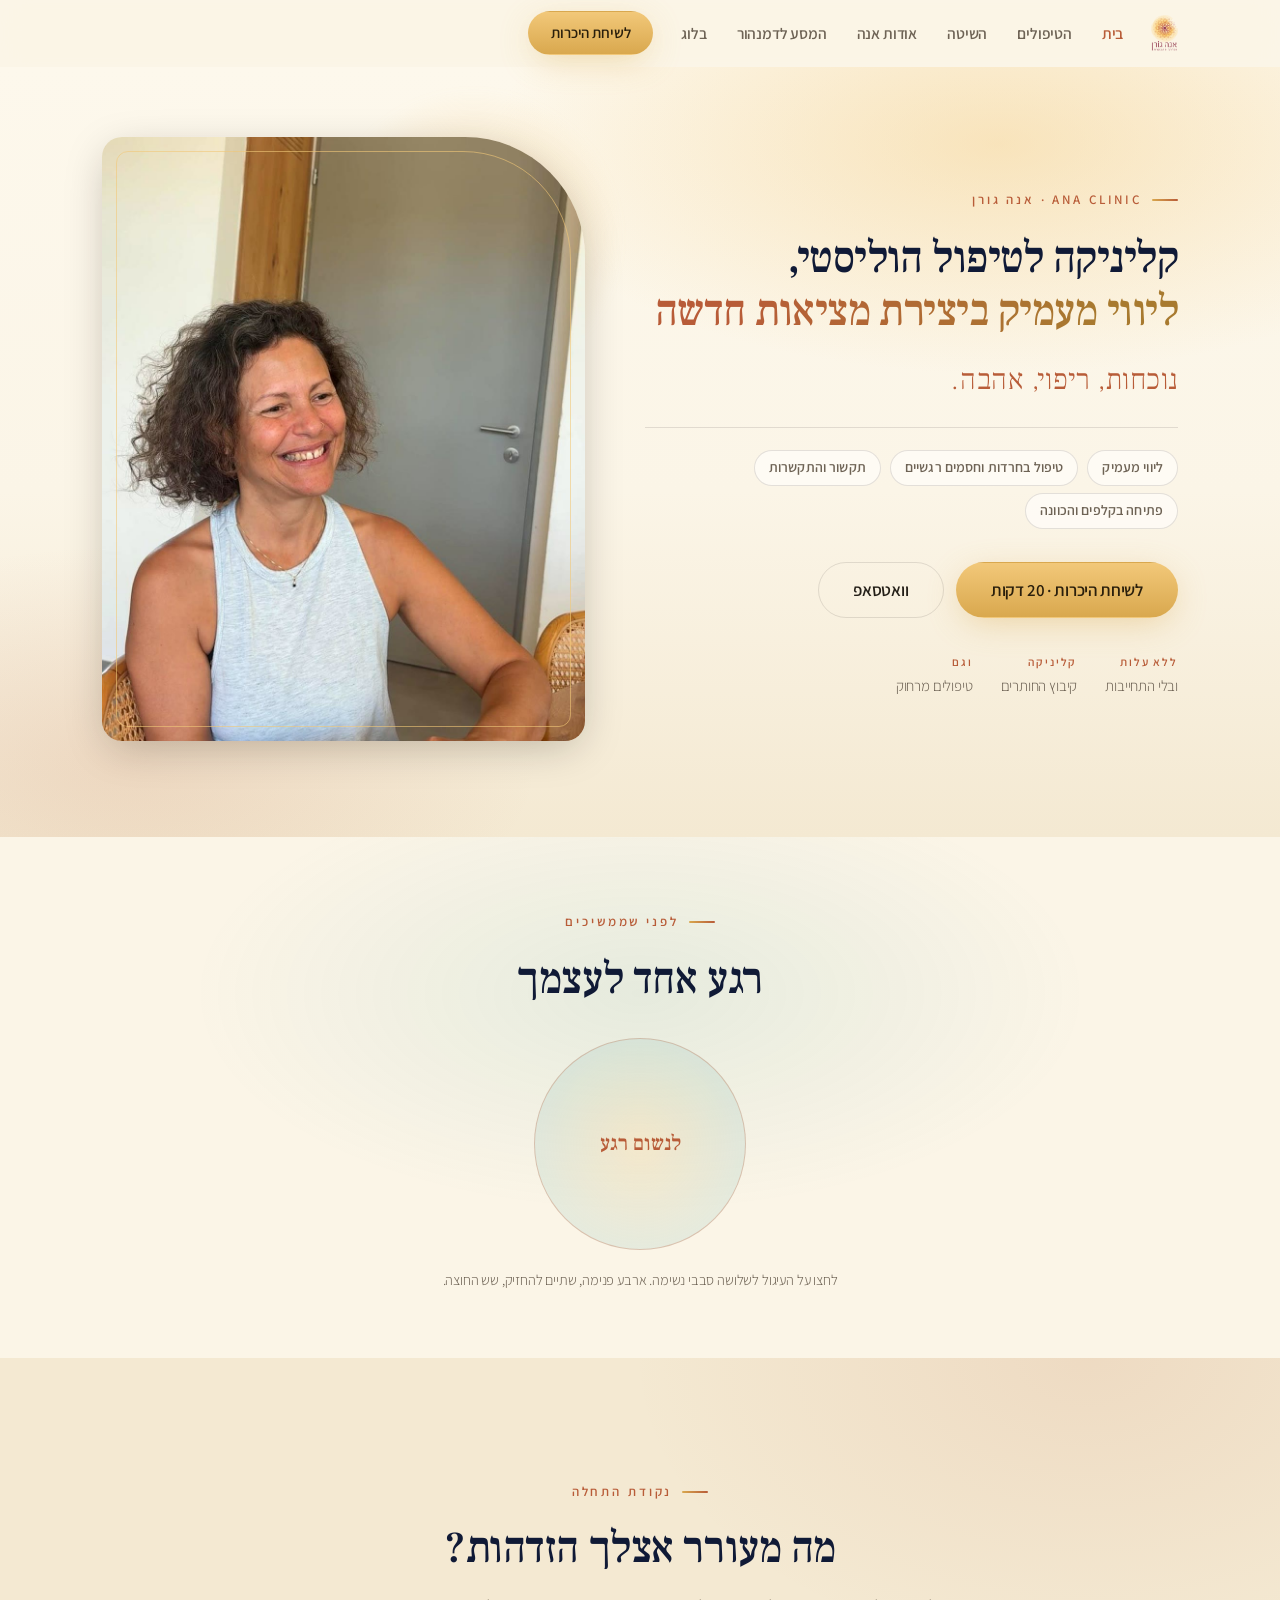
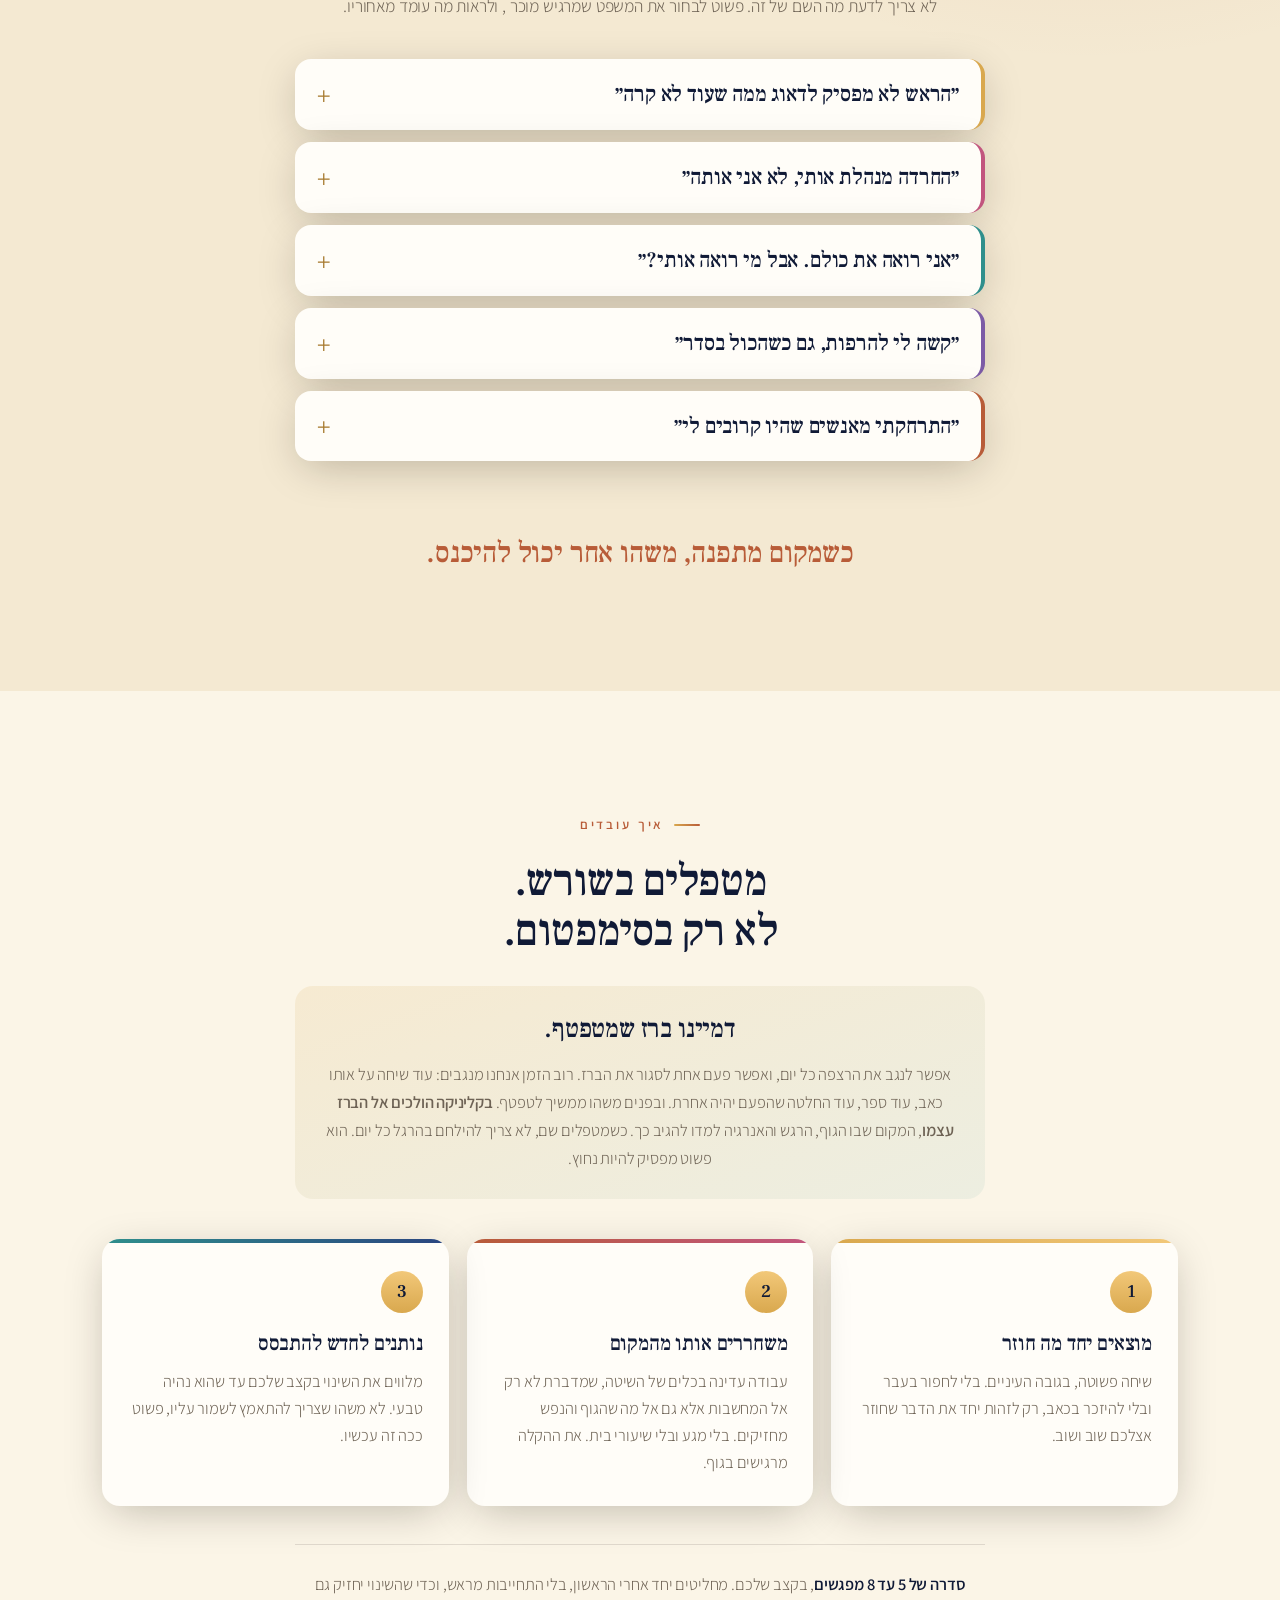
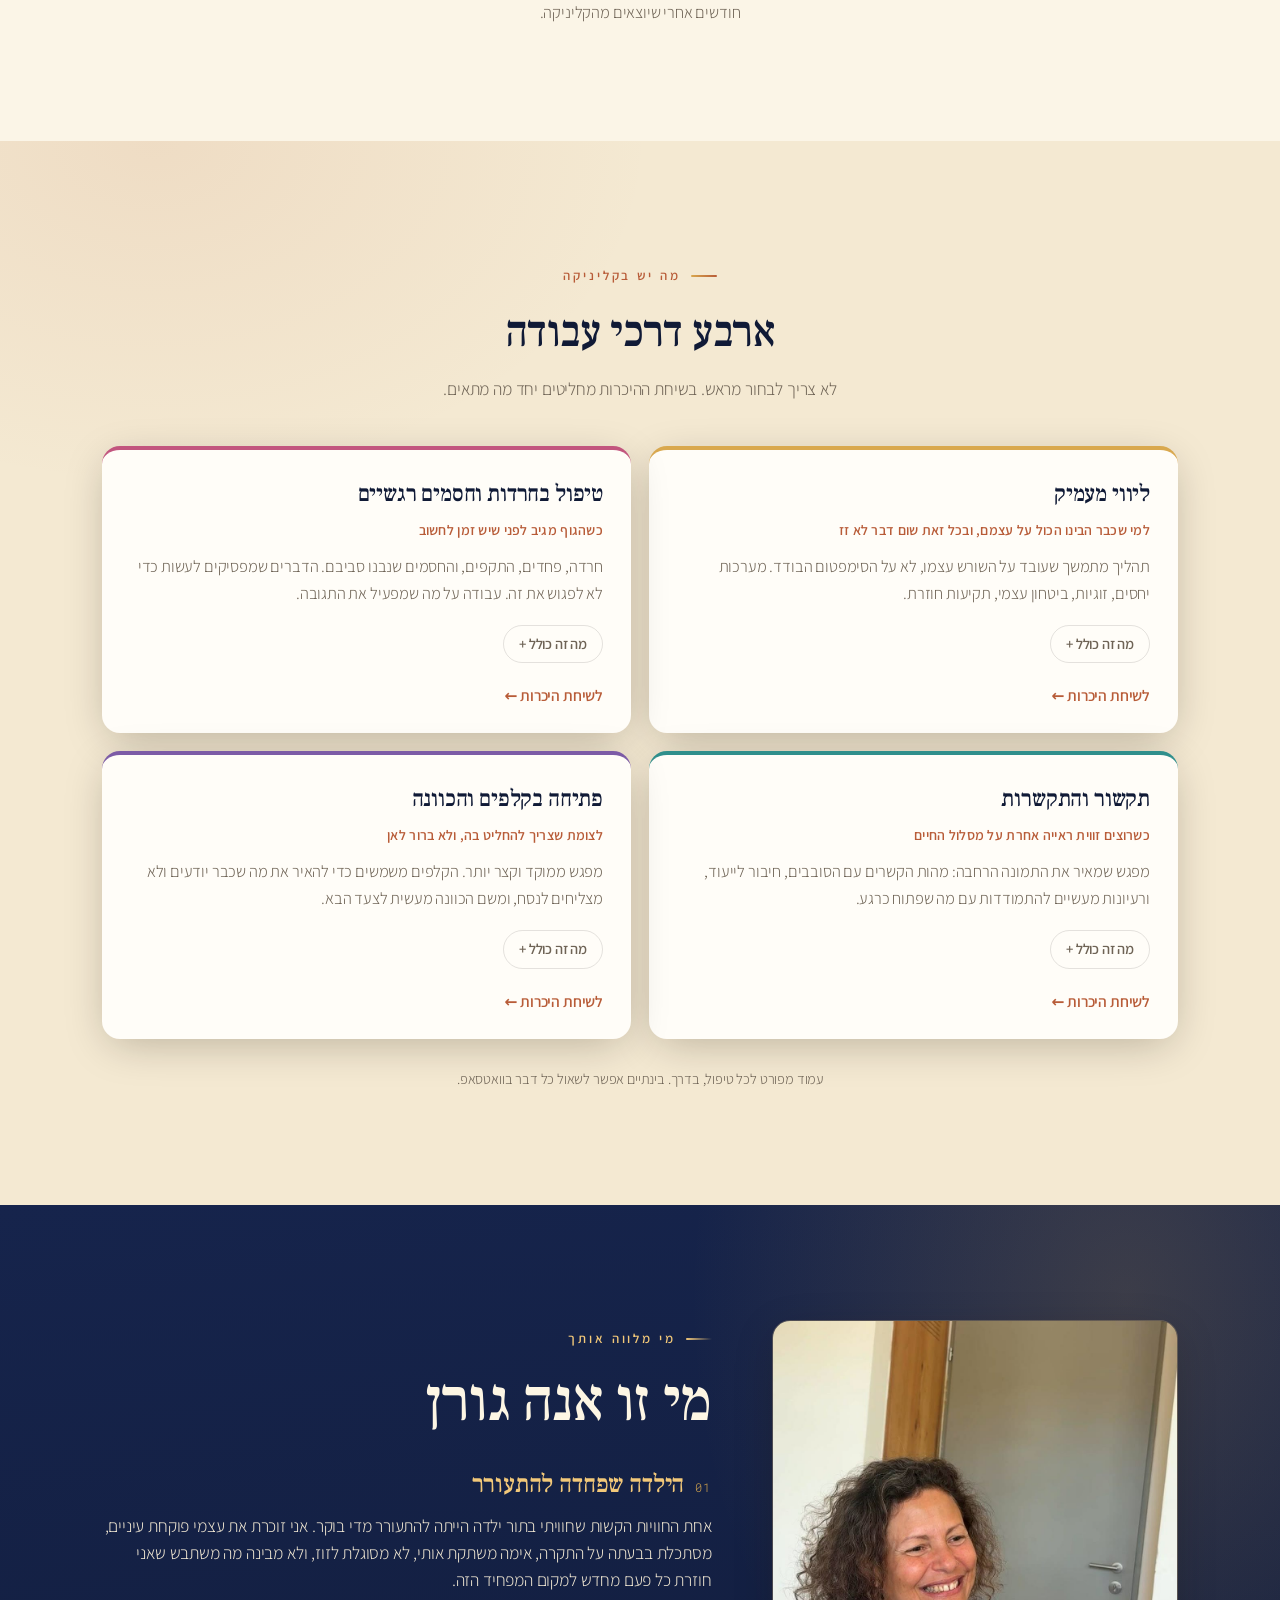
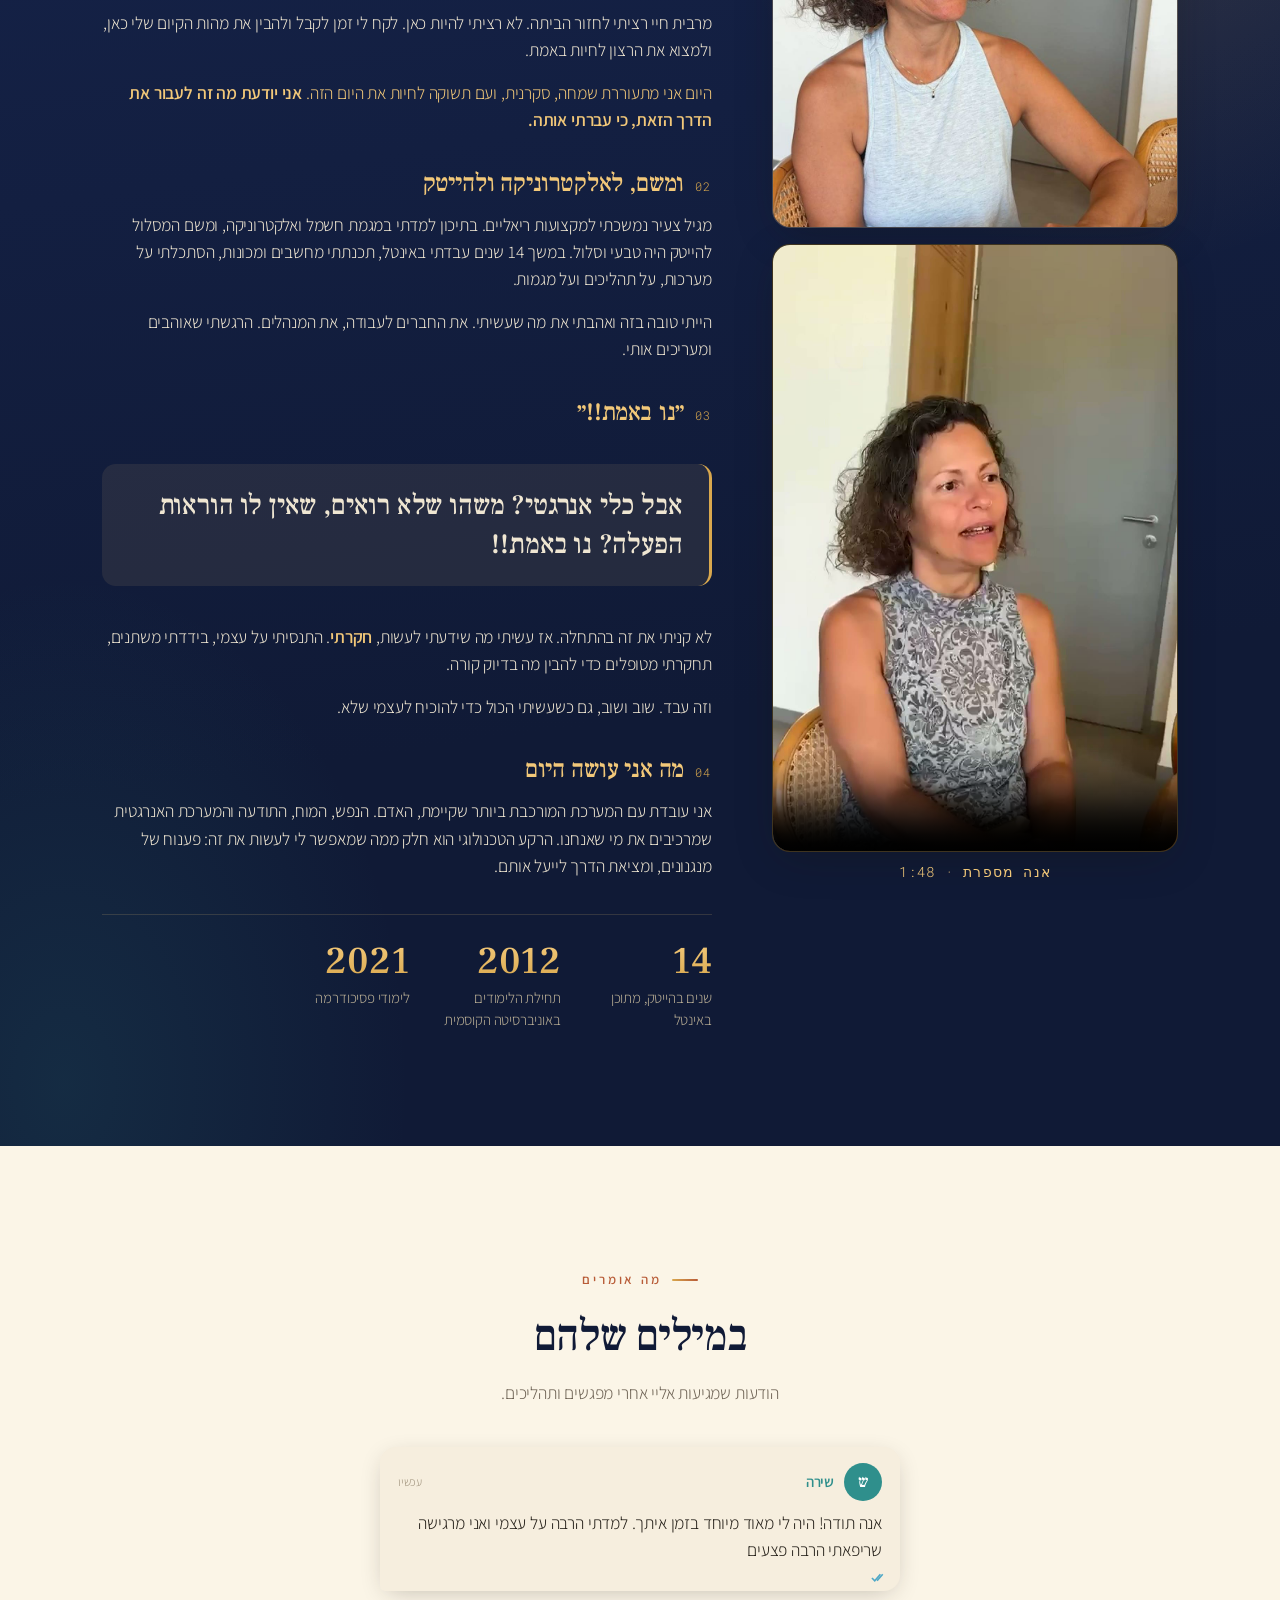
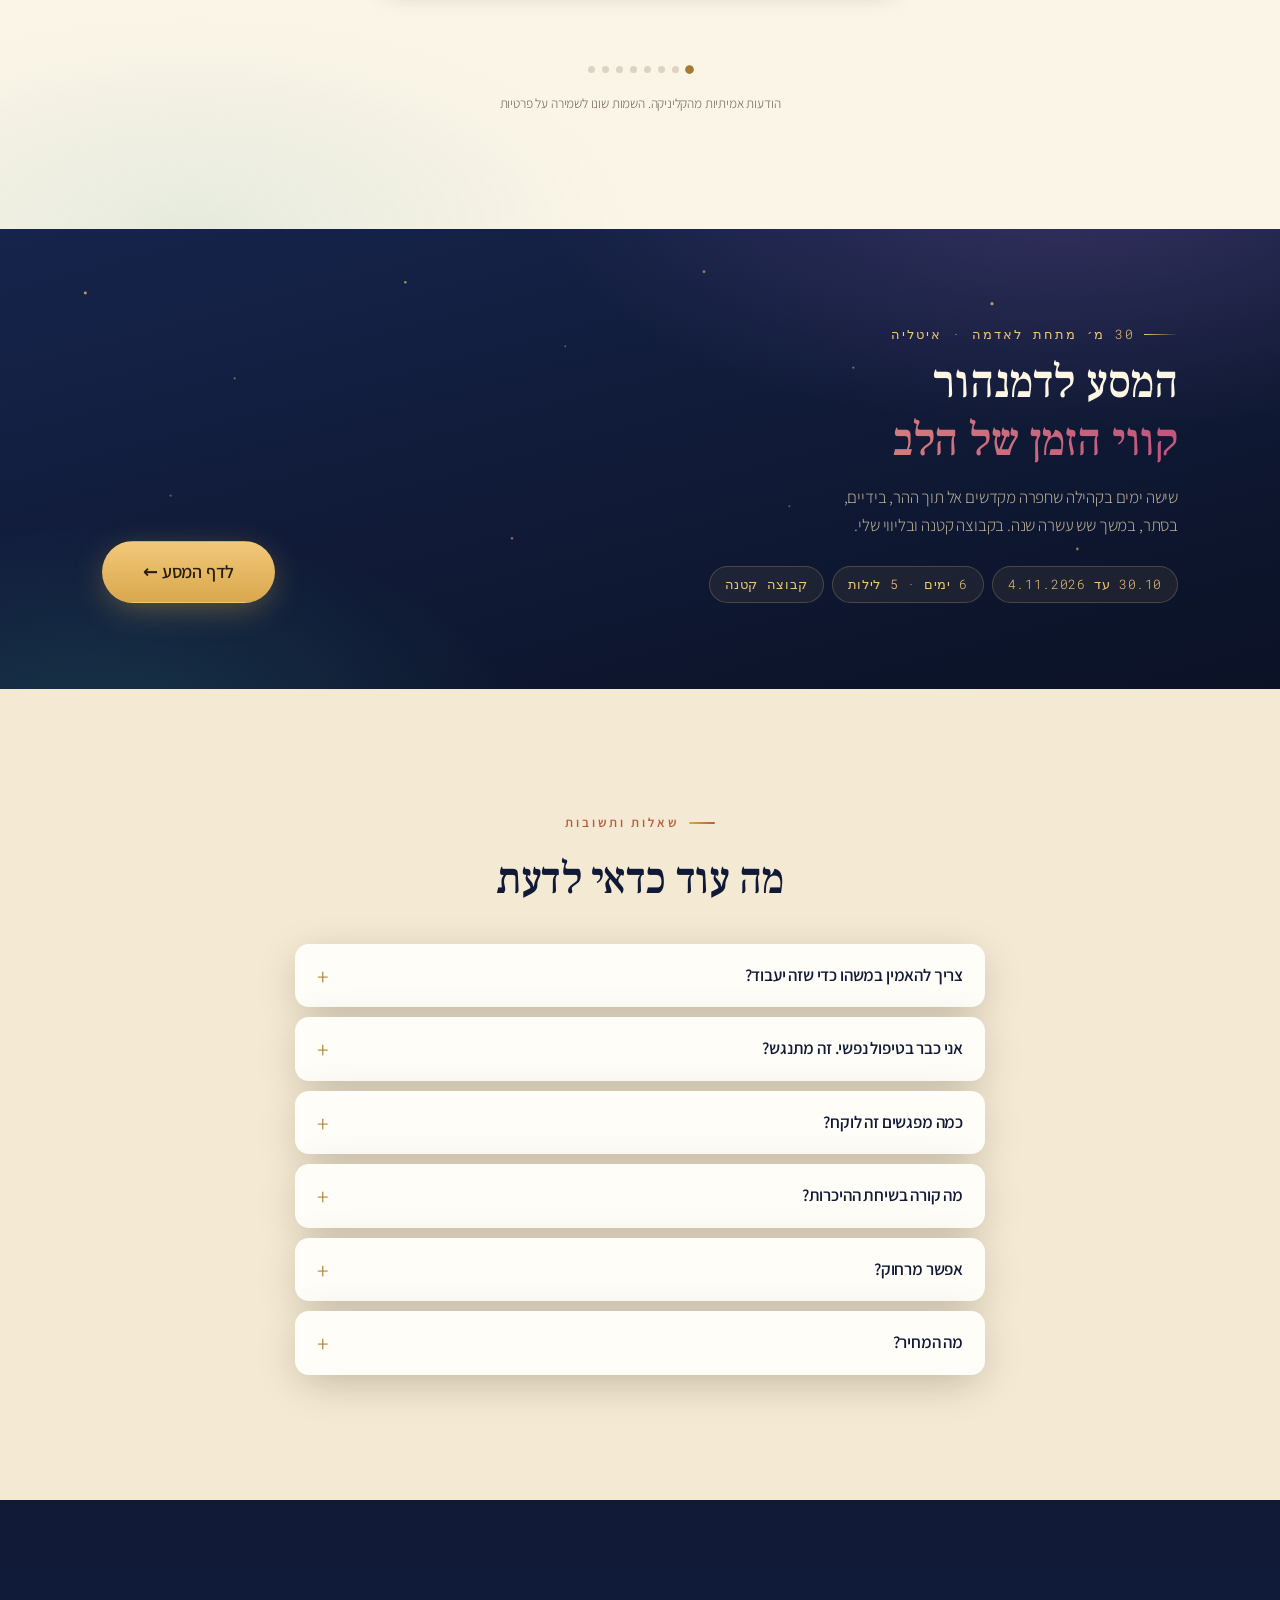
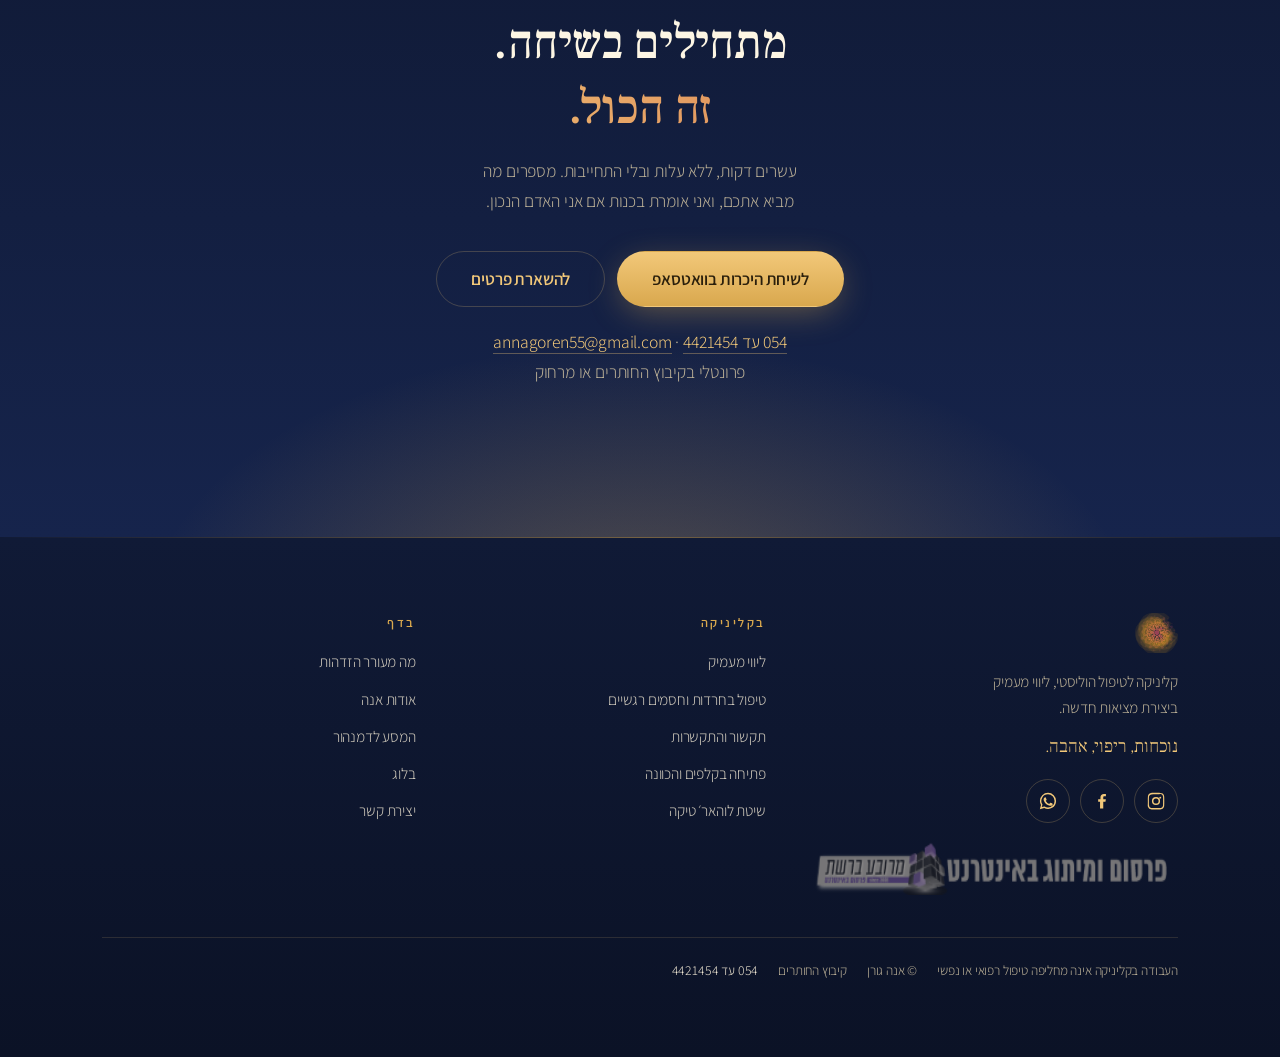
==== index.html @ 39551f19 "Ana Clinic preview" ====
<!DOCTYPE html>
<html lang="he" dir="rtl">
<head>
<meta charset="UTF-8">
<meta name="robots" content="noindex, nofollow">
<meta name="viewport" content="width=device-width, initial-scale=1, viewport-fit=cover">
<title>Ana Clinic · אנה גורן, קליניקה לטיפול הוליסטי וליווי מעמיק</title>
<meta name="description" content="קליניקה לטיפול הוליסטי, ליווי מעמיק ביצירת מציאות חדשה. ליווי מעמיק, טיפול בחרדות וחסמים רגשיים, תקשור והתקשרות, פתיחה בקלפים והכוונה. קיבוץ החותרים ומרחוק.">
<meta property="og:title" content="Ana Clinic · אנה גורן">
<meta property="og:description" content="נוכחות, ריפוי, אהבה.">
<meta property="og:type" content="website">
<link rel="preconnect" href="https://fonts.googleapis.com">
<link rel="preconnect" href="https://fonts.gstatic.com" crossorigin>
<link href="https://fonts.googleapis.com/css2?family=Assistant:wght@300;600&family=Frank+Ruhl+Libre:wght@300;500&family=Roboto+Mono:wght@300&display=swap" rel="stylesheet">
<link rel="stylesheet" href="assets/base.css">
<style>
/* ==========================================================================
   דף הבית v4
   שינוי מנחה: קודם התסמין, אחר כך המונח. שום מונח מקצועי לא מופיע
   לפני שהקוראים הזדהו עם משהו שהם מרגישים.
   ========================================================================== */

/* ---------------------------------------------------------------- הירו -- */
.hero{
  position:relative; overflow:hidden;
  background:
    radial-gradient(58% 44% at 78% 10%, rgba(242,200,121,.42), transparent 68%),
    radial-gradient(46% 40% at 10% 90%, rgba(184,92,56,.14), transparent 70%),
    linear-gradient(180deg, #FDF8EC 0%, var(--cream) 55%, var(--cream-2) 100%);
  padding-block:clamp(36px,5.5vw,72px) clamp(50px,7.5vw,96px);
}
.hero__arcs{
  position:absolute; inset-block-start:-6%; inset-inline-start:50%;
  transform:translateX(-50%);
  width:min(1250px,158vw); aspect-ratio:2/1; pointer-events:none; opacity:.42;
}
.hero__grid{ position:relative; z-index:2; display:grid; gap:36px; align-items:center }
@media (min-width:900px){ .hero__grid{ grid-template-columns:1.05fr .95fr; gap:60px } }

/* H1 = המשפט המיתוגי. תת־כותרת = נוכחות, ריפוי, אהבה. ואז השירותים */
.hero h1{
  font-family:var(--serif); font-weight:500;
  font-size:clamp(27px,5.4vw,44px); line-height:1.22; letter-spacing:-.012em;
  color:var(--night); margin-block:.5em .5em;
  text-wrap:balance;
}
.hero h1 b{
  font-weight:500;
  background:linear-gradient(95deg, var(--terra) 15%, var(--gold-deep) 85%);
  -webkit-background-clip:text; background-clip:text; color:transparent;
}
.hero__mantra{
  font-family:var(--serif); font-weight:300;
  font-size:clamp(20px,3.8vw,29px); line-height:1.35; color:var(--terra);
  letter-spacing:.02em;
}
.hero__svc{
  margin-top:1.5em; padding-top:1.3em; border-top:1px solid var(--hair-c);
  display:flex; flex-wrap:wrap; gap:7px 9px;
}
.hero__svc span{
  font-size:14px; font-weight:600; letter-spacing:.01em;
  color:var(--ink-2); background:rgba(255,253,248,.75);
  border:1px solid var(--hair-c); border-radius:980px; padding:6px 14px;
}
.hero__cta{ margin-top:1.9em }
.hero__meta{
  margin-top:2em; display:flex; flex-wrap:wrap; gap:9px 28px;
}
.hero__meta div{ font-size:15px; color:var(--ink-2) }
.hero__meta b{
  display:block; font-size:11.5px; font-weight:600; letter-spacing:.16em;
  text-transform:uppercase; color:var(--terra); margin-bottom:3px;
}

.hero__fig{ position:relative }
.hero__halo{
  position:absolute; inset:-8% -8% auto auto; width:62%; aspect-ratio:1;
  border-radius:50%; pointer-events:none;
  background:radial-gradient(circle, rgba(242,200,121,.5), transparent 70%);
  filter:blur(6px);
}
.hero__fig img{
  position:relative; z-index:2;
  width:100%; aspect-ratio:4/5; object-fit:cover; object-position:44% 30%;
  border-radius:20px 120px 20px 20px;
  box-shadow:var(--shadow);
}
.hero__fig::after{
  content:''; position:absolute; z-index:3; inset:14px;
  border:1px solid rgba(242,200,121,.6);
  border-radius:12px 108px 12px 12px; pointer-events:none;
}
@media (max-width:900px){
  /* פורטרט בפרופורציה נמוכה יותר, כדי שהכותרת ו-CTA יישארו בקיפול */
  .hero__fig img{ aspect-ratio:5/4; object-position:46% 24%; max-height:min(40svh,430px);
                  border-radius:16px 72px 16px 16px }
  .hero__fig::after{ border-radius:10px 64px 10px 10px; inset:10px }
  .hero__grid{ gap:26px }
  .hero__svc span{ font-size:14px; padding:7px 14px }
  .hero__meta div{ font-size:15.5px }
  .hero__meta b{ font-size:12px }
}

/* ---------------------------------------------------- נשימה · v3 port -- */
.breathe{
  background:
    radial-gradient(50% 60% at 50% 30%, rgba(47,143,140,.1), transparent 70%),
    var(--cream);
  text-align:center;
}
.breathe__btn{
  position:relative; width:min(212px,58vw); aspect-ratio:1; margin:1.9em auto 0;
  border-radius:50%; display:grid; place-items:center;
  background:radial-gradient(circle, rgba(242,200,121,.24), rgba(47,143,140,.1) 70%);
  border:1px solid rgba(184,92,56,.28);
  transition:transform 4s cubic-bezier(.4,0,.5,1), box-shadow 4s ease;
}
.breathe__btn[data-phase="in"]{ transform:scale(1.16); box-shadow:0 0 60px -6px rgba(242,200,121,.6) }
.breathe__btn[data-phase="hold"]{ transform:scale(1.16) }
.breathe__btn[data-phase="out"]{ transform:scale(1); box-shadow:0 0 20px -8px rgba(242,200,121,.3) }
.breathe__btn span{
  font-family:var(--serif); font-weight:500; font-size:21px; color:var(--terra);
  pointer-events:none;
}
.breathe__hint{ margin-top:1.3em; font-size:14.5px; color:var(--ink-2) }

/* ------------------------------------------------------- הזדהות ------- */
.ident{
  background:
    radial-gradient(55% 50% at 85% 0%, rgba(184,92,56,.1), transparent 65%),
    var(--cream-2);
}
.ident__list{ display:grid; gap:12px; margin-top:2.3em; max-width:var(--read); margin-inline:auto }
.ident__row{
  background:var(--white); border-radius:16px; box-shadow:var(--shadow);
  border-inline-start:4px solid transparent; overflow:hidden;
}
.ident__row:nth-child(1){ border-inline-start-color:var(--gold) }
.ident__row:nth-child(2){ border-inline-start-color:var(--v-rose) }
.ident__row:nth-child(3){ border-inline-start-color:var(--v-teal) }
.ident__row:nth-child(4){ border-inline-start-color:var(--v-violet) }
.ident__row:nth-child(5){ border-inline-start-color:var(--terra) }
.ident__row summary{
  list-style:none; cursor:pointer; padding:20px 22px; min-height:52px;
  display:flex; align-items:center; gap:14px;
  font-family:var(--serif); font-weight:500;
  font-size:clamp(17.5px,3.4vw,22px); line-height:1.4; color:var(--night);
}
.ident__row summary::-webkit-details-marker{ display:none }
.ident__row summary::after{
  content:'+'; margin-inline-start:auto; flex-shrink:0;
  color:var(--gold-deep); font-size:25px; font-weight:300; line-height:1;
  transition:transform var(--d-base) var(--e-out);
}
.ident__row[open] summary::after{ transform:rotate(45deg) }
.ident__body{ padding:0 22px 22px }
.ident__body p{ font-size:16.5px; line-height:1.7; color:var(--ink-2) }
.ident__body p + p{ margin-top:.8em }
.ident__t{
  display:inline-flex; align-items:center; gap:8px;
  font-size:12.5px; font-weight:600; letter-spacing:.1em;
  color:var(--gold-deep); margin-top:1.2em;
}
.ident__t::before{ content:''; width:18px; height:2px; border-radius:2px; background:var(--gold) }
.ident__body .ident__t:first-child{ margin-top:.2em }
.ident__name{
  display:inline-block; margin-top:1.1em;
  font-size:13.5px; font-weight:600; letter-spacing:.14em;
  color:var(--terra); background:rgba(184,92,56,.09);
  border-radius:980px; padding:6px 14px;
}
.ident__after{
  text-align:center; margin-top:2.4em;
  font-family:var(--serif); font-weight:500;
  font-size:clamp(20px,3.9vw,29px); color:var(--terra);
}

/* --------------------------------------------------------------- שיטה -- */
.how{ background:var(--cream) }
.how__bridge{
  max-width:var(--read); margin-inline:auto; text-align:center;
  padding:26px 26px; border-radius:18px; margin-top:1.6em;
  background:linear-gradient(160deg, rgba(217,168,78,.14), rgba(47,143,140,.07));
}
.how__bridge b{
  display:block; font-family:var(--serif); font-weight:500;
  font-size:clamp(19px,3.6vw,26px); line-height:1.35; color:var(--night); margin-bottom:.5em;
}
.how__bridge span{ font-size:16.5px; line-height:1.65; color:var(--ink-2) }

.steps{ display:grid; gap:18px; margin-top:2.3em }
@media (min-width:780px){ .steps{ grid-template-columns:repeat(3,1fr) } }
.step{
  position:relative; background:var(--white);
  border-radius:18px; padding:32px 26px 30px;
  box-shadow:var(--shadow); overflow:hidden;
}
.step::before{ content:''; position:absolute; inset-inline:0; inset-block-start:0; height:4px }
.step:nth-child(1)::before{ background:linear-gradient(90deg, var(--gold), var(--gold-hi)) }
.step:nth-child(2)::before{ background:linear-gradient(90deg, var(--terra), var(--v-rose)) }
.step:nth-child(3)::before{ background:linear-gradient(90deg, var(--v-teal), var(--indigo)) }
.step__n{
  display:inline-grid; place-items:center;
  width:42px; height:42px; border-radius:50%;
  font-family:var(--serif); font-weight:500; font-size:18px;
  color:var(--night); background:linear-gradient(180deg, var(--gold-hi), var(--gold));
  margin-bottom:1em;
}
.step h3{ font-family:var(--serif); font-weight:500; font-size:21px; line-height:1.25; margin-bottom:.5em; color:var(--night) }
.step p{ font-size:16.5px; line-height:1.65; color:var(--ink-2) }
.how__hold{
  max-width:var(--read); margin:2.3em auto 0; text-align:center;
  font-size:16.5px; line-height:1.7; color:var(--ink-2);
  padding-top:1.5em; border-top:1px solid var(--hair-c);
}
.how__hold b{ color:var(--night); font-weight:600 }

/* ------------------------------------------------------------- שירותים - */
.svcwrap{
  background:
    radial-gradient(60% 50% at 12% 0%, rgba(184,92,56,.09), transparent 65%),
    var(--cream-2);
}
.svc{ display:grid; gap:18px; margin-top:2.5em }
@media (min-width:640px){ .svc{ grid-template-columns:repeat(2,1fr) } }
.svc__card{
  position:relative; display:flex; flex-direction:column;
  padding:30px 28px 26px; border-radius:18px;
  background:var(--white); box-shadow:var(--shadow);
  border-top:4px solid transparent;
  transition:transform var(--d-base) var(--e-out), box-shadow var(--d-base) var(--e-out);
}
.svc__card:nth-child(1){ border-top-color:var(--gold) }
.svc__card:nth-child(2){ border-top-color:var(--v-rose) }
.svc__card:nth-child(3){ border-top-color:var(--v-teal) }
.svc__card:nth-child(4){ border-top-color:var(--v-violet) }
.svc__card:hover{ transform:translateY(-5px); box-shadow:0 20px 54px -12px rgba(26,18,8,.3) }
.svc__card h3{ font-family:var(--serif); font-weight:500; font-size:23px; line-height:1.22; margin-bottom:.45em; color:var(--night) }
.svc__card .for{ font-size:14px; font-weight:600; letter-spacing:.02em; color:var(--terra); margin-bottom:.8em }
.svc__card p{ font-size:16.5px; line-height:1.65; color:var(--ink-2); flex:1 }
.svc__card .more{ margin-top:1.3em; font-size:15.5px; color:var(--terra); font-weight:600 }
.svc__deep{ margin-top:1em }
.svc__deep summary{
  list-style:none; cursor:pointer; display:inline-flex; align-items:center;
  font-size:14.5px; font-weight:600; color:var(--ink-2);
  border:1px solid var(--hair-c); border-radius:980px; padding:7px 15px;
  min-height:38px; transition:color var(--d-base) var(--e-out), border-color var(--d-base) var(--e-out);
}
.svc__deep summary::-webkit-details-marker{ display:none }
.svc__deep summary:hover{ color:var(--night); border-color:rgba(184,92,56,.4) }
.svc__deep[open] summary{ color:var(--terra); border-color:rgba(184,92,56,.4) }
.svc__deep ul{ list-style:none; margin-top:12px; display:flex; flex-direction:column; gap:9px }
.svc__deep li{
  position:relative; padding-inline-start:20px;
  font-size:15px; line-height:1.6; color:var(--ink-2);
}
.svc__deep li::before{
  content:''; position:absolute; inset-inline-start:0; inset-block-start:10px;
  width:6px; height:6px; border-radius:50%; background:var(--gold);
}

/* --------------------------------------------------------------- אנה --- */
.story{
  position:relative; overflow:hidden; color:var(--pale);
  background:
    radial-gradient(55% 60% at 88% 6%, rgba(217,168,78,.2), transparent 62%),
    radial-gradient(45% 55% at 5% 96%, rgba(47,143,140,.15), transparent 60%),
    linear-gradient(172deg, var(--night-2), var(--night) 70%);
}
.story__grid{ position:relative; z-index:2; display:grid; gap:36px }
@media (min-width:900px){ .story__grid{ grid-template-columns:.8fr 1.2fr; gap:60px } }
.story h2{ color:#FDF6E4 }
.story p{ color:var(--pale) }
.story__side img{
  width:100%; aspect-ratio:4/5; object-fit:cover; object-position:44% 30%;
  border-radius:18px; box-shadow:var(--shadow);
  border:1px solid rgba(242,200,121,.24);
}
/* במובייל: הפורטרט כבר בהירו. אין טעם להציג אותו שוב מעל וידאו
   עם אותה תמונת poster — זה 900px של אותה תמונה, מסך שלם */
@media (max-width:900px){
  .story__side{ order:2; margin-top:.4em }
  .story__side img{ display:none }
  .story__text{ order:1 }
  .vid{ margin-top:0 }
  .vid video{ max-height:min(56svh,540px); width:auto; margin-inline:auto }
}
.vid{ position:relative; margin-top:16px }
.vid video{
  width:100%; height:auto; display:block;
  border-radius:18px; background:#000;
  box-shadow:var(--shadow);
  border:1px solid rgba(242,200,121,.26);
}
.vid__cap{
  margin-top:10px; font-family:var(--mono); font-size:13.5px;
  letter-spacing:.09em; color:var(--gold-hi); text-align:center;
}

/* פרקי הסיפור — כותרת קטנה לכל פרק, כדי שאפשר יהיה לסרוק */
.chap{ margin-top:1.9em }
.chap__h{
  display:flex; align-items:baseline; gap:11px; margin-bottom:.7em;
}
.chap__h i{
  flex-shrink:0; font-style:normal; font-family:var(--mono);
  font-size:12px; letter-spacing:.1em; color:var(--gold);
}
.chap__h b{
  font-family:var(--serif); font-weight:500; font-size:clamp(19px,3.5vw,25px);
  line-height:1.28; color:var(--gold-hi);
}
.story__pull{
  margin-block:1.3em; padding:22px 26px; border-radius:14px;
  background:rgba(242,200,121,.09);
  border-inline-start:3px solid var(--gold);
  font-family:var(--serif); font-weight:500;
  font-size:clamp(20px,3.6vw,28px); line-height:1.4; color:var(--gold-hi);
}
.story__gap{
  margin-top:1em; padding:16px 20px; border-radius:12px;
  border:1px dashed rgba(242,200,121,.34);
  font-size:15.5px; line-height:1.6; color:var(--pale-2);
}
.story__gap b{ color:var(--gold-hi); font-weight:600 }
.story__stat{
  display:flex; gap:32px; flex-wrap:wrap;
  margin-top:2em; padding-top:1.6em; border-top:1px solid rgba(242,200,121,.16);
}
.story__stat b{
  display:block; font-family:var(--serif); font-weight:500; font-size:38px;
  line-height:1; margin-bottom:6px;
  background:linear-gradient(180deg, var(--gold-hi), var(--gold));
  -webkit-background-clip:text; background-clip:text; color:transparent;
}
.story__stat span{ font-size:15px; color:var(--pale-2); line-height:1.45; display:block; max-width:17ch }

/* --------------------------------------------------- עדויות · וואטסאפ - */
.says{
  background:
    radial-gradient(55% 50% at 15% 100%, rgba(47,143,140,.1), transparent 62%),
    var(--cream);
}
.chat{
  max-width:520px; margin:2.3em auto 0;
  background:linear-gradient(180deg, #EDE3D4, #E7DCC9);
  border-radius:20px; padding:18px 16px 22px;
  box-shadow:var(--shadow);
  border:1px solid rgba(36,31,24,.07);
}
.chat__top{
  display:flex; align-items:center; gap:11px;
  padding-bottom:14px; margin-bottom:16px;
  border-bottom:1px solid rgba(36,31,24,.09);
}
.chat__top img{ width:40px; height:40px; border-radius:50%; object-fit:cover; object-position:46% 26% }
.chat__top div b{ display:block; font-size:15.5px; font-weight:600; color:var(--ink) }
.chat__top div span{ font-size:12.5px; color:var(--ink-2) }
.msg{
  position:relative; max-width:86%;
  background:#F6EEDE; border-radius:14px 14px 14px 4px;
  padding:11px 14px 20px; margin-bottom:11px;
  box-shadow:0 1px 2px rgba(36,31,24,.11);
}
.msg p{ font-size:17px; line-height:1.55; color:var(--ink) }
.msg__from{
  display:block; font-size:14px; font-weight:600;
  color:var(--v-teal); margin-bottom:4px;
}
.msg__t{
  position:absolute; inset-block-end:6px; inset-inline-start:12px;
  font-size:11px; color:var(--ink-3); display:flex; align-items:center; gap:4px;
}
.msg__t svg{ width:14px; height:9px; fill:none; stroke:#4FA8C7; stroke-width:1.7 }
.chat__note{
  margin-top:16px; padding-top:13px; border-top:1px solid rgba(36,31,24,.09);
  font-size:14px; color:var(--ink-2); line-height:1.55; text-align:center;
}
.chat__slot{
  border:1.5px dashed rgba(184,92,56,.4); border-radius:14px;
  padding:16px 14px; text-align:center;
  font-size:14.5px; color:var(--ink-2); line-height:1.5;
  background:rgba(255,253,248,.5);
}
.chat__slot b{ display:block; color:var(--terra); font-weight:600; font-size:14px; margin-bottom:3px }

/* --------------------------------------------------------- מסע · רצועה - */
.band{
  position:relative; overflow:hidden; color:var(--pale);
  background:
    radial-gradient(70% 90% at 84% -10%, rgba(124,91,166,.32), transparent 60%),
    radial-gradient(50% 70% at 8% 110%, rgba(47,143,140,.24), transparent 65%),
    linear-gradient(165deg, var(--night-2) 0%, var(--night) 55%, #0B1226 100%);
}
.band__stars{ position:absolute; inset:0; pointer-events:none; opacity:.8 }
.band__in{ position:relative; z-index:2; padding-block:clamp(48px,7.5vw,86px) }
.band__grid{ display:grid; gap:28px; align-items:end }
@media (min-width:860px){ .band__grid{ grid-template-columns:1fr auto; gap:46px } }
.band h2{
  font-family:var(--serif); font-weight:500;
  font-size:clamp(29px,5.4vw,46px); line-height:1.1; color:#FDF6E4;
}
.band h2 em{
  font-style:normal; display:block; margin-top:.16em;
  background:linear-gradient(90deg, var(--gold-hi), var(--v-rose));
  -webkit-background-clip:text; background-clip:text; color:transparent;
}
.band p{ margin-top:1em; max-width:46ch; color:var(--pale-2); font-size:17px; line-height:1.65 }
.band__chips{ display:flex; flex-wrap:wrap; gap:8px; margin-top:1.5em }
.band__chips span{
  font-family:var(--mono); font-size:12.5px; letter-spacing:.05em;
  padding:8px 15px; border-radius:980px;
  border:1px solid var(--hair-d); color:var(--gold-hi);
  background:rgba(242,200,121,.07);
}
.band__depth{
  display:inline-flex; align-items:center; gap:9px;
  font-family:var(--mono); font-size:12.5px; letter-spacing:.16em;
  color:var(--gold-hi); margin-bottom:1.1em;
}
.band__depth::before{ content:''; width:34px; height:1px; background:linear-gradient(90deg, var(--gold-hi), transparent) }
.band .btn--gold{ min-height:56px; padding:16px 40px; font-size:18px }

/* --------------------------------------------------------------- שו"ת -- */
.q{
  background:var(--white); border-radius:14px; margin-bottom:10px;
  box-shadow:var(--shadow); overflow:hidden;
}
.q summary{
  list-style:none; cursor:pointer; padding:19px 22px; min-height:52px;
  display:flex; justify-content:space-between; align-items:center; gap:14px;
  font-size:17px; font-weight:600; line-height:1.5; color:var(--night);
}
.q summary::-webkit-details-marker{ display:none }
.q summary::after{
  content:'+'; color:var(--gold-deep); font-size:24px; font-weight:300; line-height:1;
  flex-shrink:0; transition:transform var(--d-base) var(--e-out);
}
.q[open] summary::after{ transform:rotate(45deg) }
.q p{ padding:0 22px 20px; font-size:16px; line-height:1.7; color:var(--ink-2) }

/* ---------------------------------------------------------------- CTA -- */
.close{
  position:relative; overflow:hidden; text-align:center; color:var(--pale);
  background:
    radial-gradient(60% 70% at 50% 115%, rgba(217,168,78,.32), transparent 65%),
    linear-gradient(180deg, var(--night) 0%, var(--night-2) 100%);
}
.close__in{ position:relative; z-index:2 }
.close h2{
  font-family:var(--serif); font-weight:500;
  font-size:clamp(28px,6vw,48px); line-height:1.18; color:#FDF6E4;
}
.close h2 span{
  display:block; margin-top:.16em;
  background:linear-gradient(90deg, var(--gold-hi), var(--terra-hi));
  -webkit-background-clip:text; background-clip:text; color:transparent;
}
.close p{ margin:1.15em auto 2em; max-width:40ch; color:var(--pale-2); font-size:17.5px; line-height:1.7 }
.close__contact{ margin-top:2.6em; font-size:15.5px; color:var(--pale-2) }
.close__contact a{ color:var(--gold-hi); border-bottom:1px solid rgba(242,200,121,.34) }

/* ── עדויות · פופקורן ── */
.pop{ position:relative; max-width:520px; margin:2.3em auto 0; min-height:200px }
.pop__card{
  position:absolute; inset-inline:0; top:0;
  background:#F6EEDE; border-radius:16px 16px 16px 5px;
  padding:16px 18px 28px;
  box-shadow:0 6px 26px -8px rgba(36,31,24,.3);
  opacity:0; transform:translateY(26px) scale(.85);
  pointer-events:none;
}
.pop__card.in{
  opacity:1; transform:translateY(0) scale(1);
  transition:opacity 480ms var(--e-reveal), transform 560ms cubic-bezier(.2,1.1,.35,1);
  pointer-events:auto;
}
.pop__card.out{
  opacity:0; transform:translateY(34px) scale(.92);
  transition:opacity 380ms var(--e-out), transform 380ms var(--e-out);
}
.pop__head{ display:flex; align-items:center; gap:10px; margin-bottom:8px }
.pop__ava{
  width:38px; height:38px; border-radius:50%; flex-shrink:0;
  display:grid; place-items:center;
  font-family:var(--serif); font-weight:500; font-size:17px; color:#fff;
}
.pop__head b{ font-size:15px; font-weight:600; color:var(--v-teal) }
.pop__head time{ margin-inline-start:auto; font-size:12px; color:var(--ink-3) }
.pop__card p{ font-size:17.5px; line-height:1.55; color:var(--ink) }
.pop__t{
  position:absolute; inset-block-end:9px; inset-inline-start:14px;
  display:flex; align-items:center;
}
.pop__t svg{ width:15px; height:9px; fill:none; stroke:#4FA8C7; stroke-width:1.7 }
.pop__dots{
  position:absolute; inset-block-end:-26px; inset-inline:0;
  display:flex; justify-content:center; gap:7px;
}
.pop__dots i{
  width:7px; height:7px; border-radius:50%;
  background:var(--ink-3); opacity:.35;
  transition:opacity var(--d-base) var(--e-out), transform var(--d-base) var(--e-out);
}
.pop__dots i.on{ opacity:1; background:var(--gold-deep); transform:scale(1.25) }
.pop__note{ margin-top:3.4em; text-align:center; font-size:13.5px; color:var(--ink-2) }
@media (prefers-reduced-motion: reduce){
  .pop{ min-height:0 }
  .pop__card{ position:static; opacity:1; transform:none; margin-bottom:12px; pointer-events:auto }
  .pop__dots{ display:none }
}
</style>
</head>
<body>

<!-- ═══════════════════════════ ניווט ═══════════════════════════ -->
<header class="nav">
 <div class="wrap nav__in">
 <a class="nav__logo" href="index.html" aria-label="Ana Clinic — לדף הבית">
 <img src="images/logo.png" alt="Ana Clinic · אנה גורן" width="120" height="36">
 </a>
 <nav aria-label="ניווט ראשי">
 <ul class="nav__list">
 <li><a href="index.html" aria-current="page">בית</a></li>
 <li><a href="#services">הטיפולים</a></li>
 <li><a href="#method">השיטה</a></li>
 <li><a href="#anna">אודות אנה</a></li>
 <li><a href="damanhur.html">המסע לדמנהור</a></li>
 <li><a href="blog.html">בלוג</a></li>
 </ul>
 </nav>
 <div class="nav__cta"><a class="btn btn--gold" href="contact.html">לשיחת היכרות</a></div>
 <button class="nav__burger" type="button" aria-expanded="false" aria-label="פתיחת תפריט"><span></span></button>
 </div>
</header>

<div class="sheet" data-open="false" role="dialog" aria-label="תפריט">
 <div class="sheet__top">
 <img src="images/logo-light.png" alt="Ana Clinic" width="120" height="36">
 <button class="sheet__x" type="button" aria-label="סגירת תפריט">×</button>
 </div>
 <ul class="sheet__list">
 <li><a href="index.html">בית</a></li>
 <li><a href="#identify">מה מעורר הזדהות</a></li>
 <li><a href="#method">השיטה</a></li>
 <li><a href="#services">הטיפולים</a></li>
 <li class="is-sub"><a href="#services">ליווי מעמיק</a></li>
 <li class="is-sub"><a href="#services">חרדות וחסמים רגשיים</a></li>
 <li class="is-sub"><a href="#services">תקשור והתקשרות</a></li>
 <li class="is-sub"><a href="#services">פתיחה בקלפים והכוונה</a></li>
 <li><a href="#anna">אודות אנה</a></li>
 <li><a href="damanhur.html">המסע לדמנהור</a></li>
 <li><a href="blog.html">בלוג</a></li>
 <li><a href="contact.html">יצירת קשר</a></li>
 </ul>
 <div class="sheet__foot">
 <a class="btn btn--gold" href="contact.html" style="width:100%">לשיחת היכרות</a>
 </div>
</div>

<main>

<!-- ═══════════════════════════ הירו ═══════════════════════════ -->
<section class="hero">
 <svg class="hero__arcs" viewBox="0 0 1000 500" aria-hidden="true" fill="none">
 <g stroke="#D9A84E" stroke-width="1" opacity=".5">
 <path d="M60 500a440 440 0 01880 0"/><path d="M150 500a350 350 0 01700 0"/>
 <path d="M240 500a260 260 0 01520 0"/><path d="M330 500a170 170 0 01340 0"/>
 </g>
 <g fill="#D9A84E" opacity=".75">
 <circle cx="500" cy="62" r="3"/><circle cx="500" cy="152" r="2.4"/>
 <circle cx="500" cy="242" r="2"/><circle cx="500" cy="332" r="1.6"/>
 </g>
 </svg>

 <div class="wrap hero__grid">
 <div class="rev">
 <span class="eyebrow">Ana Clinic · אנה גורן</span>

 <h1>קליניקה לטיפול הוליסטי,<br><b>ליווי מעמיק ביצירת מציאות חדשה</b></h1>

 <p class="hero__mantra">נוכחות, ריפוי, אהבה.</p>

 <div class="hero__svc">
 <span>ליווי מעמיק</span>
 <span>טיפול בחרדות וחסמים רגשיים</span>
 <span>תקשור והתקשרות</span>
 <span>פתיחה בקלפים והכוונה</span>
 </div>

 <div class="btn-row hero__cta">
 <a class="btn btn--gold" href="contact.html">לשיחת היכרות · 20 דקות</a>
 <a class="btn btn--line" href="https://wa.me/972544421454">וואטסאפ</a>
 </div>

 <div class="hero__meta">
 <div><b>ללא עלות</b>ובלי התחייבות</div>
 <div><b>קליניקה</b>קיבוץ החותרים</div>
 <div><b>וגם</b>טיפולים מרחוק</div>
 </div>
 </div>

 <figure class="hero__fig rev" data-d="1">
 <div class="hero__halo" aria-hidden="true"></div>
 <img src="images/anna-hero.jpg" alt="אנה גורן" width="1000" height="1250" fetchpriority="high" decoding="async">
 </figure>
 </div>
</section>

<!-- ═══════════════════ רגע לנשום ═══════════════════ -->
<section class="sect sect--tight breathe">
 <div class="wrap read rev">
 <span class="eyebrow">לפני שממשיכים</span>
 <h2 class="h-sect" style="margin-top:.5em; color:var(--night)">רגע אחד לעצמך</h2>
 <button class="breathe__btn" type="button" data-phase="idle" aria-live="polite">
 <span>לנשום רגע</span>
 </button>
 <p class="breathe__hint">לחצו על העיגול לשלושה סבבי נשימה. ארבע פנימה, שתיים להחזיק, שש החוצה.</p>
 </div>
</section>

<!-- ═══════════════════ מה מעורר הזדהות ═══════════════════ -->
<!--
  זה הסקשן שהוחלף. הכלל: הכפתור מדבר בגוף ראשון, במילים שהקוראת
  אומרת לעצמה. השם המקצועי מופיע רק *אחרי* שהיא פתחה.
-->
<section class="sect ident" id="identify">
 <div class="wrap">
 <div class="read center rev">
 <span class="eyebrow">נקודת התחלה</span>
 <h2 class="h-sect" style="margin-top:.5em; color:var(--night)">מה מעורר אצלך הזדהות?</h2>
 <p style="margin-top:1em; color:var(--ink-2)">
 לא צריך לדעת מה השם של זה. פשוט לבחור את המשפט שמרגיש מוכר , 
 ולראות מה עומד מאחוריו.
 </p>
 </div>

 <div class="ident__list rev" data-d="1" data-accordion>
 <details class="ident__row">
        <summary>״הראש לא מפסיק לדאוג ממה שעוד לא קרה״</summary>
        <div class="ident__body">
          <span class="ident__t">ככה זה נראה ביומיום</span>
          <p>מחכים לתשובה מהרופא ובונים תרחישים. הילד לא עונה לטלפון והלב כבר במקום אחר. גם כשהכול טוב, יש קול קטן ששואל: ומה אם.</p>
          <span class="ident__t">מה באמת קורה שם</span>
          <p>זה לא פגם בכם. הנפש למדה פעם שלהיות מוכנים לרע זה להיות מוגנים, ומאז היא שומרת עליכם כל הזמן. רק שהיום השמירה הזאת עולה יותר ממה שהיא נותנת.</p>
          <span class="ident__t">ומה אפשר לעשות</span>
          <p>כשמלמדים את המערכת, בעדינות, שהיא כבר לא חייבת לשמור, הראש מתפנה. פתאום יש מקום לרגע הזה, עכשיו.</p>
          <span class="ident__name">פחד מאי ודאות</span>
        </div>
      </details>

      <details class="ident__row">
        <summary>״החרדה מנהלת אותי, לא אני אותה״</summary>
        <div class="ident__body">
          <span class="ident__t">ככה זה נראה ביומיום</span>
          <p>לב דוהר בלי סיבה ברורה. נסיעה שמוותרים עליה. אירוע שמסרבים לו מראש, ליתר ביטחון. הראש אומר שהכול בסדר, והגוף לא מקשיב לו.</p>
          <span class="ident__t">מה באמת קורה שם</span>
          <p>חרדה היא לא חולשה. היא אזעקה שנתקעה במצב פתוח: הגוף זוכר משהו שהנפש עוד לא סיימה לעבד, ומפעיל את האזעקה גם כשאין שריפה.</p>
          <span class="ident__t">ומה אפשר לעשות</span>
          <p>עובדים בעדינות עם הגוף ועם מה שהוא מחזיק, והאזעקה לומדת לנוח. לא נלחמים בה. משחררים אותה.</p>
          <span class="ident__name">חרדות וחסמים רגשיים</span>
        </div>
      </details>

      <details class="ident__row">
        <summary>״אני רואה את כולם. אבל מי רואה אותי?״</summary>
        <div class="ident__body">
          <span class="ident__t">ככה זה נראה ביומיום</span>
          <p>תמיד יודעים מה כולם צריכים. אומרים ״לא משנה, שיהיה איך שנוח לכם״. ובערב, כשהכול שקט, עולה עצב קטן שאין לו שם.</p>
          <span class="ident__t">מה באמת קורה שם</span>
          <p>למדתם פעם שעל אהבה שומרים כשלא מפריעים. זה עבד אז. אבל הרצון שלכם לא נעלם, הוא רק למד לחכות בצד. והוא מחכה כבר הרבה זמן.</p>
          <span class="ident__t">ומה אפשר לעשות</span>
          <p>כשהרצון שלכם מקבל בחזרה מקום, מגלים שאפשר גם לאהוב וגם להיראות. זה לא או או.</p>
          <span class="ident__name">להתחשב בכולם</span>
        </div>
      </details>

      <details class="ident__row">
        <summary>״קשה לי להרפות, גם כשהכול בסדר״</summary>
        <div class="ident__body">
          <span class="ident__t">ככה זה נראה ביומיום</span>
          <p>רשימות בראש גם בחופשה. בודקים שוב שהדלת נעולה, שכולם בסדר, שכלום לא נופל. כי אם לא אתם, אז מי?</p>
          <span class="ident__t">מה באמת קורה שם</span>
          <p>מתישהו למדתם שהעולם יציב רק כשאתם מחזיקים אותו. אחריות שהגיעה מוקדם מדי ונשארה. הגוף כבר בקושי זוכר איך מרגישה הרפיה.</p>
          <span class="ident__t">ומה אפשר לעשות</span>
          <p>לאט ובבטחה מלמדים את הגוף שאפשר להניח, והעולם נשאר עומד. בדיוק שם מתחיל השקט האמיתי.</p>
          <span class="ident__name">להחזיק הכול</span>
        </div>
      </details>

      <details class="ident__row">
        <summary>״התרחקתי מאנשים שהיו קרובים לי״</summary>
        <div class="ident__body">
          <span class="ident__t">ככה זה נראה ביומיום</span>
          <p>עוד אכזבה קטנה, ומשהו נסגר עוד קצת. עונים פחות, יוזמים פחות. יום אחד מסתכלים, וקשר שהיה בית נהיה נימוס.</p>
          <span class="ident__t">מה באמת קורה שם</span>
          <p>הלב לא נסגר סתם. הוא בנה חומה כי כאב לו, וככה הוא ידע לשמור עליכם. רק שהחומה שעצרה את הכאב עוצרת עכשיו גם את הקרבה.</p>
          <span class="ident__t">ומה אפשר לעשות</span>
          <p>כשמרפאים את מה שמאחורי החומה, היא כבר לא נחוצה. הלב נפתח בקצב שלו, ואנשים מרגישים את זה.</p>
          <span class="ident__name">להתרחק כשכואב</span>
        </div>
      </details>
    </div>

    <p class="ident__after rev" data-d="2">כשמקום מתפנה, משהו אחר יכול להיכנס.</p>
 </div>
</section>

<!-- ═══════════════════ השיטה ═══════════════════ -->
<section class="sect how" id="method">
 <div class="wrap">
 <div class="read center rev">
 <span class="eyebrow">איך עובדים</span>
 <h2 class="h-sect" style="margin-top:.5em; color:var(--night)">מטפלים בשורש.<br>לא רק בסימפטום.</h2>
 </div>

 <div class="how__bridge rev" data-d="1">
      <b>דמיינו ברז שמטפטף.</b>
      <span>
        אפשר לנגב את הרצפה כל יום, ואפשר פעם אחת לסגור את הברז.
        רוב הזמן אנחנו מנגבים: עוד שיחה על אותו כאב, עוד ספר, עוד החלטה שהפעם יהיה אחרת.
        ובפנים משהו ממשיך לטפטף.
        <strong style="font-weight:600">בקליניקה הולכים אל הברז עצמו</strong>,
        המקום שבו הגוף, הרגש והאנרגיה למדו להגיב כך. כשמטפלים שם,
        לא צריך להילחם בהרגל כל יום. הוא פשוט מפסיק להיות נחוץ.
      </span>
    </div>

 <div class="steps rev" data-d="2">
      <div class="step">
        <span class="step__n">1</span>
        <h3>מוצאים יחד מה חוזר</h3>
        <p>
          שיחה פשוטה, בגובה העיניים. בלי לחפור בעבר ובלי להיזכר בכאב,
          רק לזהות יחד את הדבר שחוזר אצלכם שוב ושוב.
        </p>
      </div>
      <div class="step">
        <span class="step__n">2</span>
        <h3>משחררים אותו מהמקום</h3>
        <p>
          עבודה עדינה בכלים של השיטה, שמדברת לא רק אל המחשבות אלא גם אל מה
          שהגוף והנפש מחזיקים. בלי מגע ובלי שיעורי בית. את ההקלה מרגישים בגוף.
        </p>
      </div>
      <div class="step">
        <span class="step__n">3</span>
        <h3>נותנים לחדש להתבסס</h3>
        <p>
          מלווים את השינוי בקצב שלכם עד שהוא נהיה טבעי. לא משהו שצריך
          להתאמץ לשמור עליו, פשוט ככה זה עכשיו.
        </p>
      </div>
    </div>

    <p class="how__hold rev" data-d="3">
      <b>סדרה של 5 עד 8 מפגשים</b>, בקצב שלכם. מחליטים יחד אחרי הראשון,
      בלי התחייבות מראש, וכדי שהשינוי יחזיק גם חודשים אחרי שיוצאים מהקליניקה.
    </p>
 </div>
</section>

<!-- ═══════════════════ הטיפולים ═══════════════════ -->
<section class="sect svcwrap" id="services">
  <div class="wrap">
    <div class="read center rev">
      <span class="eyebrow">מה יש בקליניקה</span>
      <h2 class="h-sect" style="margin-top:.5em; color:var(--night)">ארבע דרכי עבודה</h2>
      <p style="margin-top:1em; color:var(--ink-2)">
        לא צריך לבחור מראש. בשיחת ההיכרות מחליטים יחד מה מתאים.
      </p>
    </div>

    <div class="svc rev" data-d="1">
      <div class="svc__card">
        <h3>ליווי מעמיק</h3>
        <p class="for">למי שכבר הבינו הכול על עצמם, ובכל זאת שום דבר לא זז</p>
        <p>
          תהליך מתמשך שעובד על השורש עצמו, לא על הסימפטום הבודד.
          מערכות יחסים, זוגיות, ביטחון עצמי, תקיעות חוזרת.
        </p>
        <details class="svc__deep"><summary>מה זה כולל +</summary><ul>
          <li>מפגש ראשון: מיפוי. מה חוזר, איפה זה פוגש אתכם ומה כבר ניסיתם</li>
          <li>עבודה משולבת: שיחה, תודעה וכלים אנרגטיים, על מה שמפעיל ולא רק על מה שמורגש</li>
          <li>סדרה של 5 עד 8 מפגשים, פרונטלי או מרחוק. בלי שיעורי בית</li>
        </ul></details>
        <a class="more" href="contact.html">לשיחת היכרות ←</a>
      </div>

      <div class="svc__card">
        <h3>טיפול בחרדות וחסמים רגשיים</h3>
        <p class="for">כשהגוף מגיב לפני שיש זמן לחשוב</p>
        <p>
          חרדה, פחדים, התקפים, והחסמים שנבנו סביבם. הדברים שמפסיקים לעשות
          כדי לא לפגוש את זה. עבודה על מה שמפעיל את התגובה.
        </p>
        <details class="svc__deep"><summary>מה זה כולל +</summary><ul>
          <li>עבודה על מה שמפעיל את התגובה, לא רק על ההרגעה שאחריה</li>
          <li>כלים לרגעי הצפה, שנשארים אתכם גם אחרי הסדרה</li>
          <li>בקצב שלכם. אף אחד לא נדחף למקום שהוא לא מוכן לו</li>
        </ul></details>
        <a class="more" href="contact.html">לשיחת היכרות ←</a>
      </div>

      <div class="svc__card">
        <h3>תקשור והתקשרות</h3>
        <p class="for">כשרוצים זווית ראייה אחרת על מסלול החיים</p>
        <p>
          מפגש שמאיר את התמונה הרחבה: מהות הקשרים עם הסובבים,
          חיבור לייעוד, ורעיונות מעשיים להתמודדות עם מה שפתוח כרגע.
        </p>
        <details class="svc__deep"><summary>מה זה כולל +</summary><ul>
          <li>מתאים בצומתי בחירה ובמצבי תקיעות, כשקשה לראות בבהירות</li>
          <li>סשן ממוקד, אפשר גם מרחוק</li>
          <li>לא מתאים כתחליף לקבלת החלטות. אם זה המצב, אגיד בכנות ואציע תהליך במקום</li>
        </ul></details>
        <a class="more" href="contact.html">לשיחת היכרות ←</a>
      </div>

      <div class="svc__card">
        <h3>פתיחה בקלפים והכוונה</h3>
        <p class="for">לצומת שצריך להחליט בה, ולא ברור לאן</p>
        <p>
          מפגש ממוקד וקצר יותר. הקלפים משמשים כדי להאיר את מה שכבר יודעים
          ולא מצליחים לנסח, ומשם הכוונה מעשית לצעד הבא.
        </p>
        <details class="svc__deep"><summary>מה זה כולל +</summary><ul>
          <li>מפגש ממוקד וקצר יותר, סביב שאלה או צומת אחת</li>
          <li>הקלפים מאירים את מה שכבר יודעים ולא מצליחים לנסח</li>
          <li>יוצאים עם כיוון מעשי לצעד הבא</li>
        </ul></details>
        <a class="more" href="contact.html">לשיחת היכרות ←</a>
      </div>
    </div>

    <p class="center cap rev" data-d="2" style="margin-top:2em">
      עמוד מפורט לכל טיפול, בדרך. בינתיים אפשר לשאול כל דבר בוואטסאפ.
    </p>
  </div>
</section>

<!-- ═══════════════════ אנה ═══════════════════ -->
<section class="sect story" id="anna">
  <div class="wrap story__grid">
    <div class="story__side rev">
      <img src="images/anna-hero.jpg" alt="אנה גורן" width="1000" height="1250" loading="lazy" decoding="async">
      <figure class="vid">
        <video controls playsinline preload="none"
          poster="video/anna-reel-poster.jpg" width="864" height="1296">
          <source src="video/anna-reel.mp4" type="video/mp4">
          הדפדפן שלך אינו תומך בהצגת וידאו.
        </video>
        <figcaption class="vid__cap">אנה מספרת · 1:48</figcaption>
      </figure>
    </div>

    <div class="story__text rev" data-d="1">
      <span class="eyebrow eyebrow--gold">מי מלווה אותך</span>
      <h2 class="h-big" style="margin-top:.35em">מי זו אנה גורן</h2>

      <div class="chap">
        <div class="chap__h"><i>01</i><b>הילדה שפחדה להתעורר</b></div>
        <p>
          אחת החוויות הקשות שחוויתי בתור ילדה הייתה להתעורר מדי בוקר.
          אני זוכרת את עצמי פוקחת עיניים, מסתכלת בבעתה על התקרה, אימה משתקת אותי,
          לא מסוגלת לזוז, ולא מבינה מה משתבש שאני חוזרת כל פעם מחדש למקום המפחיד הזה.
        </p>
        <p style="margin-top:.9em">
          מרבית חיי רציתי לחזור הביתה. לא רציתי להיות כאן. לקח לי זמן לקבל ולהבין
          את מהות הקיום שלי כאן, ולמצוא את הרצון לחיות באמת.
        </p>
        <p style="margin-top:.9em; color:var(--gold-hi)">
          היום אני מתעוררת שמחה, סקרנית, ועם תשוקה לחיות את היום הזה.
          <strong style="font-weight:600">אני יודעת מה זה לעבור את הדרך הזאת, כי עברתי אותה.</strong>
        </p>
      </div>

      <div class="chap">
        <div class="chap__h"><i>02</i><b>ומשם, לאלקטרוניקה ולהייטק</b></div>
        <p>
          מגיל צעיר נמשכתי למקצועות ריאליים. בתיכון למדתי במגמת חשמל ואלקטרוניקה,
          ומשם המסלול להייטק היה טבעי וסלול. במשך 14 שנים עבדתי באינטל,
          תכנתתי מחשבים ומכונות, הסתכלתי על מערכות, על תהליכים ועל מגמות.
        </p>
        <p style="margin-top:.9em">
          הייתי טובה בזה ואהבתי את מה שעשיתי. את החברים לעבודה, את המנהלים.
          הרגשתי שאוהבים ומעריכים אותי.
        </p>
        <div class="story__gap" data-todo>
          <b>⬜ להשלים · מה גרם לך לעזוב</b>
          הטקסט הקיים אומר ״לא עזבתי כי משהו היה חסר״. אם יש רגע, יום או הבנה
          שהצטברה, הוא נכנס כאן. זה החלק שהופך ״עזבתי הייטק״ לסיפור.
        </div>
      </div>

      <div class="chap">
        <div class="chap__h"><i>03</i><b>״נו באמת!!״</b></div>
        <p class="story__pull">
          אבל כלי אנרגטי? משהו שלא רואים, שאין לו הוראות הפעלה? נו באמת!!
        </p>
        <p>
          לא קניתי את זה בהתחלה. אז עשיתי מה שידעתי לעשות,
          <strong style="font-weight:600; color:var(--gold-hi)">חקרתי</strong>.
          התנסיתי על עצמי, בידדתי משתנים, תחקרתי מטופלים כדי להבין מה בדיוק קורה.
        </p>
        <p style="margin-top:.9em">
          וזה עבד. שוב ושוב, גם כשעשיתי הכול כדי להוכיח לעצמי שלא.
        </p>
      </div>

      <div class="chap">
        <div class="chap__h"><i>04</i><b>מה אני עושה היום</b></div>
        <p>
          אני עובדת עם המערכת המורכבת ביותר שקיימת, האדם. הנפש, המוח, התודעה
          והמערכת האנרגטית שמרכיבים את מי שאנחנו. הרקע הטכנולוגי הוא חלק ממה
          שמאפשר לי לעשות את זה: פענוח של מנגנונים, ומציאת הדרך לייעל אותם.
        </p>
      </div>

      <div class="story__stat">
        <div><b>14</b><span>שנים בהייטק, מתוכן באינטל</span></div>
        <div><b>2012</b><span>תחילת הלימודים באוניברסיטה הקוסמית</span></div>
        <div><b>2021</b><span>לימודי פסיכודרמה</span></div>
      </div>
    </div>
  </div>
</section>

<!-- ═══════════════════ עדויות · וואטסאפ ═══════════════════ -->
<!--
  ⚠️ שתי ההודעות הראשונות אמיתיות (לינוי, רננה).
  המשבצת השלישית היא PLACEHOLDER — להחליף בהודעה אמיתית בלבד.
  אין להמציא עדות. שינוי שם לפרטיות מותר ומצוין בשורה למטה.
-->
<section class="sect says">
 <div class="wrap">
 <div class="read center rev">
 <span class="eyebrow">מה אומרים</span>
 <h2 class="h-sect" style="margin-top:.5em; color:var(--night)">במילים שלהם</h2>
 <p style="margin-top:1em; color:var(--ink-2)">
 הודעות שמגיעות אליי אחרי מפגשים ותהליכים.
 </p>
 </div>

 <div class="pop rev" data-d="1" id="pop" aria-live="polite">
 <!-- הכרטיסים מוזרקים מ-JS · המערך TESTIMONIALS למטה. תגובה חדשה = שורה אחת -->
 <div class="pop__dots" id="popDots" aria-hidden="true"></div>
 </div>

 <p class="pop__note">הודעות אמיתיות מהקליניקה. השמות שונו לשמירה על פרטיות</p>
 </div>
</section>

<!-- ═══════════════ רצועת המסע ═══════════════ -->
<section class="band" aria-label="המסע לדמנהור">
 <svg class="band__stars" viewBox="0 0 1200 400" preserveAspectRatio="xMidYMid slice" aria-hidden="true">
 <g fill="#F2C879">
 <circle cx="80" cy="60" r="1.4" opacity=".9"/><circle cx="220" cy="140" r="1" opacity=".6"/>
 <circle cx="380" cy="50" r="1.2" opacity=".8"/><circle cx="530" cy="110" r=".9" opacity=".5"/>
 <circle cx="660" cy="40" r="1.3" opacity=".7"/><circle cx="800" cy="130" r="1" opacity=".6"/>
 <circle cx="930" cy="70" r="1.5" opacity=".9"/><circle cx="1080" cy="150" r="1" opacity=".5"/>
 <circle cx="160" cy="250" r="1" opacity=".5"/><circle cx="480" cy="290" r="1.2" opacity=".6"/>
 <circle cx="740" cy="260" r=".9" opacity=".5"/><circle cx="1010" cy="300" r="1.3" opacity=".7"/>
 </g>
 </svg>
 <div class="wrap band__in">
 <div class="band__grid">
 <div class="rev">
 <span class="band__depth mono">30 מ׳ מתחת לאדמה · איטליה</span>
 <h2>המסע לדמנהור<em>קווי הזמן של הלב</em></h2>
 <p>
 שישה ימים בקהילה שחפרה מקדשים אל תוך ההר, בידיים, בסתר,
 במשך שש עשרה שנה. בקבוצה קטנה ובליווי שלי.
 </p>
 <div class="band__chips">
 <span>30.10 עד 4.11.2026</span>
 <span>6 ימים · 5 לילות</span>
 <span>קבוצה קטנה</span>
 </div>
 </div>
 <div class="btn-row rev" data-d="1">
 <a class="btn btn--gold" href="damanhur.html">לדף המסע ←</a>
 </div>
 </div>
 </div>
</section>

<!-- ═══════════════════ שו"ת ═══════════════════ -->
<section class="sect" style="background:var(--cream-2)">
 <div class="wrap">
 <div class="read center rev">
 <span class="eyebrow">שאלות ותשובות</span>
 <h2 class="h-sect" style="margin-top:.5em; color:var(--night)">מה עוד כדאי לדעת</h2>
 </div>

 <div class="read rev" data-d="1" style="margin-top:2.2em">
 <details class="q"><summary>צריך להאמין במשהו כדי שזה יעבוד?</summary>
 <p>לא. אני עצמי לא האמנתי, ובדקתי. באים, מנסים, ורואים מה קורה. אין דרישה להצהיר על שום דבר.</p>
 </details>
 <details class="q"><summary>אני כבר בטיפול נפשי. זה מתנגש?</summary>
 <p>לא מתנגש ולא מחליף. העבודה כאן היא בנוסף לטיפול נפשי או רפואי, לא במקומו. אם אתם בטיפול, כדאי לספר לי, ואפשר גם לעדכן את המטפל או המטפלת.</p>
 </details>
 <details class="q"><summary>כמה מפגשים זה לוקח?</summary>
 <p>בדרך כלל 5 עד 8. מחליטים יחד אחרי המפגש הראשון, בלי התחייבות מראש. יש דברים שנפתרים בפחות, ויש תהליכים שנמשכים יותר, נדבר על זה בכנות כשנראה מה יש.</p>
 </details>
 <details class="q"><summary>מה קורה בשיחת ההיכרות?</summary>
 <p>עשרים דקות בטלפון או בוואטסאפ, ללא עלות. מספרים לי מה מביא אתכם, אני שואלת כמה שאלות, ואומרת בכנות אם אני האדם הנכון. אם לא, אפנה אתכם למי שכן.</p>
 </details>
 <details class="q"><summary>אפשר מרחוק?</summary>
 <p>כן. חלק מהעבודה מתקיימת מרחוק ועובדת מעולה. הקליניקה בקיבוץ החותרים, למי שמעדיפה פרונטלי.</p>
 </details>
 <details class="q" data-todo><summary>כמה זה עולה?</summary>
 <p>⬜ <em>להשלים, מחיר מפגש ומחיר סדרה. עד אז השאלה מוסתרת מהאתר.</em></p>
 </details>
 <details class="q"><summary>מה המחיר?</summary>
 <p>המחיר תלוי בסוג המפגש ובאורך התהליך, ולכן נסגר בשיחת ההיכרות, אחרי שמבינות יחד מה מתאים. השיחה עצמה ללא עלות, ומי שממשיכים יודעים את המחיר המלא לפני שמתחייבים לכל דבר.</p>
 </details>
 </div>
 </div>
</section>

<!-- ═══════════════════ סגירה ═══════════════════ -->
<section class="sect close">
 <div class="wrap read close__in">
 <h2 class="rev">מתחילים בשיחה.<span>זה הכול.</span></h2>
 <p class="rev" data-d="1">
 עשרים דקות, ללא עלות ובלי התחייבות. מספרים מה מביא אתכם,
 ואני אומרת בכנות אם אני האדם הנכון.
 </p>
 <div class="btn-row btn-row--c rev" data-d="2">
 <a class="btn btn--gold" href="https://wa.me/972544421454">לשיחת היכרות בוואטסאפ</a>
 <a class="btn btn--line-d" href="contact.html">להשארת פרטים</a>
 </div>
 <p class="close__contact rev" data-d="3">
 <a href="tel:0544421454">054 עד 4421454</a> ·
 <a href="mailto:annagoren55@gmail.com">annagoren55@gmail.com</a><br>
 פרונטלי בקיבוץ החותרים או מרחוק
 </p>
 </div>
</section>

</main>

<!-- ═══════════════════════════ פוטר ═══════════════════════════ -->
<footer class="foot">
 <div class="wrap">
 <div class="foot__grid">
 <div>
 <div class="foot__logo"><img src="images/logo-light.png" alt="Ana Clinic · אנה גורן" width="130" height="40"></div>
 <p style="font-size:15.5px; color:var(--pale-2); line-height:1.65; max-width:30ch">
 קליניקה לטיפול הוליסטי, ליווי מעמיק ביצירת מציאות חדשה.
 </p>
 <p style="font-family:var(--serif); font-size:18px; color:var(--gold-hi); margin-top:.7em">
 נוכחות, ריפוי, אהבה.
 </p>
 <div class="social" style="margin-top:18px">
 <!-- TODO: handle אינסטגרם אמיתי -->
 <a href="#" aria-label="אינסטגרם" title="להשלים handle">
 <svg viewBox="0 0 24 24" aria-hidden="true"><path d="M12 2.2c3.2 0 3.6 0 4.9.07 1.2.05 1.8.25 2.2.42.6.23 1 .5 1.4.95.45.44.72.83.95 1.4.17.44.37 1.05.42 2.25.06 1.28.07 1.68.07 4.9s0 3.6-.07 4.9c-.05 1.2-.25 1.8-.42 2.2-.23.6-.5 1-.95 1.4-.44.45-.83.72-1.4.95-.44.17-1.05.37-2.25.42-1.28.06-1.68.07-4.9.07s-3.6 0-4.9-.07c-1.2-.05-1.8-.25-2.2-.42-.6-.23-1-.5-1.4-.95-.45-.44-.72-.83-.95-1.4-.17-.44-.37-1.05-.42-2.25C2.2 15.6 2.2 15.2 2.2 12s0-3.6.07-4.9c.05-1.2.25-1.8.42-2.2.23-.6.5-1 .95-1.4.44-.45.83-.72 1.4-.95.44-.17 1.05-.37 2.25-.42C8.4 2.2 8.8 2.2 12 2.2zm0 1.8c-3.15 0-3.5 0-4.72.07-.92.04-1.4.19-1.72.31-.44.17-.72.37-1.02.67-.3.3-.5.58-.67 1.02-.12.32-.27.8-.31 1.72C3.5 8.5 3.5 8.85 3.5 12s0 3.5.07 4.72c.4.92.19 1.4.31 1.72.17.44.37.72.67 1.02.3.3.58.5 1.02.67.32.12.8.27 1.72.31 1.22.06 1.57.07 4.72.07s3.5 0 4.72-.07c.92-.04 1.4-.19 1.72-.31.44-.17.72-.37 1.02-.67.3-.3.5-.58.67-1.02.12-.32.27-.8.31-1.72.06-1.22.07-1.57.07-4.72s0-3.5-.07-4.72c-.04-.92-.19-1.4-.31-1.72a2.7 2.7 0 00-.67-1.02 2.7 2.7 0 00-1.02-.67c-.32-.12-.8-.27-1.72-.31C15.5 4 15.15 4 12 4zm0 3.1a4.9 4.9 0 110 9.8 4.9 4.9 0 010-9.8zm0 1.8a3.1 3.1 0 100 6.2 3.1 3.1 0 000-6.2zm5.1-2.1a1.15 1.15 0 110 2.3 1.15 1.15 0 010-2.3z"/></svg>
 </a>
 <a href="https://www.facebook.com/PASHUT.EL.ATZMI/" aria-label="פייסבוק">
 <svg viewBox="0 0 24 24" aria-hidden="true"><path d="M13.5 21v-8h2.7l.4-3.1h-3.1V7.9c0-.9.25-1.5 1.55-1.5h1.65V3.6c-.3-.04-1.3-.13-2.45-.13-2.45 0-4.1 1.5-4.1 4.24v2.19H7.4V13h2.25v8z"/></svg>
 </a>
 <a href="https://wa.me/972544421454" aria-label="וואטסאפ">
 <svg viewBox="0 0 24 24" aria-hidden="true"><path d="M12 2.2A9.7 9.7 0 002.3 11.9c0 1.7.45 3.35 1.3 4.8L2.2 21.8l5.25-1.35a9.7 9.7 0 0014.25-8.55A9.7 9.7 0 0012 2.2zm0 1.8a7.9 7.9 0 110 15.8 7.9 7.9 0 01-4.1-1.15l-.3-.18-3.05.8.8-3-.18-.3A7.9 7.9 0 0112 4zm-3.6 3.7c-.18 0-.47.07-.72.34-.25.27-.95.93-.95 2.25 0 1.33.96 2.6 1.1 2.78.13.18 1.87 2.98 4.6 4.06 2.27.9 2.73.72 3.22.67.5-.04 1.6-.65 1.83-1.29.22-.63.22-1.17.16-1.28-.07-.11-.25-.18-.53-.32-.27-.13-1.6-.79-1.85-.88-.25-.09-.43-.13-.6.14-.19.27-.7.9-.86 1.08-.16.18-.32.2-.6.07-.27-.14-1.16-.43-2.2-1.36-.82-.73-1.37-1.63-1.53-1.9-.16-.28-.02-.43.12-.56.13-.14.27-.32.4-.48.14-.16.19-.27.28-.45.09-.18.04-.34-.02-.47-.07-.14-.6-1.47-.83-2-.2-.5-.4-.5-.56-.5z"/></svg>
 </a>
 </div>
 <img class="foot__sig" src="images/signature.png" alt="" width="120" height="54">
 </div>

 <div>
 <h3>בקליניקה</h3>
 <ul>
 <li><a href="#services">ליווי מעמיק</a></li>
 <li><a href="#services">טיפול בחרדות וחסמים רגשיים</a></li>
 <li><a href="#services">תקשור והתקשרות</a></li>
 <li><a href="#services">פתיחה בקלפים והכוונה</a></li>
 <li><a href="#method">שיטת לוהאר׳ טיקה</a></li>
 </ul>
 </div>

 <div>
 <h3>בדף</h3>
 <ul>
 <li><a href="#identify">מה מעורר הזדהות</a></li>
 <li><a href="#anna">אודות אנה</a></li>
 <li><a href="damanhur.html">המסע לדמנהור</a></li>
 <li><a href="blog.html">בלוג</a></li>
 <li><a href="contact.html">יצירת קשר</a></li>
 </ul>
 </div>
 </div>

 <div class="foot__legal">
 <span>העבודה בקליניקה אינה מחליפה טיפול רפואי או נפשי</span>
 <span>© אנה גורן</span>
 <span>קיבוץ החותרים</span>
 <a href="tel:0544421454">054 עד 4421454</a>
 </div>
 </div>
</footer>

<script src="assets/site.js" defer></script>
<script>
/* תרגיל נשימה — 4 פנימה, 2 החזקה, 6 החוצה. דקה אחת. */
(function () {
  'use strict';
  var btn = document.querySelector('.breathe__btn');
  if (!btn) return;
  var label = btn.querySelector('span');
  var hint = document.querySelector('.breathe__hint');
  var timer = null, cycle = 0;
  var reduced = matchMedia('(prefers-reduced-motion: reduce)').matches;

  var SEQ = [
    { phase: 'in',   text: 'שאיפה',  ms: 4000 },
    { phase: 'hold', text: 'רגע',    ms: 2000 },
    { phase: 'out',  text: 'נשיפה',  ms: 6000 }
  ];

  function stop() {
    clearTimeout(timer); timer = null; cycle = 0;
    btn.setAttribute('data-phase', 'idle');
    label.textContent = 'לנשום רגע';
    if (hint) hint.textContent = 'לחצו על העיגול לשלושה סבבי נשימה. ארבע פנימה, שתיים להחזיק, שש החוצה.';
  }

  function step(i) {
    var s = SEQ[i % SEQ.length];
    btn.setAttribute('data-phase', s.phase);
    label.textContent = s.text;
    timer = setTimeout(function () {
      if (i % SEQ.length === SEQ.length - 1) {
        cycle++;
        if (cycle >= 3) { stop(); return; }
      }
      step(i + 1);
    }, reduced ? Math.min(s.ms, 1200) : s.ms);
  }

  btn.addEventListener('click', function () {
    if (timer) { stop(); return; }
    if (hint) hint.textContent = 'לחיצה נוספת עוצרת.';
    step(0);
  });
}());
</script>
<script>
/* ── פופקורן עדויות ──
   תגובה חדשה = אובייקט במערך. name חובה, text חובה, color אופציונלי. */
(function () {
  'use strict';
  var TESTIMONIALS = [
    { name: 'שירה',  text: 'אנה תודה! היה לי מאוד מיוחד בזמן איתך. למדתי הרבה על עצמי ואני מרגישה שריפאתי הרבה פצעים', color: '#2F8F8C' },
    { name: 'דניאל', text: 'היום קמתי הרבה יותר טוב, עם התרגשות לא מוסברת. אני מרגיש הרבה יותר טוב! תודה רבה', color: '#2A4580' },
    { name: 'הילה',  text: 'אני מרגישה שהשיחה שלנו פתחה עוד רובד בי. הרגשתי שאת מעבירה אותי משהו דרך איך שאת רואה אותי, וזה היה ממש מרגש 🥹', color: '#C2557E' },
    { name: 'יונתן', text: 'תודה רבה על היום אנה, שהצלחת להכיל ולמקד אותי. אני לומד ממך המון!', color: '#B85C38' },
    { name: 'אורית', text: 'היום טיפלתי במישהי וכמעט התעלפתי מהאנרגיה שעברה לי בידיים 😄 הרגשתי מראש את הצונאמי מתקרב', color: '#7C5BA6' },
    { name: 'טל',    text: 'תודה על המיקוד שעשית לי 🙏 בדיוק מה שאני צריכה לעבור 💜', color: '#A87A2F' },
    { name: 'ליאת',  text: 'תודה על הכל, אני כל כך שמחה שבחרתי אותך. לומדת ממך המון', color: '#2F8F8C' },
    { name: 'מאיה',  text: 'כבר הקסמים נפתחים. מרגישה ואוהבת. תודה על הכל', color: '#B85C38' }
  ];

  var stage = document.getElementById('pop');
  var dotsEl = document.getElementById('popDots');
  if (!stage || !TESTIMONIALS.length) return;

  var reduced = matchMedia('(prefers-reduced-motion: reduce)').matches;

  function makeCard(t) {
    var c = document.createElement('article');
    c.className = 'pop__card';
    c.innerHTML =
      '<div class="pop__head">' +
        '<span class="pop__ava" style="background:' + (t.color || '#2F8F8C') + '">' + t.name.charAt(0) + '</span>' +
        '<b>' + t.name + '</b><time>עכשיו</time></div>' +
      '<p>' + t.text + '</p>' +
      '<span class="pop__t"><svg viewBox="0 0 16 9" aria-hidden="true"><path d="M1 5l3 3 6-7M6.5 8l6-7"/></svg></span>';
    return c;
  }

  /* reduced motion — הכול סטטי */
  if (reduced) {
    TESTIMONIALS.forEach(function (t) { stage.appendChild(makeCard(t)); });
    return;
  }

  /* נקודות */
  var dots = TESTIMONIALS.map(function () {
    var i = document.createElement('i'); dotsEl.appendChild(i); return i;
  });

  var idx = -1, cur = null, timer = null, paused = false;
  var HOLD = 7000;

  function show(n) {
    idx = n % TESTIMONIALS.length;
    dots.forEach(function (d, k) { d.classList.toggle('on', k === idx); });

    var next = makeCard(TESTIMONIALS[idx]);
    stage.insertBefore(next, dotsEl);
    requestAnimationFrame(function () {
      requestAnimationFrame(function () { next.classList.add('in'); });
    });

    if (cur) {
      var old = cur;
      old.classList.remove('in'); old.classList.add('out');
      setTimeout(function () { old.remove(); }, 460);
    }
    cur = next;
  }

  function tick() {
    timer = setTimeout(function () {
      if (!paused) show(idx + 1);
      tick();
    }, HOLD);
  }

  /* עצירה במגע/ריחוף — נותנים לקרוא בקצב שלך */
  stage.addEventListener('pointerenter', function () { paused = true; });
  stage.addEventListener('pointerleave', function () { paused = false; });
  stage.addEventListener('click', function () { paused = false; show(idx + 1); });

  /* מתחילים רק כשנכנסים לפריים */
  if ('IntersectionObserver' in window) {
    new IntersectionObserver(function (es, o) {
      if (es[0].isIntersecting) { show(0); tick(); o.disconnect(); }
    }, { threshold: 0.3 }).observe(stage);
  } else { show(0); tick(); }
}());
</script>
</body>
</html>
---- assets/base.css ----
/* ==========================================================================
   אנה גורן · v2 — "מהחושך אל האור"
   פלטה: שקיעה → לילה → זריחה. אינדיגו של המקדש הכחול, זהב של עלי־הזהב,
   טרקוטה של אדמת פיימונטה, וצבעי הויטראז' כנגיעות חיות.
   ========================================================================== */

:root{
  /* --- לילה (המקדש הכחול) --- */
  --night:    #101A36;
  --night-2:  #16244C;
  --dusk:     #1E3161;
  --indigo:   #2A4580;

  /* --- זהב (עלי הזהב באולמות) --- */
  --gold:     #D9A84E;
  --gold-hi:  #F2C879;
  --gold-deep:#A87A2F;
  --gold-glow:rgba(217,168,78,.45);

  /* --- אדמה חמה (פיימונטה) --- */
  --terra:    #B85C38;
  --terra-hi: #D97E52;
  --amber:    #C97B3D;
  --ember:    #3A2417;

  /* --- אור יום (הקליניקה) --- */
  --cream:    #FBF5E7;
  --cream-2:  #F4E9D2;
  --sand:     #EADFC4;
  --white:    #FFFDF8;

  /* --- ויטראז' — נגיעות בלבד --- */
  --v-teal:   #2F8F8C;
  --v-rose:   #C2557E;
  --v-violet: #7C5BA6;
  --v-red:    #B43C34;

  /* --- דיו --- */
  --ink:      #241F18;
  --ink-2:    #6E6355;
  --ink-3:    #A2957F;
  --pale:     #EFE6D2;   /* טקסט על לילה */
  --pale-2:   #B9AE95;

  /* --- קווים וצל --- */
  --hair-c:   rgba(36,31,24,.12);
  --hair-d:   rgba(242,200,121,.22);
  --shadow:   0 10px 44px -8px rgba(26,18,8,.28);
  --shadow-g: 0 8px 34px -6px var(--gold-glow);

  /* --- טיפוגרפיה --- */
  --serif: 'Frank Ruhl Libre', 'Noto Serif Hebrew', Georgia, serif;
  --sans:  'Assistant', system-ui, -apple-system, sans-serif;
  --mono:  'Roboto Mono', ui-monospace, monospace;

  /* --- פריסה --- */
  --gut:  22px;
  --max:  1120px;
  --read: 690px;
  --sect: clamp(58px, 9vw, 118px);

  /* --- תנועה --- */
  --e-out:    cubic-bezier(.52,.16,.24,1);
  --e-reveal: cubic-bezier(.04,.04,.12,.96);
  --d-press:  160ms;
  --d-base:   300ms;
  --d-panel:  440ms;
  --d-hero:   560ms;
}

*,*::before,*::after{ box-sizing:border-box; margin:0; padding:0 }

html{ -webkit-text-size-adjust:100%; scroll-behavior:smooth }
@media (prefers-reduced-motion: reduce){ html{ scroll-behavior:auto } }

body{
  font-family:var(--sans);
  font-weight:300;
  font-size:17.5px;
  line-height:1.55;
  letter-spacing:-.01em;
  color:var(--ink);
  background:var(--cream);
  -webkit-font-smoothing:antialiased;
  text-rendering:optimizeLegibility;
}

img,video{ display:block; max-width:100%; height:auto }
svg{ display:block; max-width:100% }
a{ color:inherit; text-decoration:none }
button{ font:inherit; color:inherit; background:none; border:0; cursor:pointer }

:focus-visible{ outline:2px solid var(--gold); outline-offset:3px; border-radius:2px }
::selection{ background:var(--gold); color:var(--night) }

/* --------------------------------------------------------- פריסה --------- */
.wrap{ width:100%; max-width:var(--max); margin-inline:auto; padding-inline:var(--gut) }
.read{ max-width:var(--read); margin-inline:auto }
.sect{ padding-block:var(--sect) }
.sect--tight{ padding-block:calc(var(--sect) * .58) }

/* --------------------------------------------------------- טיפוגרפיה ---- */
.eyebrow{
  display:inline-flex; align-items:center; gap:10px;
  font-family:var(--sans); font-size:13px; font-weight:600;
  letter-spacing:.22em; text-transform:uppercase;
  color:var(--terra);
}
.eyebrow::before{
  content:''; width:26px; height:2px; border-radius:2px;
  background:linear-gradient(90deg, var(--gold), var(--terra));
}
.eyebrow--gold{ color:var(--gold-hi) }
.eyebrow--gold::before{ background:linear-gradient(90deg, var(--gold-hi), transparent) }

.h-sect{
  font-family:var(--serif); font-weight:500;
  font-size:clamp(28px, 5.6vw, 44px); line-height:1.14; letter-spacing:-.01em;
}
.h-big{
  font-family:var(--serif); font-weight:500;
  font-size:clamp(36px, 8vw, 60px); line-height:1.08; letter-spacing:-.012em;
}
.h-screen{
  font-family:var(--serif); font-weight:300;
  font-size:clamp(32px, 8.8vw, 82px); line-height:1.06; letter-spacing:-.015em;
  text-wrap:balance;
}
.lead{ font-size:clamp(18px,2.5vw,22px); font-weight:300; line-height:1.4; letter-spacing:0 }
.cap{ font-size:14.5px; line-height:1.5; color:var(--ink-2) }
.mono{ font-family:var(--mono); font-weight:300; letter-spacing:.04em; font-variant-numeric:tabular-nums }

.stack > * + *{ margin-top:1.05em }

/* --------------------------------------------------------- כפתורים ------ */
.btn{
  display:inline-flex; align-items:center; justify-content:center; gap:9px;
  min-height:52px; padding:14px 34px;
  border-radius:980px;
  border:1px solid transparent;
  font-family:var(--sans); font-size:17px; font-weight:600; letter-spacing:-.01em;
  transition:transform var(--d-press) var(--e-out),
             box-shadow var(--d-base) var(--e-out),
             background var(--d-base) var(--e-out),
             border-color var(--d-base) var(--e-out),
             color var(--d-base) var(--e-out);
}
.btn:active{ transform:translateY(1px) }

/* הזהב — ה־CTA. זוהר, בולט, אחיד בכל האתר */
.btn--gold{
  background:linear-gradient(180deg, var(--gold-hi), var(--gold));
  color:#2A1F0C;
  box-shadow:var(--shadow-g);
}
.btn--gold:hover{ transform:translateY(-2px); box-shadow:0 14px 44px -6px var(--gold-glow) }

.btn--night{ background:var(--night); color:var(--gold-hi); box-shadow:0 8px 30px -10px rgba(16,26,54,.55) }
.btn--night:hover{ transform:translateY(-2px); background:var(--night-2) }

.btn--line{ border-color:var(--hair-c); color:var(--ink) }
.btn--line:hover{ background:rgba(36,31,24,.05) }

.btn--line-d{ border-color:var(--hair-d); color:var(--gold-hi) }
.btn--line-d:hover{ background:rgba(242,200,121,.1) }

.btn-row{ display:flex; flex-wrap:wrap; gap:12px }
.btn-row--c{ justify-content:center }

.txt-link{
  color:var(--terra); font-weight:600;
  border-bottom:1px solid rgba(184,92,56,.35); padding-bottom:1px;
  transition:border-color var(--d-base) var(--e-out);
}
.txt-link:hover{ border-color:var(--terra) }
.txt-link--gold{ color:var(--gold-hi); border-color:rgba(242,200,121,.4) }
.txt-link--gold:hover{ border-color:var(--gold-hi) }

/* --------------------------------------------------------- קישוט -------- */
/* מפריד יהלום — חתימת מותג קטנה */
.orn{
  display:flex; align-items:center; justify-content:center; gap:12px;
  border:0; margin-inline:auto;
}
.orn::before,.orn::after{
  content:''; width:52px; height:1px;
  background:linear-gradient(90deg, transparent, var(--gold));
}
.orn::after{ background:linear-gradient(90deg, var(--gold), transparent) }
.orn i{
  width:7px; height:7px; transform:rotate(45deg);
  background:var(--gold); border-radius:1px;
}

/* --------------------------------------------------------- ניווט -------- */
.nav{
  position:sticky; top:0; z-index:70;
  background:color-mix(in srgb, var(--cream) 90%, transparent);
  border-bottom:1px solid transparent;
  transition:border-color var(--d-base) var(--e-out);
}
@supports (backdrop-filter: blur(14px)){
  .nav{ backdrop-filter:blur(14px) saturate(1.5) }
}
.nav[data-stuck="true"]{ border-bottom-color:var(--hair-c) }

.nav__in{ display:flex; align-items:center; gap:14px; min-height:66px }
.nav__logo{ flex-shrink:0; display:flex; align-items:center }
.nav__logo img{ height:36px; width:auto }

.nav__list{ display:none; list-style:none; margin-inline-start:auto; align-items:center; gap:2px }
.nav__list a{
  display:block; padding:9px 14px; border-radius:980px;
  font-size:15.5px; font-weight:600; color:var(--ink-2);
  transition:color var(--d-base) var(--e-out), background var(--d-base) var(--e-out);
}
.nav__list a:hover{ color:var(--ink); background:rgba(36,31,24,.05) }
.nav__list a[aria-current="page"]{ color:var(--terra) }

.nav__cta{ display:none; flex-shrink:0 }
.nav__cta .btn{ min-height:42px; padding:9px 22px; font-size:15px }

.nav__burger{
  margin-inline-start:auto; width:46px; height:46px;
  display:grid; place-items:center; border-radius:980px;
}
.nav__burger:hover{ background:rgba(36,31,24,.05) }
.nav__burger span{ display:block; width:20px; height:2px; border-radius:2px; background:var(--ink); position:relative }
.nav__burger span::before,
.nav__burger span::after{
  content:''; position:absolute; inset-inline:0; height:2px; border-radius:2px; background:var(--ink);
}
.nav__burger span::before{ top:-6px }
.nav__burger span::after{ top:6px }

/* תפריט מובייל — לילה */
.sheet{
  position:fixed; inset:0; z-index:90;
  background:linear-gradient(170deg, var(--night) 0%, var(--night-2) 100%);
  color:var(--pale);
  display:flex; flex-direction:column;
  padding:var(--gut);
  transform:translateY(-102%);
  transition:transform var(--d-panel) var(--e-reveal);
  overflow-y:auto;
}
.sheet[data-open="true"]{ transform:translateY(0) }
.sheet__top{ display:flex; align-items:center; min-height:66px; margin-bottom:16px }
.sheet__top img{ height:36px }
.sheet__x{
  margin-inline-start:auto; width:46px; height:46px;
  display:grid; place-items:center; font-size:28px; font-weight:300; line-height:1;
  border-radius:980px; color:var(--gold-hi);
}
.sheet__list{ list-style:none; display:flex; flex-direction:column }
.sheet__list a{
  display:block; padding:16px 2px;
  font-family:var(--serif); font-weight:500; font-size:23px;
  border-bottom:1px solid rgba(242,200,121,.14);
  color:var(--pale);
}
.sheet__list .is-sub a{ font-family:var(--sans); font-weight:300; font-size:16px; padding-inline-start:18px; color:var(--pale-2) }
.sheet__foot{ margin-top:auto; padding-top:26px }

@media (min-width:1000px){
  .nav__burger{ display:none }
  .nav__list{ display:flex }
  .nav__cta{ display:block }
  .sheet{ display:none }
}

/* --------------------------------------------------------- פוטר --------- */
.foot{
  background:linear-gradient(180deg, var(--night) 0%, #0B1226 100%);
  color:var(--pale); padding-block:clamp(48px,7vw,76px);
  position:relative; overflow:hidden;
}
.foot::before{ /* קשת זהב עדינה */
  content:''; position:absolute; inset-inline:0; top:0; height:1px;
  background:linear-gradient(90deg, transparent, var(--gold), transparent);
  opacity:.5;
}
.foot a{ color:var(--pale) }
.foot__grid{ display:grid; gap:36px; position:relative; z-index:2 }
@media (min-width:760px){ .foot__grid{ grid-template-columns:1.2fr 1fr 1fr } }

.foot__logo img{ height:40px; width:auto; margin-bottom:16px }
.foot__sig{ height:54px; width:auto; margin-top:18px; opacity:.55; filter:invert(.92) sepia(.3) }
.foot h3{
  font-family:var(--sans); font-size:12.5px; font-weight:600;
  letter-spacing:.2em; text-transform:uppercase; color:var(--gold);
  margin-bottom:15px;
}
.foot ul{ list-style:none; display:flex; flex-direction:column; gap:10px }
.foot ul a{ font-size:15.5px; opacity:.85; transition:opacity var(--d-base) var(--e-out), color var(--d-base) var(--e-out) }
.foot ul a:hover{ opacity:1; color:var(--gold-hi) }

.social{ display:flex; gap:10px; margin-top:6px }
.social a{
  width:44px; height:44px; border-radius:980px;
  display:grid; place-items:center;
  border:1px solid var(--hair-d); color:var(--gold-hi);
  transition:background var(--d-base) var(--e-out), transform var(--d-base) var(--e-out);
}
.social a:hover{ background:rgba(242,200,121,.12); transform:translateY(-2px) }
.social svg{ width:20px; height:20px; fill:currentColor }

.foot__legal{
  margin-top:42px; padding-top:22px; border-top:1px solid rgba(242,200,121,.14);
  display:flex; flex-wrap:wrap; gap:8px 20px; align-items:baseline;
  font-size:13.5px; color:var(--pale-2); position:relative; z-index:2;
}

/* --------------------------------------------------------- חשיפה -------- */
.rev{ opacity:1; transform:none }
@media (prefers-reduced-motion: no-preference){
  .js .rev{
    opacity:0; transform:translateY(26px);
    transition:opacity 800ms var(--e-out), transform 800ms var(--e-out);
  }
  .js .rev.in{ opacity:1; transform:none }
  .js .rev[data-d="1"]{ transition-delay:100ms }
  .js .rev[data-d="2"]{ transition-delay:200ms }
  .js .rev[data-d="3"]{ transition-delay:300ms }
}

/* --------------------------------------------------------- עזרים ------- */
.center{ text-align:center }
.vis-hidden{
  position:absolute; width:1px; height:1px; overflow:hidden;
  clip-path:inset(50%); white-space:nowrap;
}
.ph{
  display:grid; place-items:center; text-align:center;
  gap:6px; padding:26px 20px;
  border:1.5px dashed rgba(184,92,56,.4); border-radius:16px;
  background:linear-gradient(160deg, rgba(217,168,78,.08), rgba(184,92,56,.05));
  color:var(--ink-2); font-size:13.5px; line-height:1.5;
}
.ph strong{ display:block; font-weight:600; color:var(--terra); font-size:14.5px }
.ph--dark{
  border-color:rgba(242,200,121,.3);
  background:linear-gradient(160deg, rgba(242,200,121,.07), rgba(124,91,166,.06));
  color:var(--pale-2);
}
.ph--dark strong{ color:var(--gold-hi) }

/* ==========================================================================
   מובייל — 80%+ מהתנועה. כאן נקבע אם הדף עובד.
   שני כללים: (1) שום טקסט מתחת ל-15px  (2) שום מדיה שאוכלת מסך שלם
   ========================================================================== */
@media (max-width:680px){

  body{ font-size:17px; line-height:1.62 }

  /* מרווחים — קיצור אמיתי של אורך הגלילה */
  .sect{ padding-block:clamp(42px,7.5vw,60px) }
  .sect--tight{ padding-block:clamp(32px,6vw,44px) }
  .stack > * + *{ margin-top:.9em }

  /* טיפוגרפיה — הכל עולה, כלום לא יורד */
  .cap{ font-size:15.5px; line-height:1.6 }
  .lead{ font-size:18.5px; line-height:1.45 }
  .eyebrow{ font-size:12.5px; letter-spacing:.15em }
  .eyebrow::before{ width:20px }
  .h-sect{ font-size:clamp(25px,6.4vw,32px); line-height:1.2 }
  .h-big{ font-size:clamp(30px,8vw,40px) }

  /* כפתורים — יעד מגע מלא, אחד מתחת לשני */
  .btn{ min-height:54px; font-size:17px; padding:15px 26px }
  .btn-row{ gap:10px }
  .btn-row .btn{ flex:1 1 100%; }

  /* מדיה — אף תמונה לא אוכלת יותר מ-42% מהמסך */
  .ph{ padding:20px 16px; font-size:14px }
  .ph strong{ font-size:15px }

  /* פוטר */
  .foot__grid{ gap:28px }
  .foot ul a{ font-size:16px }
  .foot__legal{ font-size:14px; gap:6px 16px }
  .social a{ width:46px; height:46px }
}

/* מסכים צרים במיוחד */
@media (max-width:380px){
  :root{ --gut:18px }
  .btn{ font-size:16.5px; padding:15px 20px }
}

/* משבצות תוכן חסר — מוסתרות בפרודקשן. ?dev=1 חושף לעריכה */
[data-todo]{ display:none !important }
body[data-dev] [data-todo]{ display:block !important }
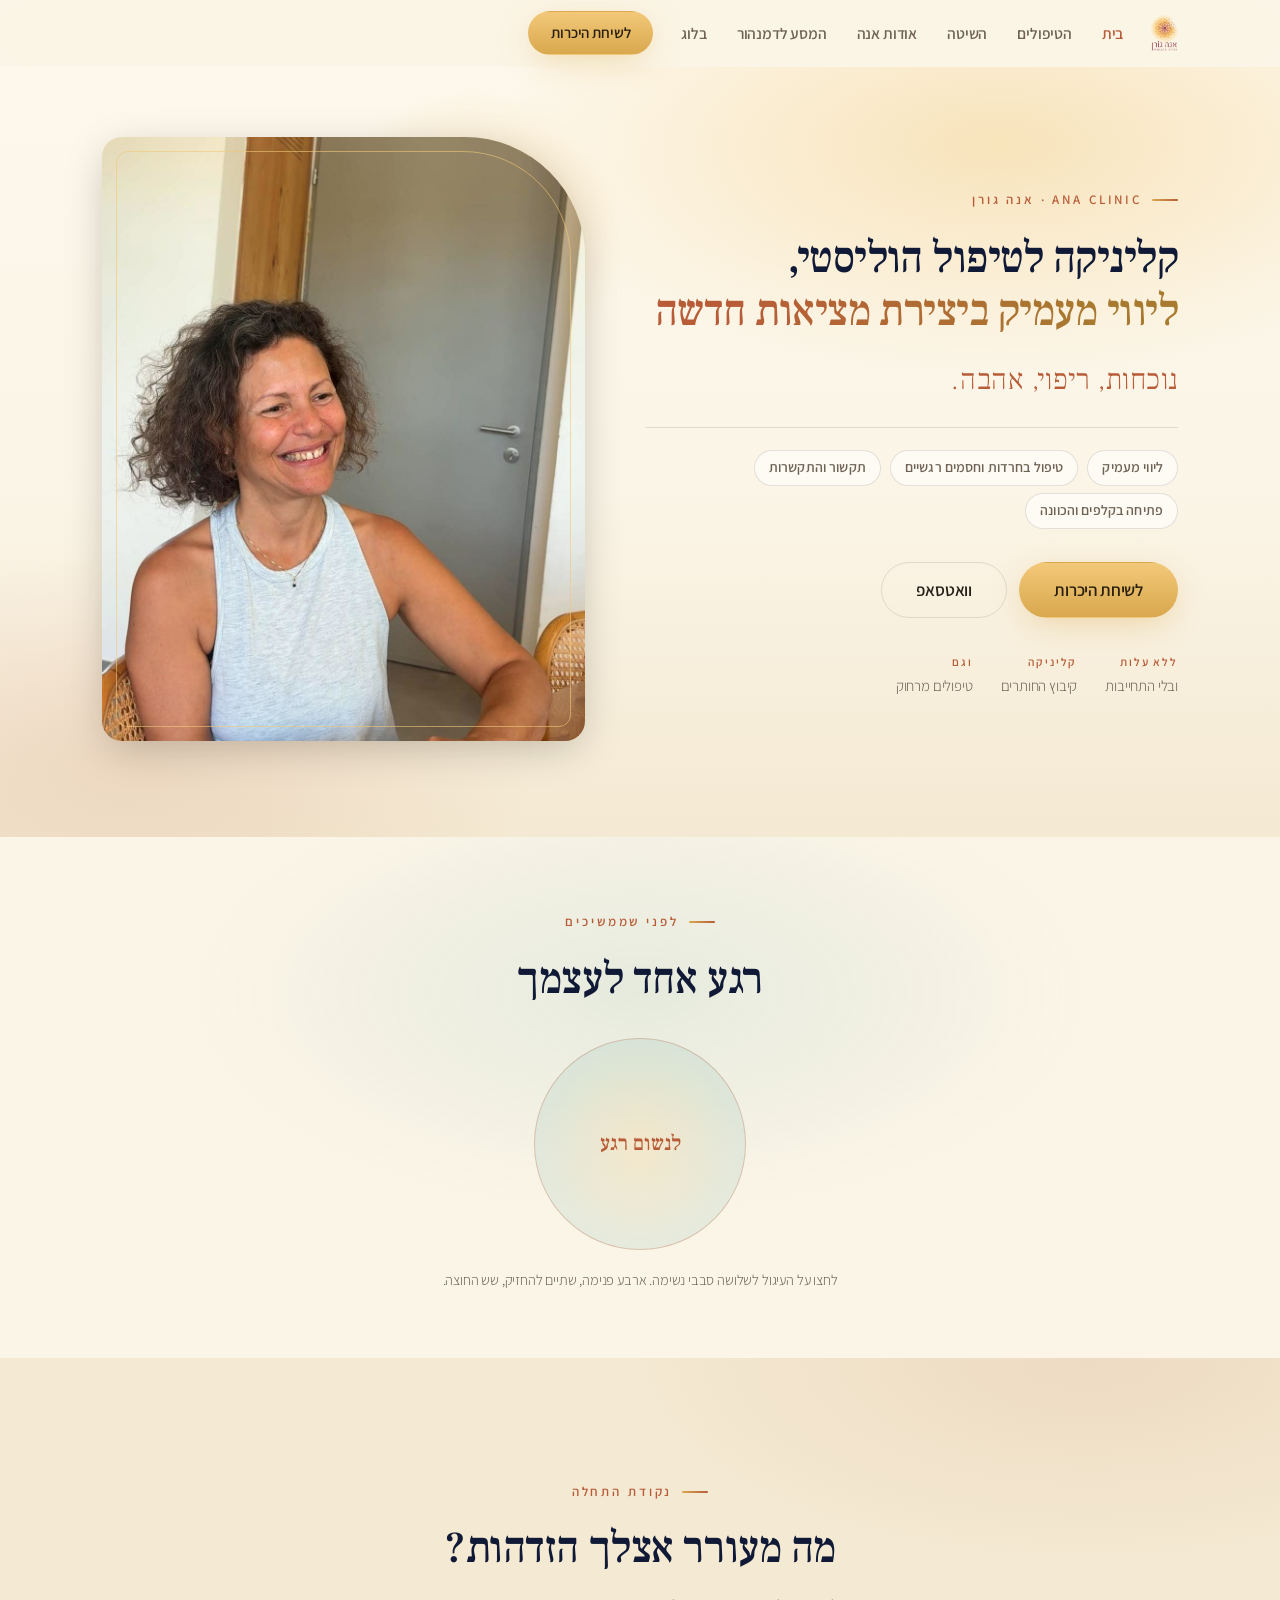
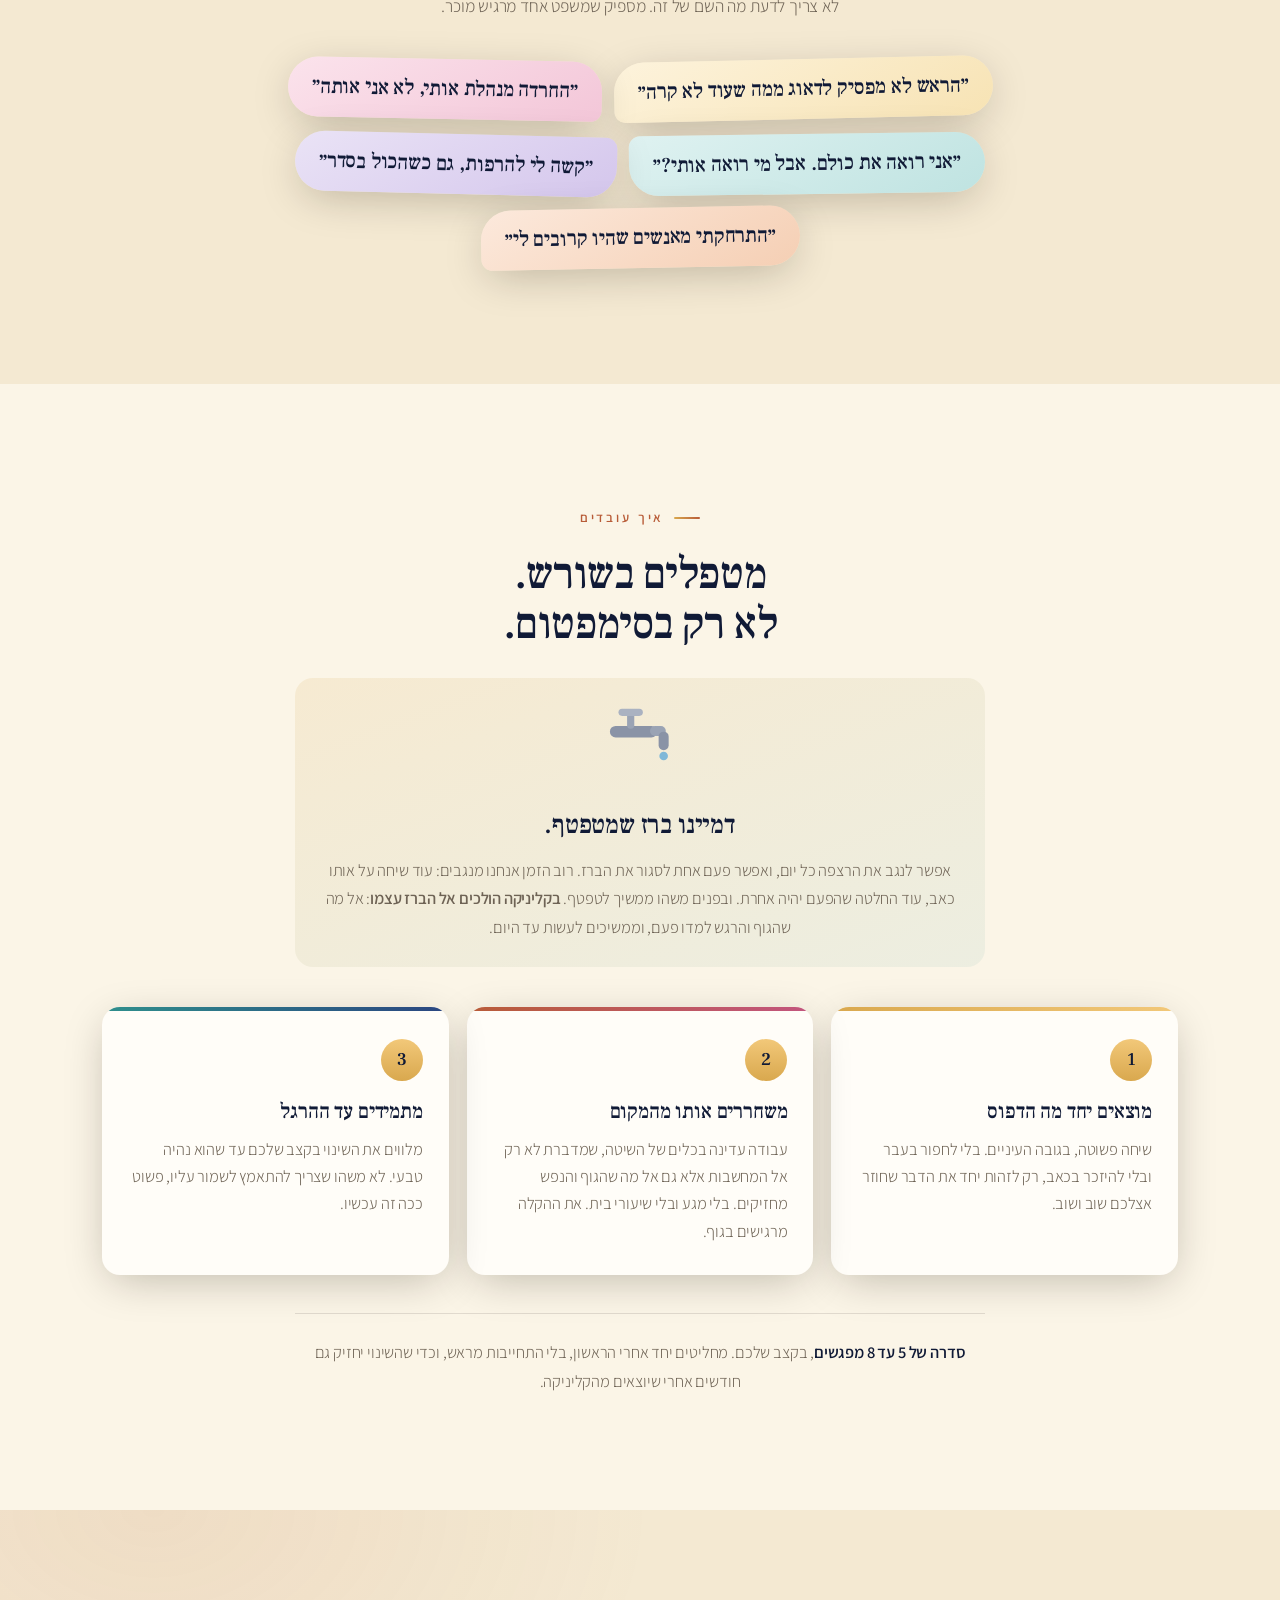
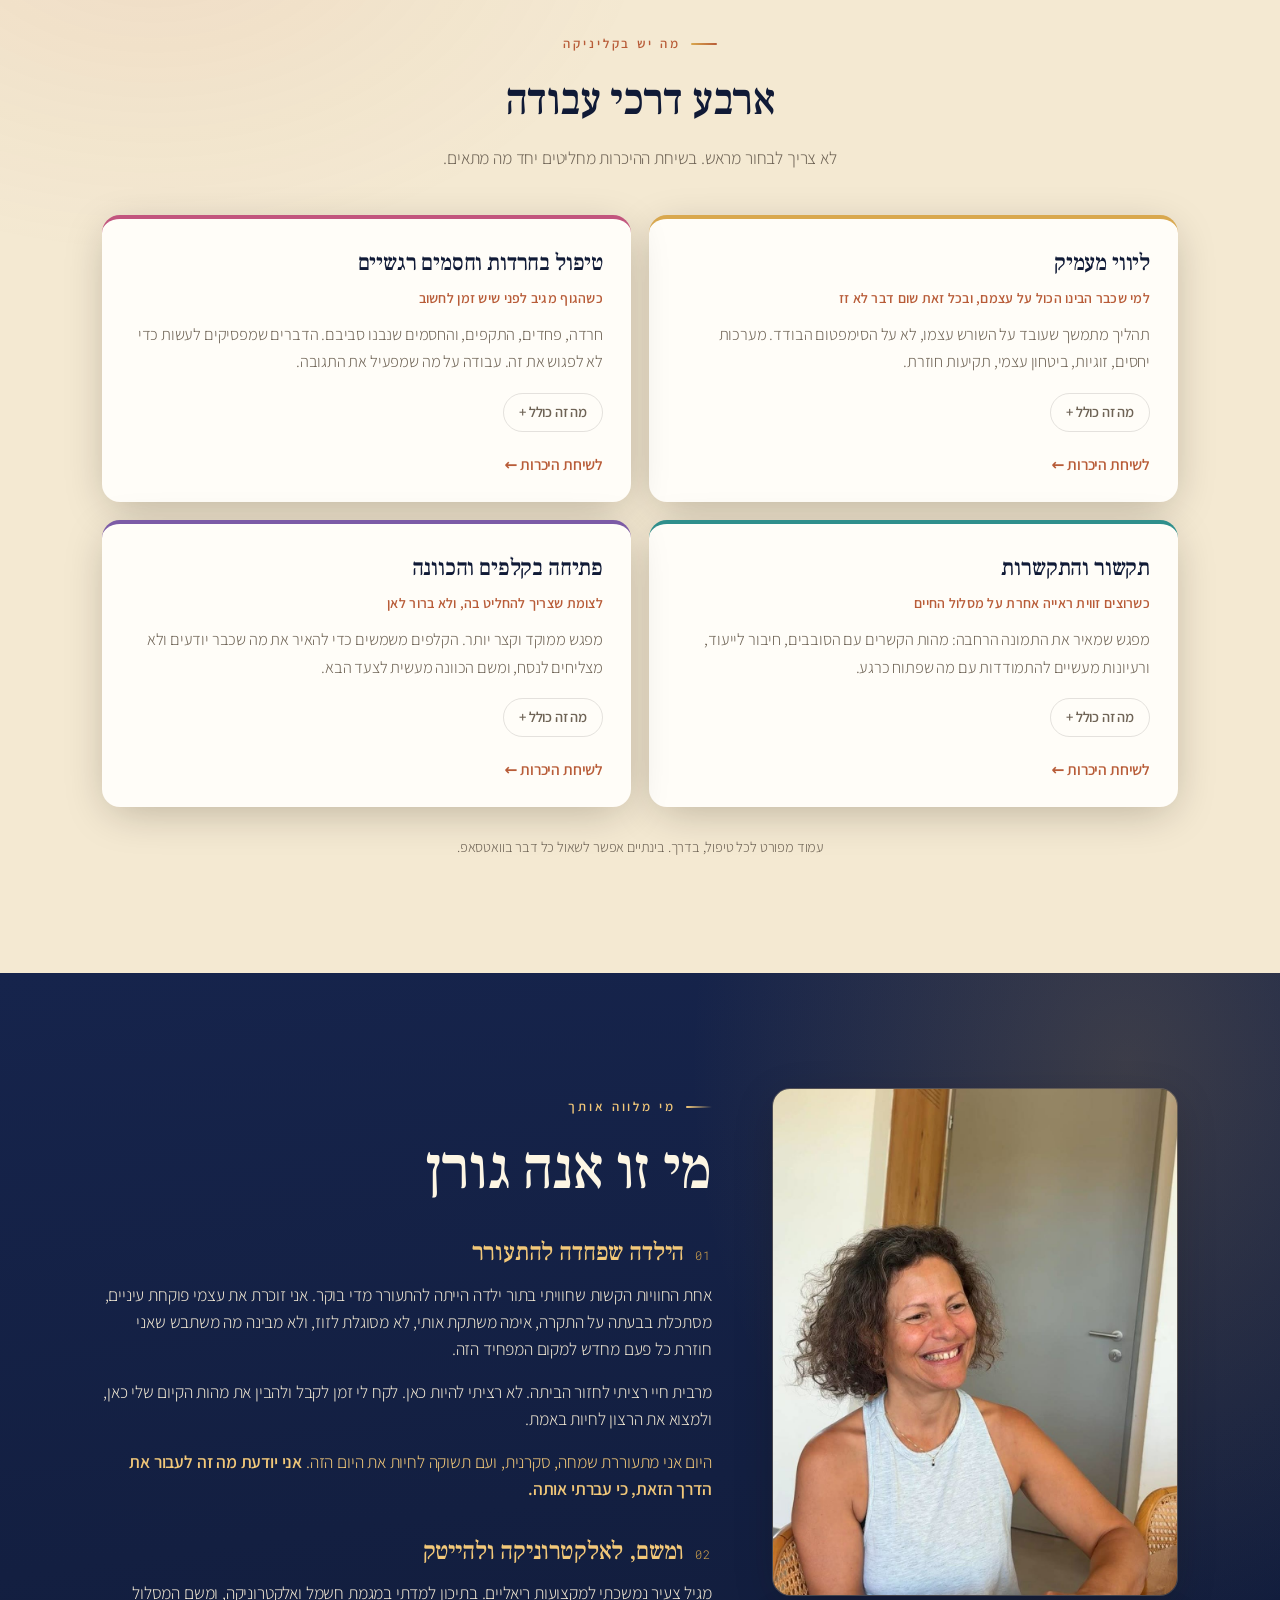
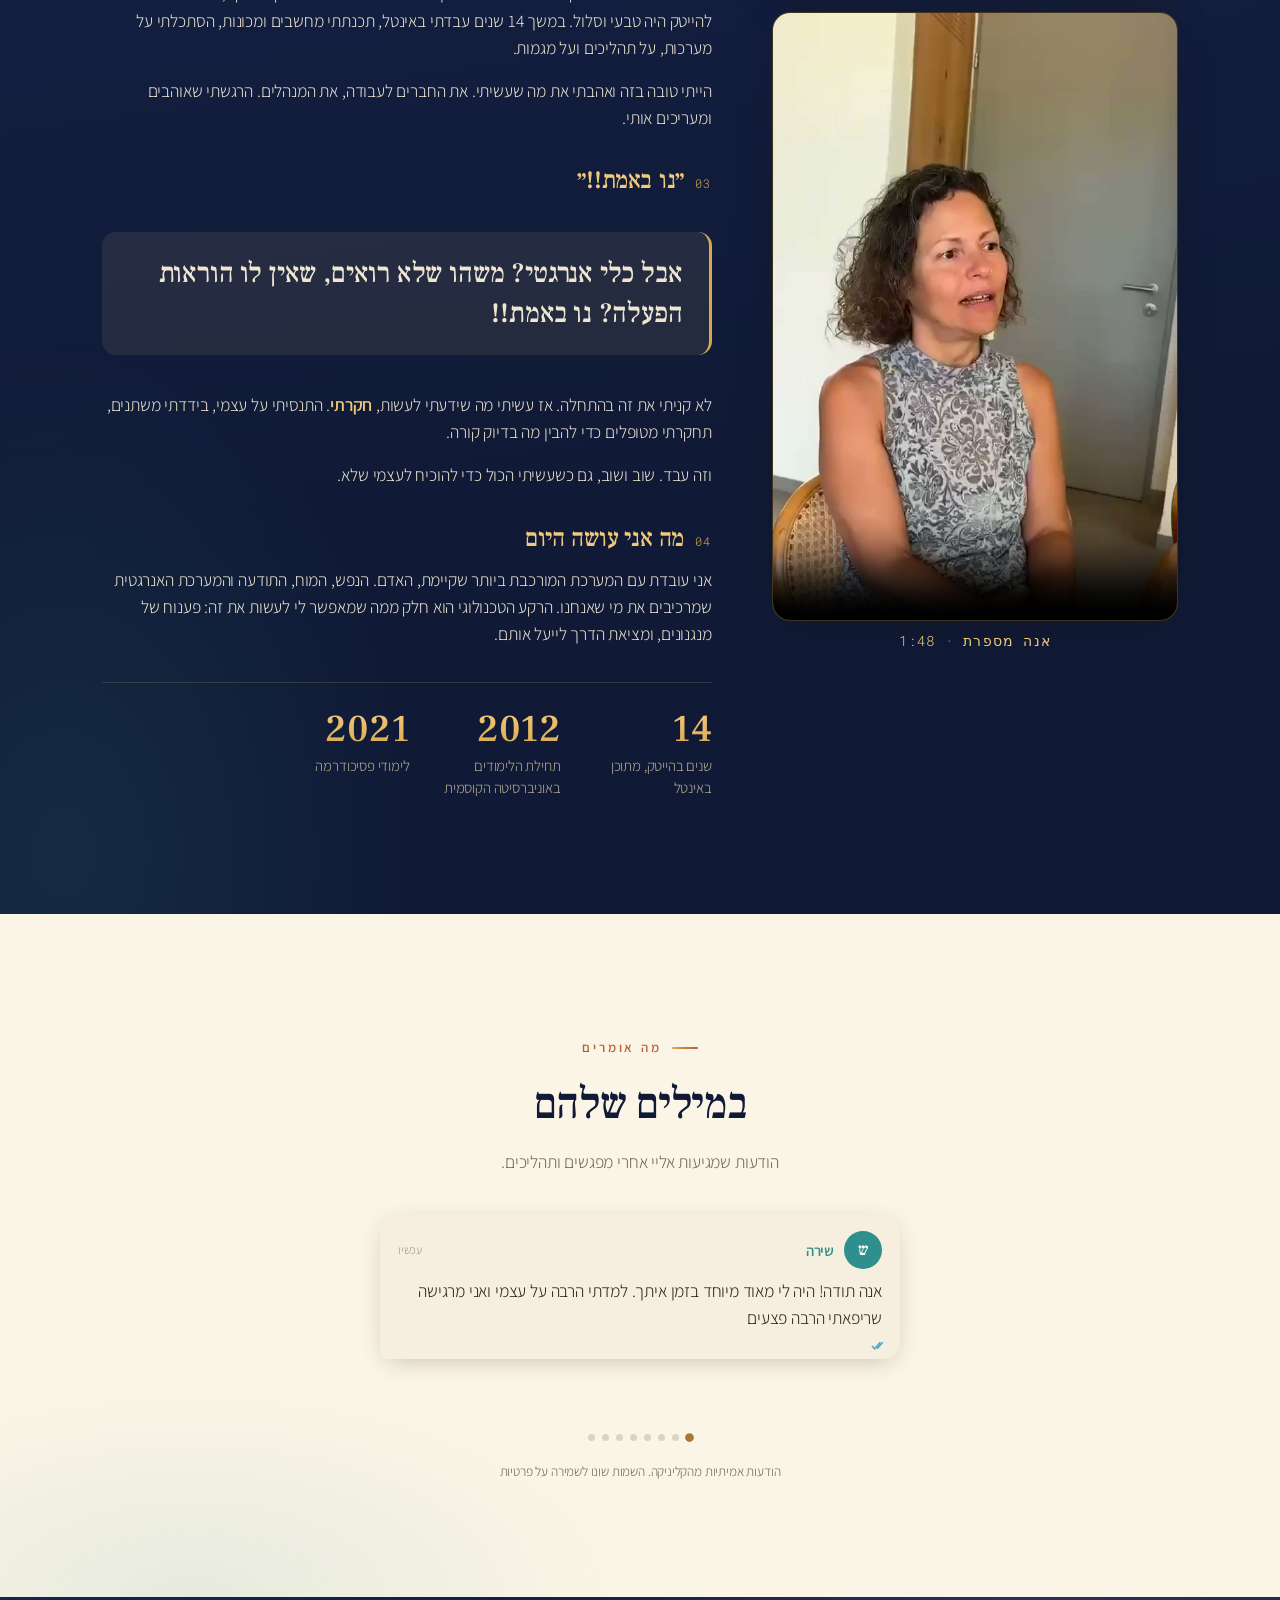
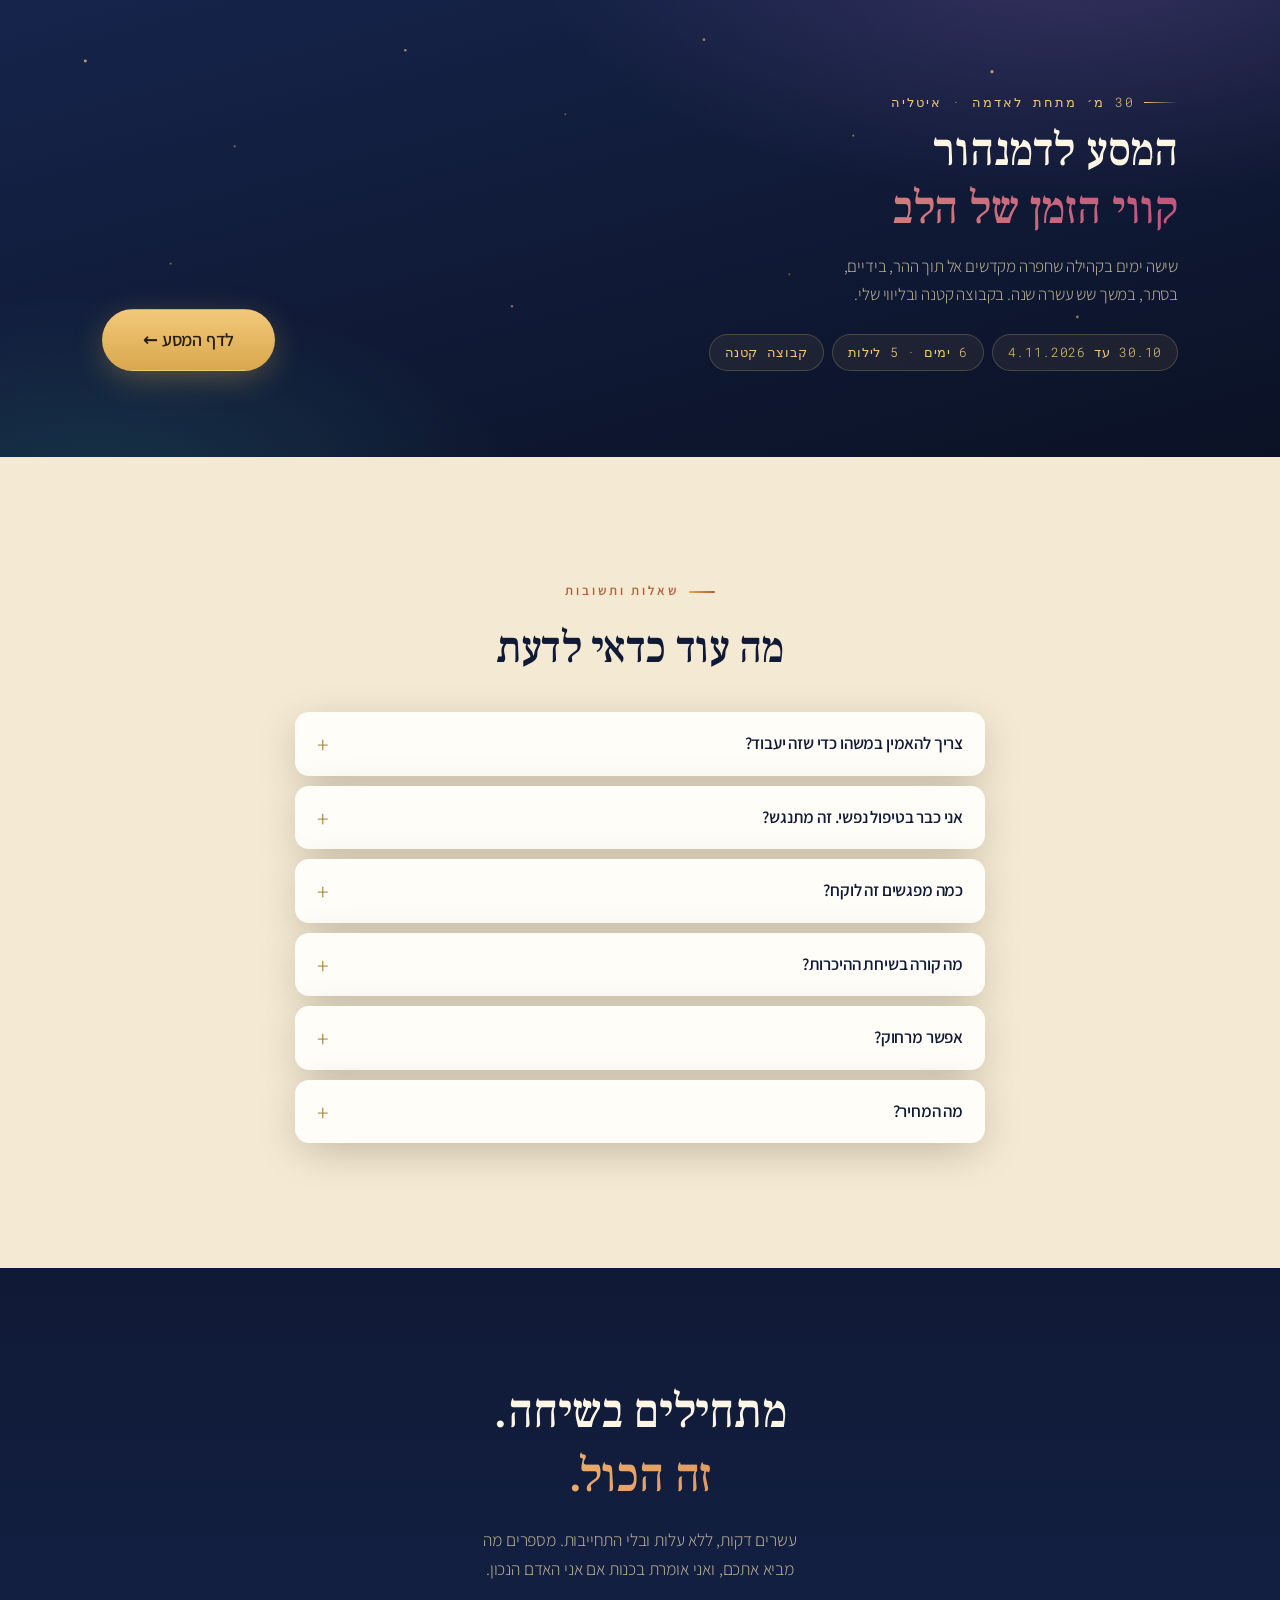
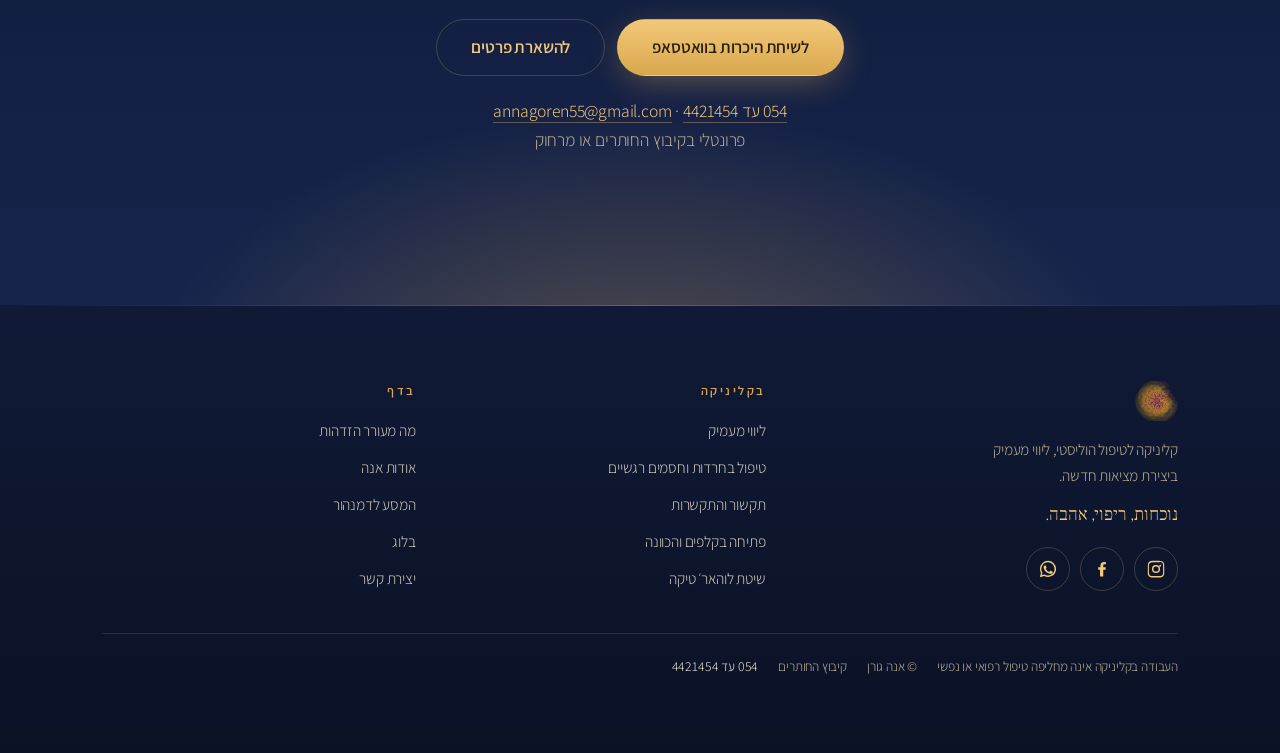
==== commit c4f1f7ed: "Anna feedback round: bubbles, faucet, trip video, IG, hero sizing" ====
--- a/index.html
+++ b/index.html
@@ -2,7 +2,6 @@
 <html lang="he" dir="rtl">
 <head>
 <meta charset="UTF-8">
-<meta name="robots" content="noindex, nofollow">
 <meta name="viewport" content="width=device-width, initial-scale=1, viewport-fit=cover">
 <title>Ana Clinic · אנה גורן, קליניקה לטיפול הוליסטי וליווי מעמיק</title>
 <meta name="description" content="קליניקה לטיפול הוליסטי, ליווי מעמיק ביצירת מציאות חדשה. ליווי מעמיק, טיפול בחרדות וחסמים רגשיים, תקשור והתקשרות, פתיחה בקלפים והכוונה. קיבוץ החותרים ומרחוק.">
@@ -170,6 +169,30 @@
   color:var(--terra); background:rgba(184,92,56,.09);
   border-radius:980px; padding:6px 14px;
 }
+.ident__cloud{
+  display:flex; flex-wrap:wrap; justify-content:center; gap:14px 12px;
+  max-width:820px; margin:2.3em auto 0;
+}
+.idb{
+  display:inline-flex; align-items:center; text-align:center;
+  padding:16px 24px; border-radius:32px;
+  font-family:var(--serif); font-weight:500;
+  font-size:clamp(17px,3.6vw,21px); line-height:1.35; color:var(--night);
+  box-shadow:var(--shadow);
+  transition:transform var(--d-base) var(--e-out);
+}
+.idb:hover{ transform:translateY(-3px) rotate(0deg) scale(1.02) }
+.idb--1{ background:linear-gradient(150deg,#FDF3DC,#F7E3B4); transform:rotate(-1.3deg); border-radius:32px 32px 32px 12px }
+.idb--2{ background:linear-gradient(150deg,#FBE3EC,#F3C6D8); transform:rotate(1.1deg);  border-radius:32px 32px 12px 32px }
+.idb--3{ background:linear-gradient(150deg,#DFF2F1,#BFE3E1); transform:rotate(-0.8deg); border-radius:12px 32px 32px 32px }
+.idb--4{ background:linear-gradient(150deg,#EAE3F6,#D4C6EC); transform:rotate(1.4deg);  border-radius:32px 12px 32px 32px }
+.idb--5{ background:linear-gradient(150deg,#FCE9DC,#F5CFB4); transform:rotate(-1.1deg); border-radius:32px 32px 32px 12px }
+@media (prefers-reduced-motion: no-preference){
+  .idb{ animation:idbFloat 6s ease-in-out infinite }
+  .idb--2{ animation-delay:1.2s } .idb--3{ animation-delay:2.4s }
+  .idb--4{ animation-delay:3.6s } .idb--5{ animation-delay:4.8s }
+}
+@keyframes idbFloat{ 0%,100%{ translate:0 0 } 50%{ translate:0 -5px } }
 .ident__after{
   text-align:center; margin-top:2.4em;
   font-family:var(--serif); font-weight:500;
@@ -178,6 +201,17 @@
 
 /* --------------------------------------------------------------- שיטה -- */
 .how{ background:var(--cream) }
+.faucet{ display:flex; justify-content:center; margin-bottom:10px }
+@media (prefers-reduced-motion: no-preference){
+  .faucet__body{ transform-origin:50% 30%; animation:fPulse 2.6s ease-in-out infinite }
+  .faucet__drop{ animation:fDrop 2.6s cubic-bezier(.45,.05,.8,.5) infinite }
+  .faucet__splash{ opacity:0; animation:fSplash 2.6s ease-out infinite }
+}
+@keyframes fPulse{ 0%,100%{ transform:scale(1) } 12%{ transform:scale(1.045) } 24%{ transform:scale(1) } }
+@keyframes fDrop{ 0%,14%{ transform:translateY(0); opacity:0 } 20%{ opacity:1 }
+                  62%{ transform:translateY(44px); opacity:1 } 66%,100%{ transform:translateY(44px); opacity:0 } }
+@keyframes fSplash{ 0%,60%{ opacity:0; transform:scale(.4) } 68%{ opacity:.9; transform:scale(1) }
+                    88%,100%{ opacity:0; transform:scale(1.5) } }
 .how__bridge{
   max-width:var(--read); margin-inline:auto; text-align:center;
   padding:26px 26px; border-radius:18px; margin-top:1.6em;
@@ -590,7 +624,7 @@
  </div>
 
  <div class="btn-row hero__cta">
- <a class="btn btn--gold" href="contact.html">לשיחת היכרות · 20 דקות</a>
+ <a class="btn btn--gold" href="contact.html">לשיחת היכרות</a>
  <a class="btn btn--line" href="https://wa.me/972544421454">וואטסאפ</a>
  </div>
 
@@ -631,79 +665,17 @@
  <span class="eyebrow">נקודת התחלה</span>
  <h2 class="h-sect" style="margin-top:.5em; color:var(--night)">מה מעורר אצלך הזדהות?</h2>
  <p style="margin-top:1em; color:var(--ink-2)">
- לא צריך לדעת מה השם של זה. פשוט לבחור את המשפט שמרגיש מוכר , 
- ולראות מה עומד מאחוריו.
- </p>
- </div>
-
- <div class="ident__list rev" data-d="1" data-accordion>
- <details class="ident__row">
-        <summary>״הראש לא מפסיק לדאוג ממה שעוד לא קרה״</summary>
-        <div class="ident__body">
-          <span class="ident__t">ככה זה נראה ביומיום</span>
-          <p>מחכים לתשובה מהרופא ובונים תרחישים. הילד לא עונה לטלפון והלב כבר במקום אחר. גם כשהכול טוב, יש קול קטן ששואל: ומה אם.</p>
-          <span class="ident__t">מה באמת קורה שם</span>
-          <p>זה לא פגם בכם. הנפש למדה פעם שלהיות מוכנים לרע זה להיות מוגנים, ומאז היא שומרת עליכם כל הזמן. רק שהיום השמירה הזאת עולה יותר ממה שהיא נותנת.</p>
-          <span class="ident__t">ומה אפשר לעשות</span>
-          <p>כשמלמדים את המערכת, בעדינות, שהיא כבר לא חייבת לשמור, הראש מתפנה. פתאום יש מקום לרגע הזה, עכשיו.</p>
-          <span class="ident__name">פחד מאי ודאות</span>
-        </div>
-      </details>
-
-      <details class="ident__row">
-        <summary>״החרדה מנהלת אותי, לא אני אותה״</summary>
-        <div class="ident__body">
-          <span class="ident__t">ככה זה נראה ביומיום</span>
-          <p>לב דוהר בלי סיבה ברורה. נסיעה שמוותרים עליה. אירוע שמסרבים לו מראש, ליתר ביטחון. הראש אומר שהכול בסדר, והגוף לא מקשיב לו.</p>
-          <span class="ident__t">מה באמת קורה שם</span>
-          <p>חרדה היא לא חולשה. היא אזעקה שנתקעה במצב פתוח: הגוף זוכר משהו שהנפש עוד לא סיימה לעבד, ומפעיל את האזעקה גם כשאין שריפה.</p>
-          <span class="ident__t">ומה אפשר לעשות</span>
-          <p>עובדים בעדינות עם הגוף ועם מה שהוא מחזיק, והאזעקה לומדת לנוח. לא נלחמים בה. משחררים אותה.</p>
-          <span class="ident__name">חרדות וחסמים רגשיים</span>
-        </div>
-      </details>
-
-      <details class="ident__row">
-        <summary>״אני רואה את כולם. אבל מי רואה אותי?״</summary>
-        <div class="ident__body">
-          <span class="ident__t">ככה זה נראה ביומיום</span>
-          <p>תמיד יודעים מה כולם צריכים. אומרים ״לא משנה, שיהיה איך שנוח לכם״. ובערב, כשהכול שקט, עולה עצב קטן שאין לו שם.</p>
-          <span class="ident__t">מה באמת קורה שם</span>
-          <p>למדתם פעם שעל אהבה שומרים כשלא מפריעים. זה עבד אז. אבל הרצון שלכם לא נעלם, הוא רק למד לחכות בצד. והוא מחכה כבר הרבה זמן.</p>
-          <span class="ident__t">ומה אפשר לעשות</span>
-          <p>כשהרצון שלכם מקבל בחזרה מקום, מגלים שאפשר גם לאהוב וגם להיראות. זה לא או או.</p>
-          <span class="ident__name">להתחשב בכולם</span>
-        </div>
-      </details>
-
-      <details class="ident__row">
-        <summary>״קשה לי להרפות, גם כשהכול בסדר״</summary>
-        <div class="ident__body">
-          <span class="ident__t">ככה זה נראה ביומיום</span>
-          <p>רשימות בראש גם בחופשה. בודקים שוב שהדלת נעולה, שכולם בסדר, שכלום לא נופל. כי אם לא אתם, אז מי?</p>
-          <span class="ident__t">מה באמת קורה שם</span>
-          <p>מתישהו למדתם שהעולם יציב רק כשאתם מחזיקים אותו. אחריות שהגיעה מוקדם מדי ונשארה. הגוף כבר בקושי זוכר איך מרגישה הרפיה.</p>
-          <span class="ident__t">ומה אפשר לעשות</span>
-          <p>לאט ובבטחה מלמדים את הגוף שאפשר להניח, והעולם נשאר עומד. בדיוק שם מתחיל השקט האמיתי.</p>
-          <span class="ident__name">להחזיק הכול</span>
-        </div>
-      </details>
-
-      <details class="ident__row">
-        <summary>״התרחקתי מאנשים שהיו קרובים לי״</summary>
-        <div class="ident__body">
-          <span class="ident__t">ככה זה נראה ביומיום</span>
-          <p>עוד אכזבה קטנה, ומשהו נסגר עוד קצת. עונים פחות, יוזמים פחות. יום אחד מסתכלים, וקשר שהיה בית נהיה נימוס.</p>
-          <span class="ident__t">מה באמת קורה שם</span>
-          <p>הלב לא נסגר סתם. הוא בנה חומה כי כאב לו, וככה הוא ידע לשמור עליכם. רק שהחומה שעצרה את הכאב עוצרת עכשיו גם את הקרבה.</p>
-          <span class="ident__t">ומה אפשר לעשות</span>
-          <p>כשמרפאים את מה שמאחורי החומה, היא כבר לא נחוצה. הלב נפתח בקצב שלו, ואנשים מרגישים את זה.</p>
-          <span class="ident__name">להתרחק כשכואב</span>
-        </div>
-      </details>
+ לא צריך לדעת מה השם של זה. מספיק שמשפט אחד מרגיש מוכר.
+      </p>
+ </div>
+
+ <div class="ident__cloud rev" data-d="1">
+      <span class="idb idb--1">״הראש לא מפסיק לדאוג ממה שעוד לא קרה״</span>
+      <span class="idb idb--2">״החרדה מנהלת אותי, לא אני אותה״</span>
+      <span class="idb idb--3">״אני רואה את כולם. אבל מי רואה אותי?״</span>
+      <span class="idb idb--4">״קשה לי להרפות, גם כשהכול בסדר״</span>
+      <span class="idb idb--5">״התרחקתי מאנשים שהיו קרובים לי״</span>
     </div>
-
-    <p class="ident__after rev" data-d="2">כשמקום מתפנה, משהו אחר יכול להיכנס.</p>
  </div>
 </section>
 
@@ -716,21 +688,33 @@
  </div>
 
  <div class="how__bridge rev" data-d="1">
+      <div class="faucet" aria-hidden="true">
+        <svg viewBox="0 0 120 130" width="86" height="94">
+          <g class="faucet__body">
+            <rect x="18" y="30" width="66" height="16" rx="8" fill="#8A93A6"/>
+            <rect x="74" y="30" width="22" height="14" rx="7" fill="#9AA3B4"/>
+            <rect x="86" y="38" width="14" height="26" rx="7" fill="#8A93A6"/>
+            <rect x="42" y="12" width="10" height="22" rx="5" fill="#9AA3B4"/>
+            <rect x="30" y="6"  width="34" height="10" rx="5" fill="#AAB2C1"/>
+          </g>
+          <circle class="faucet__drop" cx="93" cy="72" r="6" fill="#7FB8D8"/>
+          <ellipse class="faucet__splash" cx="93" cy="118" rx="10" ry="3" fill="none" stroke="#7FB8D8" stroke-width="2"/>
+        </svg>
+      </div>
       <b>דמיינו ברז שמטפטף.</b>
       <span>
         אפשר לנגב את הרצפה כל יום, ואפשר פעם אחת לסגור את הברז.
-        רוב הזמן אנחנו מנגבים: עוד שיחה על אותו כאב, עוד ספר, עוד החלטה שהפעם יהיה אחרת.
+        רוב הזמן אנחנו מנגבים: עוד שיחה על אותו כאב, עוד החלטה שהפעם יהיה אחרת.
         ובפנים משהו ממשיך לטפטף.
-        <strong style="font-weight:600">בקליניקה הולכים אל הברז עצמו</strong>,
-        המקום שבו הגוף, הרגש והאנרגיה למדו להגיב כך. כשמטפלים שם,
-        לא צריך להילחם בהרגל כל יום. הוא פשוט מפסיק להיות נחוץ.
+        <strong style="font-weight:600">בקליניקה הולכים אל הברז עצמו</strong>:
+        אל מה שהגוף והרגש למדו פעם, וממשיכים לעשות עד היום.
       </span>
     </div>
 
  <div class="steps rev" data-d="2">
       <div class="step">
         <span class="step__n">1</span>
-        <h3>מוצאים יחד מה חוזר</h3>
+        <h3>מוצאים יחד מה הדפוס</h3>
         <p>
           שיחה פשוטה, בגובה העיניים. בלי לחפור בעבר ובלי להיזכר בכאב,
           רק לזהות יחד את הדבר שחוזר אצלכם שוב ושוב.
@@ -746,7 +730,7 @@
       </div>
       <div class="step">
         <span class="step__n">3</span>
-        <h3>נותנים לחדש להתבסס</h3>
+        <h3>מתמידים עד ההרגל</h3>
         <p>
           מלווים את השינוי בקצב שלכם עד שהוא נהיה טבעי. לא משהו שצריך
           להתאמץ לשמור עליו, פשוט ככה זה עכשיו.
@@ -1056,7 +1040,7 @@
  </p>
  <div class="social" style="margin-top:18px">
  <!-- TODO: handle אינסטגרם אמיתי -->
- <a href="#" aria-label="אינסטגרם" title="להשלים handle">
+ <a href="https://www.instagram.com/pashut.el.atzmi/" aria-label="אינסטגרם">
  <svg viewBox="0 0 24 24" aria-hidden="true"><path d="M12 2.2c3.2 0 3.6 0 4.9.07 1.2.05 1.8.25 2.2.42.6.23 1 .5 1.4.95.45.44.72.83.95 1.4.17.44.37 1.05.42 2.25.06 1.28.07 1.68.07 4.9s0 3.6-.07 4.9c-.05 1.2-.25 1.8-.42 2.2-.23.6-.5 1-.95 1.4-.44.45-.83.72-1.4.95-.44.17-1.05.37-2.25.42-1.28.06-1.68.07-4.9.07s-3.6 0-4.9-.07c-1.2-.05-1.8-.25-2.2-.42-.6-.23-1-.5-1.4-.95-.45-.44-.72-.83-.95-1.4-.17-.44-.37-1.05-.42-2.25C2.2 15.6 2.2 15.2 2.2 12s0-3.6.07-4.9c.05-1.2.25-1.8.42-2.2.23-.6.5-1 .95-1.4.44-.45.83-.72 1.4-.95.44-.17 1.05-.37 2.25-.42C8.4 2.2 8.8 2.2 12 2.2zm0 1.8c-3.15 0-3.5 0-4.72.07-.92.04-1.4.19-1.72.31-.44.17-.72.37-1.02.67-.3.3-.5.58-.67 1.02-.12.32-.27.8-.31 1.72C3.5 8.5 3.5 8.85 3.5 12s0 3.5.07 4.72c.4.92.19 1.4.31 1.72.17.44.37.72.67 1.02.3.3.58.5 1.02.67.32.12.8.27 1.72.31 1.22.06 1.57.07 4.72.07s3.5 0 4.72-.07c.92-.04 1.4-.19 1.72-.31.44-.17.72-.37 1.02-.67.3-.3.5-.58.67-1.02.12-.32.27-.8.31-1.72.06-1.22.07-1.57.07-4.72s0-3.5-.07-4.72c-.04-.92-.19-1.4-.31-1.72a2.7 2.7 0 00-.67-1.02 2.7 2.7 0 00-1.02-.67c-.32-.12-.8-.27-1.72-.31C15.5 4 15.15 4 12 4zm0 3.1a4.9 4.9 0 110 9.8 4.9 4.9 0 010-9.8zm0 1.8a3.1 3.1 0 100 6.2 3.1 3.1 0 000-6.2zm5.1-2.1a1.15 1.15 0 110 2.3 1.15 1.15 0 010-2.3z"/></svg>
  </a>
  <a href="https://www.facebook.com/PASHUT.EL.ATZMI/" aria-label="פייסבוק">
@@ -1066,7 +1050,6 @@
  <svg viewBox="0 0 24 24" aria-hidden="true"><path d="M12 2.2A9.7 9.7 0 002.3 11.9c0 1.7.45 3.35 1.3 4.8L2.2 21.8l5.25-1.35a9.7 9.7 0 0014.25-8.55A9.7 9.7 0 0012 2.2zm0 1.8a7.9 7.9 0 110 15.8 7.9 7.9 0 01-4.1-1.15l-.3-.18-3.05.8.8-3-.18-.3A7.9 7.9 0 0112 4zm-3.6 3.7c-.18 0-.47.07-.72.34-.25.27-.95.93-.95 2.25 0 1.33.96 2.6 1.1 2.78.13.18 1.87 2.98 4.6 4.06 2.27.9 2.73.72 3.22.67.5-.04 1.6-.65 1.83-1.29.22-.63.22-1.17.16-1.28-.07-.11-.25-.18-.53-.32-.27-.13-1.6-.79-1.85-.88-.25-.09-.43-.13-.6.14-.19.27-.7.9-.86 1.08-.16.18-.32.2-.6.07-.27-.14-1.16-.43-2.2-1.36-.82-.73-1.37-1.63-1.53-1.9-.16-.28-.02-.43.12-.56.13-.14.27-.32.4-.48.14-.16.19-.27.28-.45.09-.18.04-.34-.02-.47-.07-.14-.6-1.47-.83-2-.2-.5-.4-.5-.56-.5z"/></svg>
  </a>
  </div>
- <img class="foot__sig" src="images/signature.png" alt="" width="120" height="54">
  </div>
 
  <div>
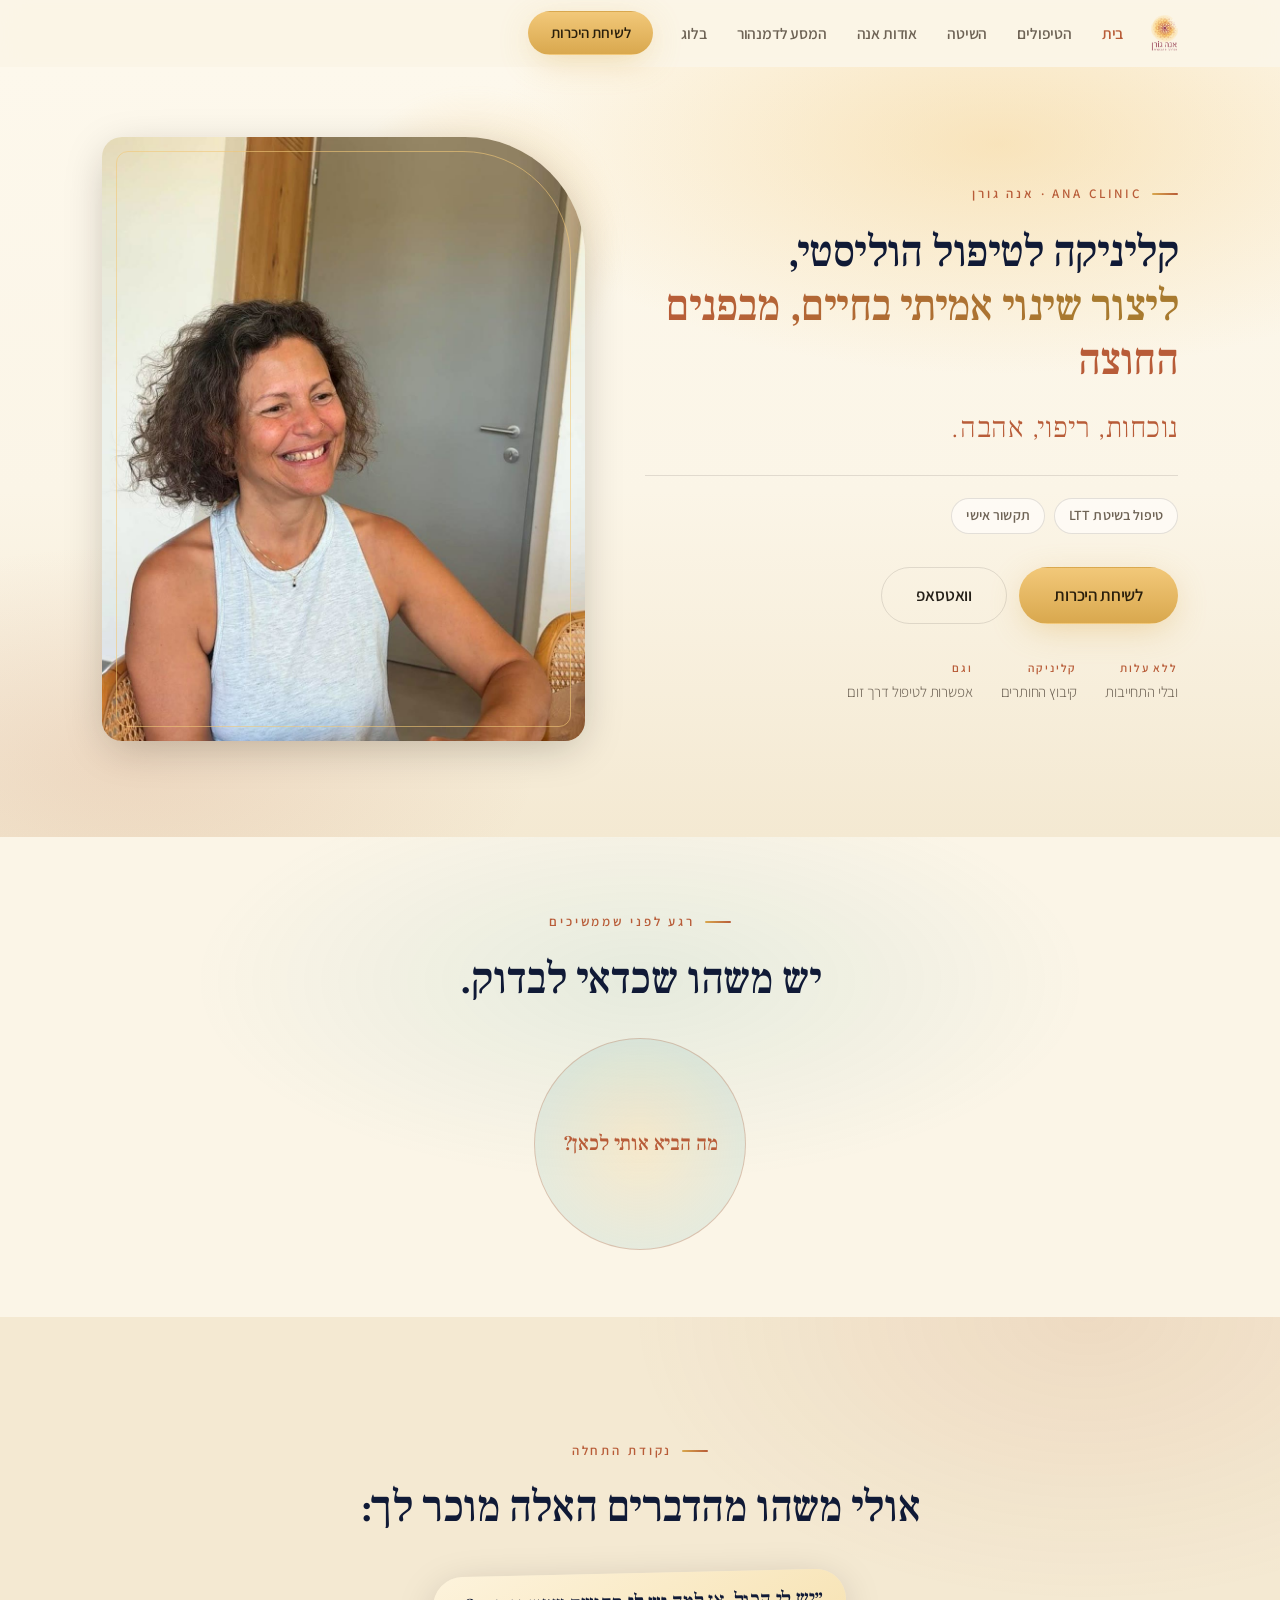
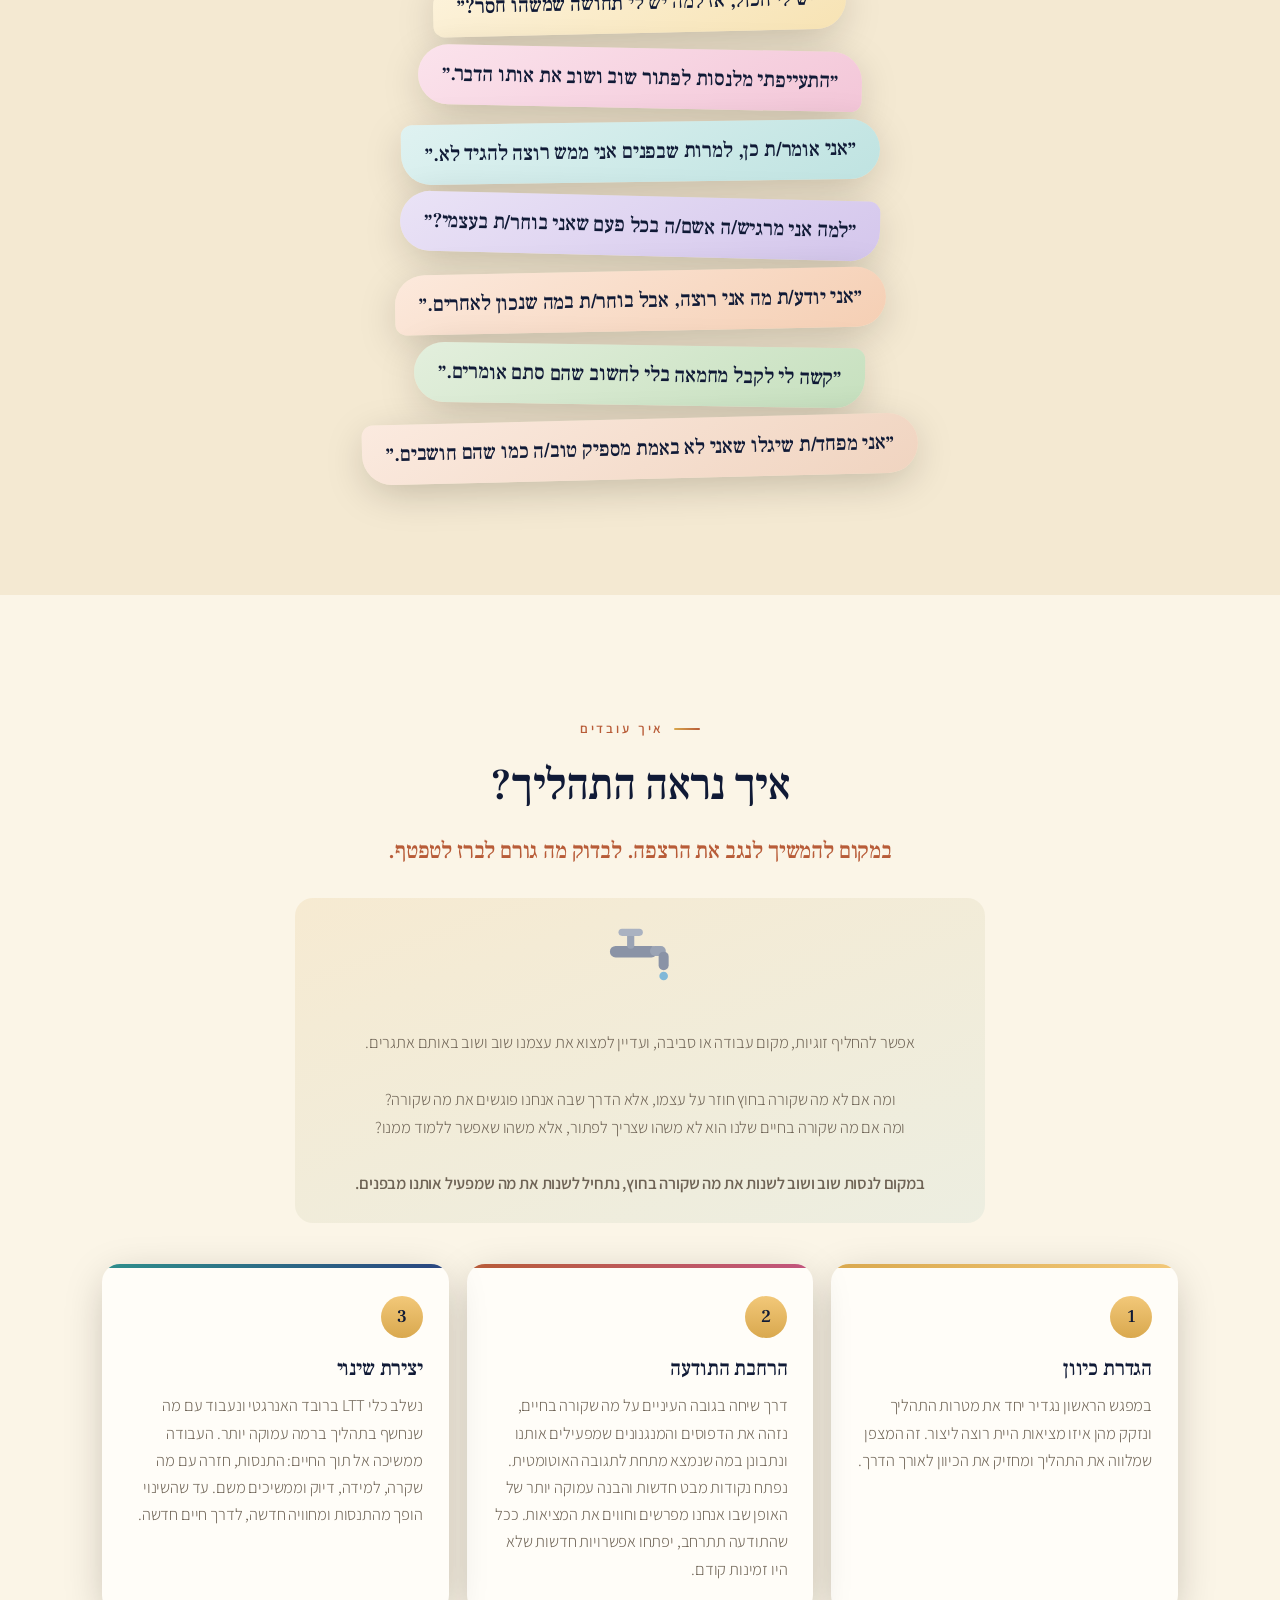
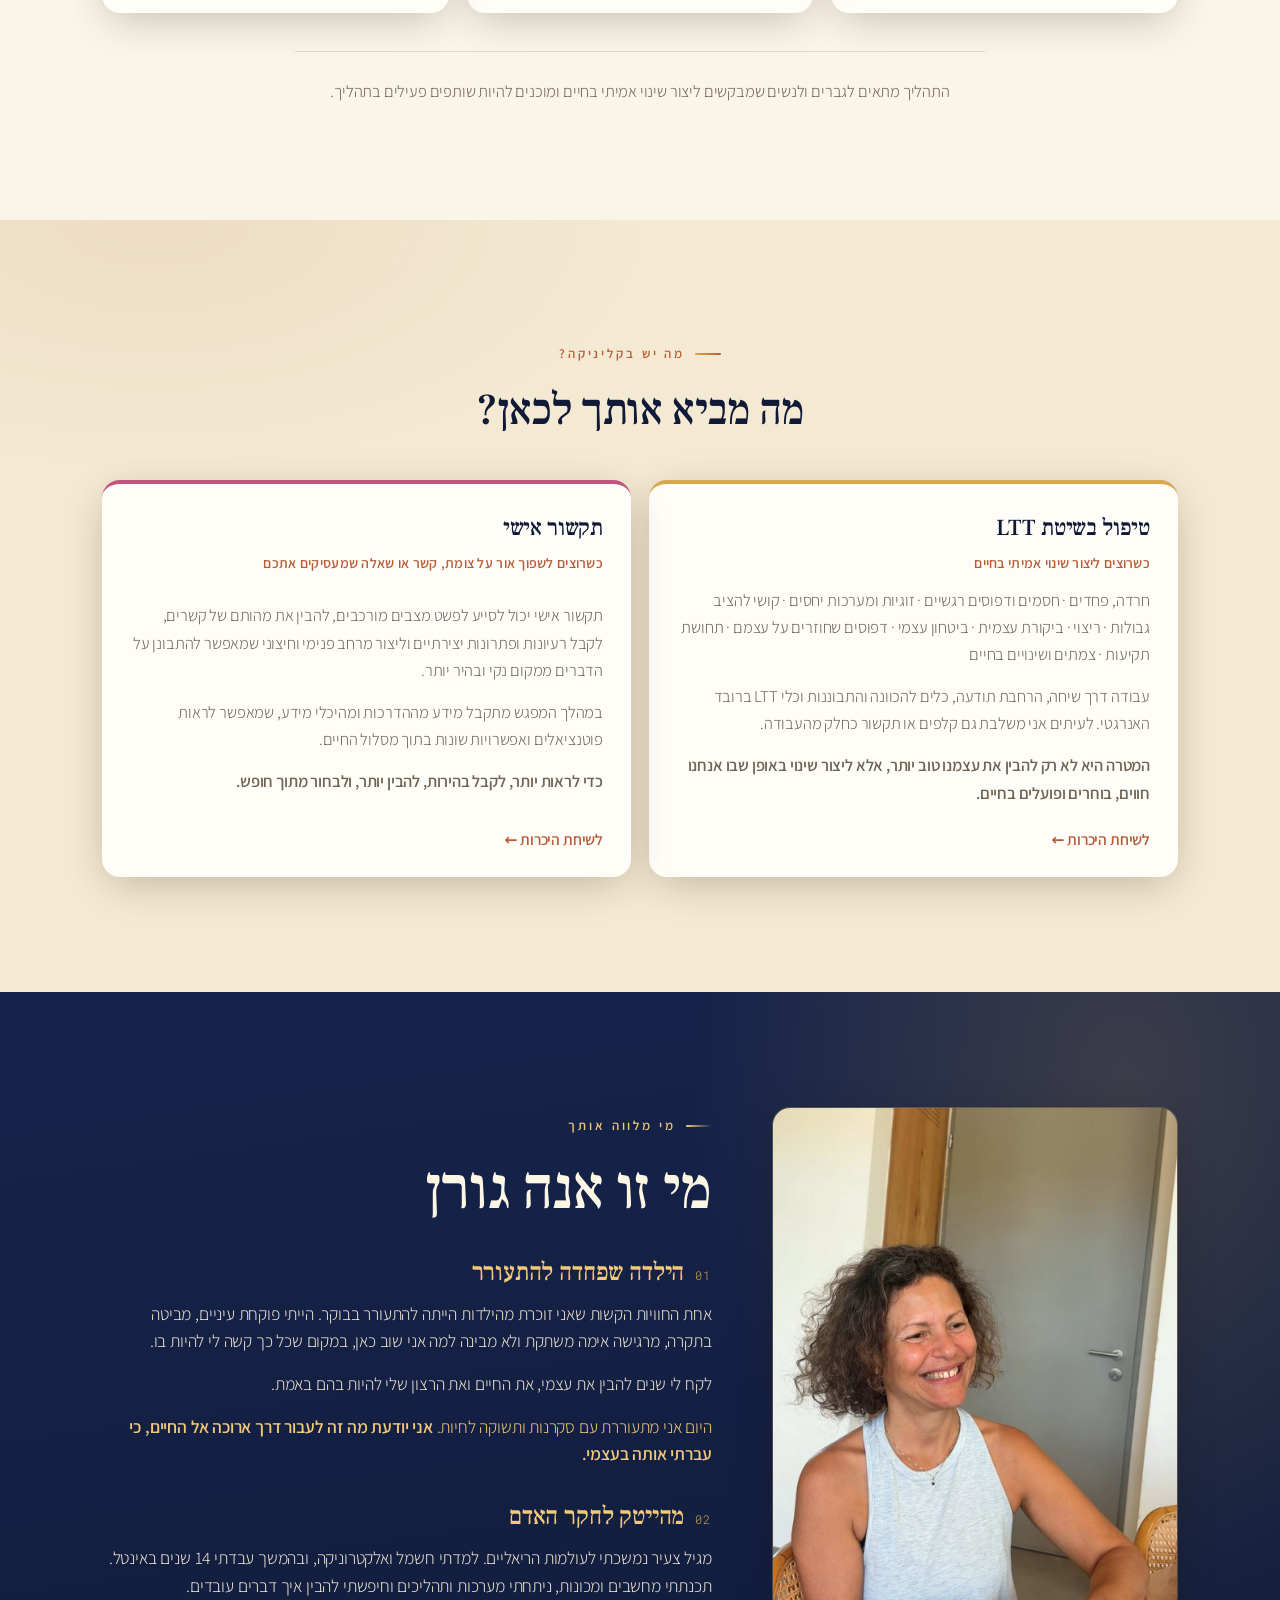
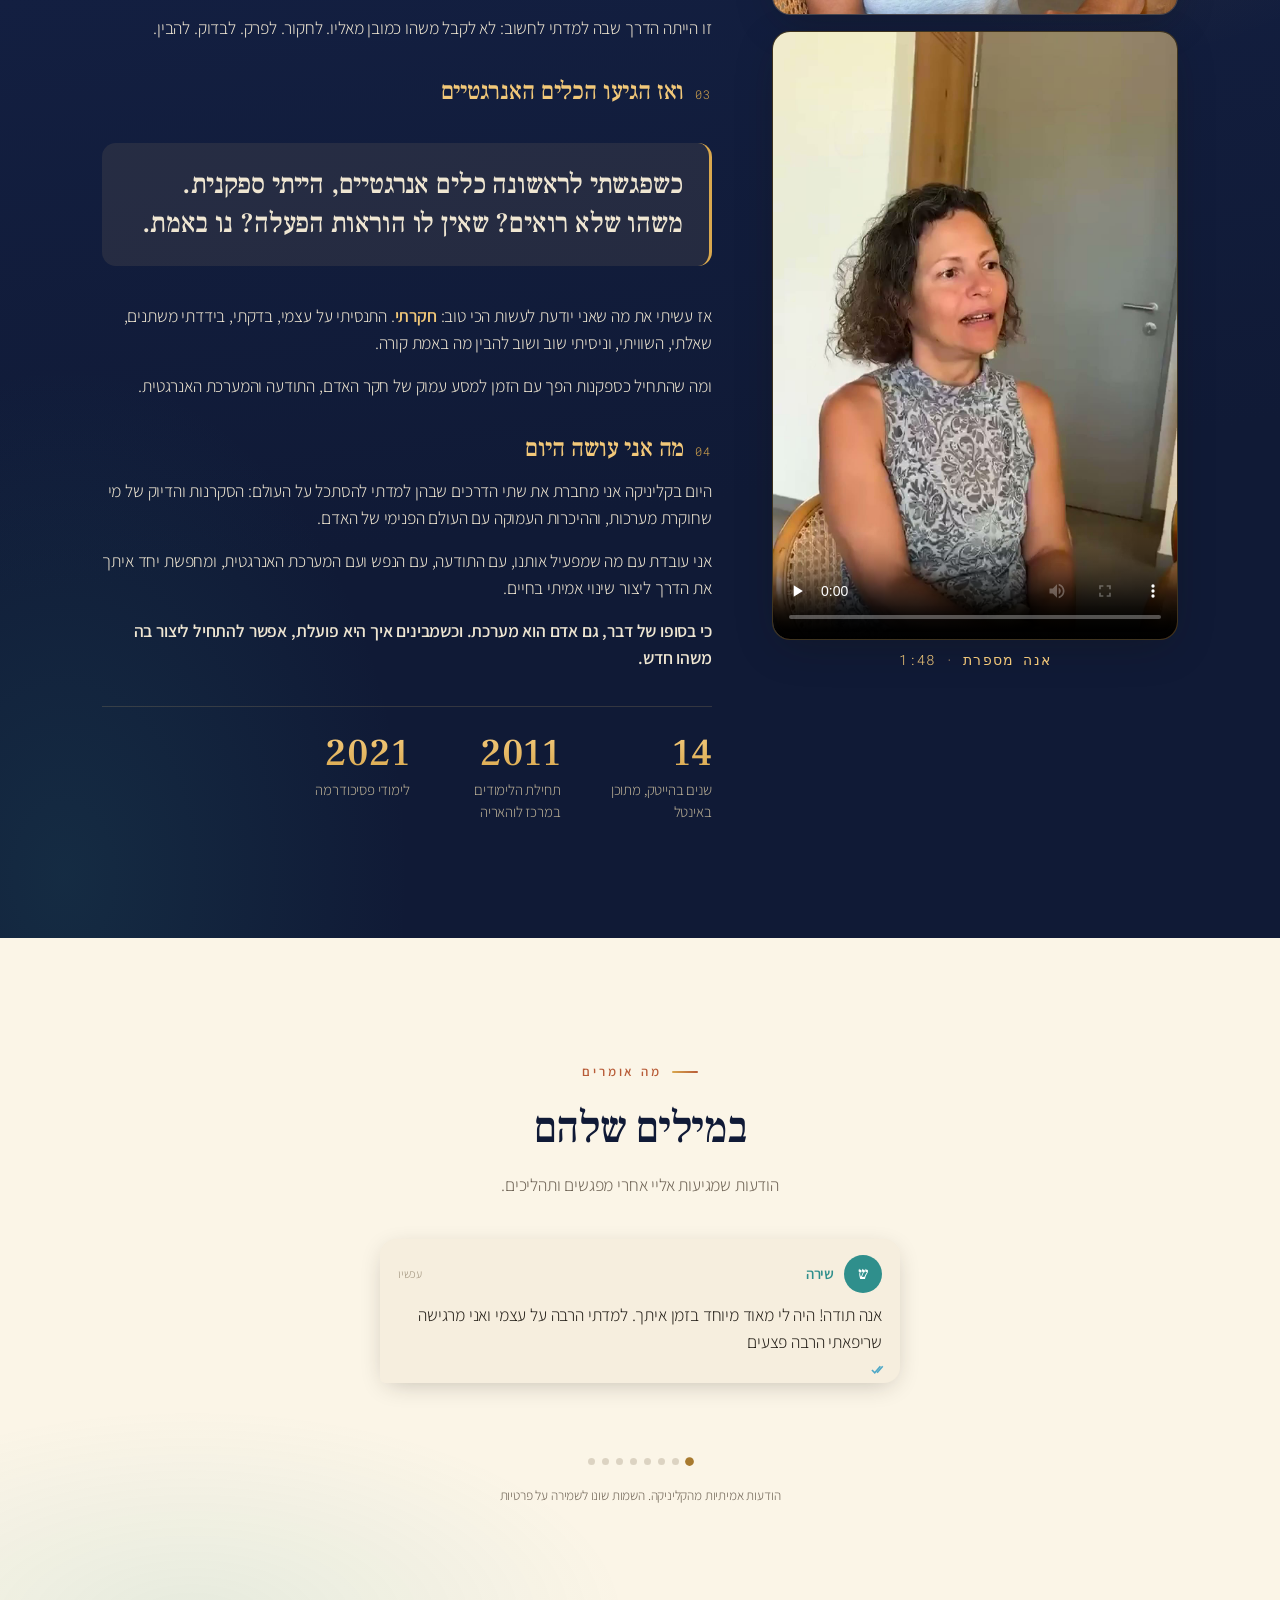
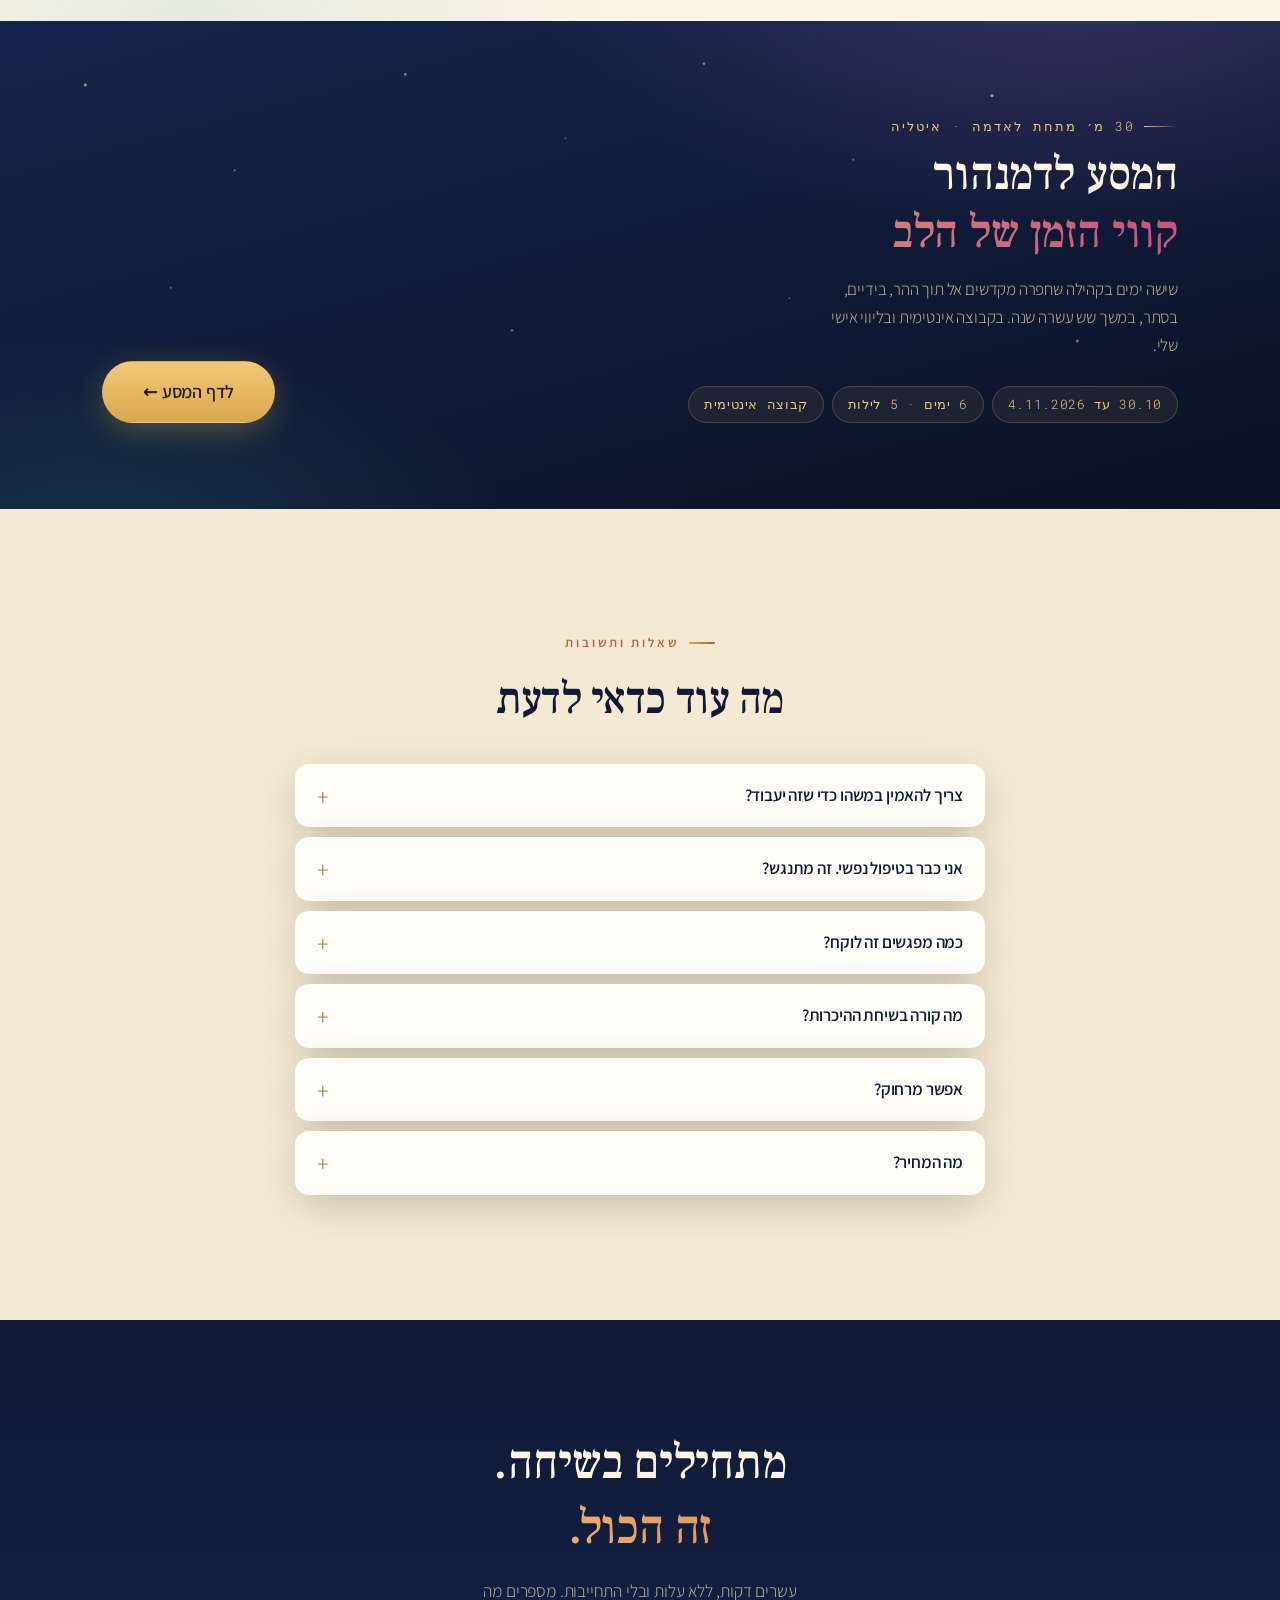
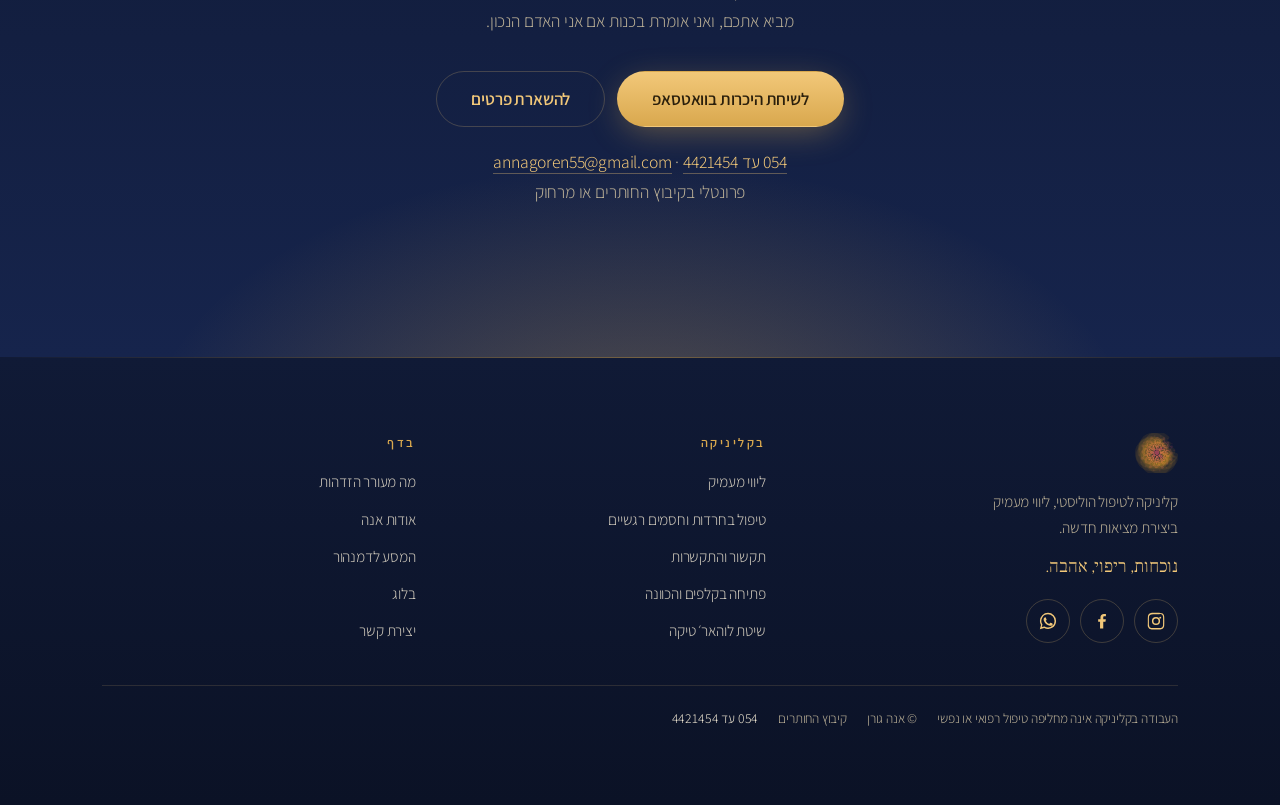
==== commit 284da442: "v5: Anna's full content rewrite - LTT, new process, hotel, 5 levels, rites" ====
--- a/index.html
+++ b/index.html
@@ -4,7 +4,7 @@
 <meta charset="UTF-8">
 <meta name="viewport" content="width=device-width, initial-scale=1, viewport-fit=cover">
 <title>Ana Clinic · אנה גורן, קליניקה לטיפול הוליסטי וליווי מעמיק</title>
-<meta name="description" content="קליניקה לטיפול הוליסטי, ליווי מעמיק ביצירת מציאות חדשה. ליווי מעמיק, טיפול בחרדות וחסמים רגשיים, תקשור והתקשרות, פתיחה בקלפים והכוונה. קיבוץ החותרים ומרחוק.">
+<meta name="description" content="קליניקה לטיפול הוליסטי, ליווי מעמיק ביצירת מציאות חדשה. טיפול בשיטת LTT ותקשור אישי. ליצור שינוי אמיתי בחיים, מבפנים החוצה. קיבוץ החותרים ואפשרות לזום.">
 <meta property="og:title" content="Ana Clinic · אנה גורן">
 <meta property="og:description" content="נוכחות, ריפוי, אהבה.">
 <meta property="og:type" content="website">
@@ -118,6 +118,11 @@
 .breathe__btn[data-phase="in"]{ transform:scale(1.16); box-shadow:0 0 60px -6px rgba(242,200,121,.6) }
 .breathe__btn[data-phase="hold"]{ transform:scale(1.16) }
 .breathe__btn[data-phase="out"]{ transform:scale(1); box-shadow:0 0 20px -8px rgba(242,200,121,.3) }
+@media (prefers-reduced-motion: no-preference){
+  .breathe__btn{ animation:curioPulse 4.5s ease-in-out infinite }
+}
+@keyframes curioPulse{ 0%,100%{ transform:scale(1); box-shadow:0 0 20px -8px rgba(242,200,121,.3) }
+  50%{ transform:scale(1.06); box-shadow:0 0 55px -6px rgba(242,200,121,.55) } }
 .breathe__btn span{
   font-family:var(--serif); font-weight:500; font-size:21px; color:var(--terra);
   pointer-events:none;
@@ -186,11 +191,15 @@
 .idb--2{ background:linear-gradient(150deg,#FBE3EC,#F3C6D8); transform:rotate(1.1deg);  border-radius:32px 32px 12px 32px }
 .idb--3{ background:linear-gradient(150deg,#DFF2F1,#BFE3E1); transform:rotate(-0.8deg); border-radius:12px 32px 32px 32px }
 .idb--4{ background:linear-gradient(150deg,#EAE3F6,#D4C6EC); transform:rotate(1.4deg);  border-radius:32px 12px 32px 32px }
+.idb--6{ background:linear-gradient(150deg,#E3EFDD,#C6E0BE); transform:rotate(.9deg);  border-radius:32px 12px 32px 32px }
+.idb--7{ background:linear-gradient(150deg,#FBEadf,#F0D4C0); transform:rotate(-1.4deg); border-radius:12px 32px 32px 32px }
 .idb--5{ background:linear-gradient(150deg,#FCE9DC,#F5CFB4); transform:rotate(-1.1deg); border-radius:32px 32px 32px 12px }
 @media (prefers-reduced-motion: no-preference){
   .idb{ animation:idbFloat 6s ease-in-out infinite }
   .idb--2{ animation-delay:1.2s } .idb--3{ animation-delay:2.4s }
-  .idb--4{ animation-delay:3.6s } .idb--5{ animation-delay:4.8s }
+  .idb--4{ animation-delay:3.6s } .idb--6{ background:linear-gradient(150deg,#E3EFDD,#C6E0BE); transform:rotate(.9deg);  border-radius:32px 12px 32px 32px }
+.idb--7{ background:linear-gradient(150deg,#FBEadf,#F0D4C0); transform:rotate(-1.4deg); border-radius:12px 32px 32px 32px }
+.idb--5{ animation-delay:4.8s }
 }
 @keyframes idbFloat{ 0%,100%{ translate:0 0 } 50%{ translate:0 -5px } }
 .ident__after{
@@ -612,16 +621,14 @@
  <div class="rev">
  <span class="eyebrow">Ana Clinic · אנה גורן</span>
 
- <h1>קליניקה לטיפול הוליסטי,<br><b>ליווי מעמיק ביצירת מציאות חדשה</b></h1>
+ <h1>קליניקה לטיפול הוליסטי,<br><b>ליצור שינוי אמיתי בחיים, מבפנים החוצה</b></h1>
 
  <p class="hero__mantra">נוכחות, ריפוי, אהבה.</p>
 
  <div class="hero__svc">
- <span>ליווי מעמיק</span>
- <span>טיפול בחרדות וחסמים רגשיים</span>
- <span>תקשור והתקשרות</span>
- <span>פתיחה בקלפים והכוונה</span>
- </div>
+        <span>טיפול בשיטת LTT</span>
+        <span>תקשור אישי</span>
+      </div>
 
  <div class="btn-row hero__cta">
  <a class="btn btn--gold" href="contact.html">לשיחת היכרות</a>
@@ -631,7 +638,7 @@
  <div class="hero__meta">
  <div><b>ללא עלות</b>ובלי התחייבות</div>
  <div><b>קליניקה</b>קיבוץ החותרים</div>
- <div><b>וגם</b>טיפולים מרחוק</div>
+ <div><b>וגם</b>אפשרות לטיפול דרך זום</div>
  </div>
  </div>
 
@@ -644,14 +651,13 @@
 
 <!-- ═══════════════════ רגע לנשום ═══════════════════ -->
 <section class="sect sect--tight breathe">
- <div class="wrap read rev">
- <span class="eyebrow">לפני שממשיכים</span>
- <h2 class="h-sect" style="margin-top:.5em; color:var(--night)">רגע אחד לעצמך</h2>
- <button class="breathe__btn" type="button" data-phase="idle" aria-live="polite">
- <span>לנשום רגע</span>
- </button>
- <p class="breathe__hint">לחצו על העיגול לשלושה סבבי נשימה. ארבע פנימה, שתיים להחזיק, שש החוצה.</p>
- </div>
+  <div class="wrap read rev">
+    <span class="eyebrow">רגע לפני שממשיכים</span>
+    <h2 class="h-sect" style="margin-top:.5em; color:var(--night)">יש משהו שכדאי לבדוק.</h2>
+    <a class="breathe__btn" href="#identify" data-curio>
+      <span>מה הביא אותי לכאן?</span>
+    </a>
+  </div>
 </section>
 
 <!-- ═══════════════════ מה מעורר הזדהות ═══════════════════ -->
@@ -663,18 +669,17 @@
  <div class="wrap">
  <div class="read center rev">
  <span class="eyebrow">נקודת התחלה</span>
- <h2 class="h-sect" style="margin-top:.5em; color:var(--night)">מה מעורר אצלך הזדהות?</h2>
- <p style="margin-top:1em; color:var(--ink-2)">
- לא צריך לדעת מה השם של זה. מספיק שמשפט אחד מרגיש מוכר.
-      </p>
+ <h2 class="h-sect" style="margin-top:.5em; color:var(--night)">אולי משהו מהדברים האלה מוכר לך:</h2>
  </div>
 
  <div class="ident__cloud rev" data-d="1">
-      <span class="idb idb--1">״הראש לא מפסיק לדאוג ממה שעוד לא קרה״</span>
-      <span class="idb idb--2">״החרדה מנהלת אותי, לא אני אותה״</span>
-      <span class="idb idb--3">״אני רואה את כולם. אבל מי רואה אותי?״</span>
-      <span class="idb idb--4">״קשה לי להרפות, גם כשהכול בסדר״</span>
-      <span class="idb idb--5">״התרחקתי מאנשים שהיו קרובים לי״</span>
+      <span class="idb idb--1">״יש לי הכול, אז למה יש לי תחושה שמשהו חסר?״</span>
+      <span class="idb idb--2">״התעייפתי מלנסות לפתור שוב ושוב את אותו הדבר.״</span>
+      <span class="idb idb--3">״אני אומר/ת כן, למרות שבפנים אני ממש רוצה להגיד לא.״</span>
+      <span class="idb idb--4">״למה אני מרגיש/ה אשם/ה בכל פעם שאני בוחר/ת בעצמי?״</span>
+      <span class="idb idb--5">״אני יודע/ת מה אני רוצה, אבל בוחר/ת במה שנכון לאחרים.״</span>
+      <span class="idb idb--6">״קשה לי לקבל מחמאה בלי לחשוב שהם סתם אומרים.״</span>
+      <span class="idb idb--7">״אני מפחד/ת שיגלו שאני לא באמת מספיק טוב/ה כמו שהם חושבים.״</span>
     </div>
  </div>
 </section>
@@ -684,7 +689,10 @@
  <div class="wrap">
  <div class="read center rev">
  <span class="eyebrow">איך עובדים</span>
- <h2 class="h-sect" style="margin-top:.5em; color:var(--night)">מטפלים בשורש.<br>לא רק בסימפטום.</h2>
+ <h2 class="h-sect" style="margin-top:.5em; color:var(--night)">איך נראה התהליך?</h2>
+      <p style="margin-top:1em; font-family:var(--serif); font-weight:500; font-size:clamp(18px,3.8vw,23px); color:var(--terra)">
+        במקום להמשיך לנגב את הרצפה. לבדוק מה גורם לברז לטפטף.
+      </p>
  </div>
 
  <div class="how__bridge rev" data-d="1">
@@ -701,46 +709,47 @@
           <ellipse class="faucet__splash" cx="93" cy="118" rx="10" ry="3" fill="none" stroke="#7FB8D8" stroke-width="2"/>
         </svg>
       </div>
-      <b>דמיינו ברז שמטפטף.</b>
       <span>
-        אפשר לנגב את הרצפה כל יום, ואפשר פעם אחת לסגור את הברז.
-        רוב הזמן אנחנו מנגבים: עוד שיחה על אותו כאב, עוד החלטה שהפעם יהיה אחרת.
-        ובפנים משהו ממשיך לטפטף.
-        <strong style="font-weight:600">בקליניקה הולכים אל הברז עצמו</strong>:
-        אל מה שהגוף והרגש למדו פעם, וממשיכים לעשות עד היום.
+        אפשר להחליף זוגיות, מקום עבודה או סביבה, ועדיין למצוא את עצמנו שוב ושוב באותם אתגרים.<br><br>
+        ומה אם לא מה שקורה בחוץ חוזר על עצמו, אלא הדרך שבה אנחנו פוגשים את מה שקורה?<br>
+        ומה אם מה שקורה בחיים שלנו הוא לא משהו שצריך לפתור, אלא משהו שאפשר ללמוד ממנו?<br><br>
+        <strong style="font-weight:600">במקום לנסות שוב ושוב לשנות את מה שקורה בחוץ, נתחיל לשנות את מה שמפעיל אותנו מבפנים.</strong>
       </span>
     </div>
 
  <div class="steps rev" data-d="2">
       <div class="step">
         <span class="step__n">1</span>
-        <h3>מוצאים יחד מה הדפוס</h3>
+        <h3>הגדרת כיוון</h3>
         <p>
-          שיחה פשוטה, בגובה העיניים. בלי לחפור בעבר ובלי להיזכר בכאב,
-          רק לזהות יחד את הדבר שחוזר אצלכם שוב ושוב.
+          במפגש הראשון נגדיר יחד את מטרות התהליך ונזקק מהן איזו מציאות היית רוצה ליצור.
+          זה המצפן שמלווה את התהליך ומחזיק את הכיוון לאורך הדרך.
         </p>
       </div>
       <div class="step">
         <span class="step__n">2</span>
-        <h3>משחררים אותו מהמקום</h3>
+        <h3>הרחבת התודעה</h3>
         <p>
-          עבודה עדינה בכלים של השיטה, שמדברת לא רק אל המחשבות אלא גם אל מה
-          שהגוף והנפש מחזיקים. בלי מגע ובלי שיעורי בית. את ההקלה מרגישים בגוף.
+          דרך שיחה בגובה העיניים על מה שקורה בחיים, נזהה את הדפוסים והמנגנונים שמפעילים
+          אותנו ונתבונן במה שנמצא מתחת לתגובה האוטומטית. נפתח נקודות מבט חדשות והבנה
+          עמוקה יותר של האופן שבו אנחנו מפרשים וחווים את המציאות. ככל שהתודעה תתרחב,
+          יפתחו אפשרויות חדשות שלא היו זמינות קודם.
         </p>
       </div>
       <div class="step">
         <span class="step__n">3</span>
-        <h3>מתמידים עד ההרגל</h3>
+        <h3>יצירת שינוי</h3>
         <p>
-          מלווים את השינוי בקצב שלכם עד שהוא נהיה טבעי. לא משהו שצריך
-          להתאמץ לשמור עליו, פשוט ככה זה עכשיו.
+          נשלב כלי LTT ברובד האנרגטי ונעבוד עם מה שנחשף בתהליך ברמה עמוקה יותר.
+          העבודה ממשיכה אל תוך החיים: התנסות, חזרה עם מה שקרה, למידה, דיוק וממשיכים משם.
+          עד שהשינוי הופך מהתנסות ומחוויה חדשה, לדרך חיים חדשה.
         </p>
       </div>
     </div>
 
     <p class="how__hold rev" data-d="3">
-      <b>סדרה של 5 עד 8 מפגשים</b>, בקצב שלכם. מחליטים יחד אחרי הראשון,
-      בלי התחייבות מראש, וכדי שהשינוי יחזיק גם חודשים אחרי שיוצאים מהקליניקה.
+      התהליך מתאים לגברים ולנשים שמבקשים ליצור שינוי אמיתי בחיים
+      ומוכנים להיות שותפים פעילים בתהליך.
     </p>
  </div>
 </section>
@@ -749,78 +758,48 @@
 <section class="sect svcwrap" id="services">
   <div class="wrap">
     <div class="read center rev">
-      <span class="eyebrow">מה יש בקליניקה</span>
-      <h2 class="h-sect" style="margin-top:.5em; color:var(--night)">ארבע דרכי עבודה</h2>
-      <p style="margin-top:1em; color:var(--ink-2)">
-        לא צריך לבחור מראש. בשיחת ההיכרות מחליטים יחד מה מתאים.
-      </p>
+      <span class="eyebrow">מה יש בקליניקה?</span>
+      <h2 class="h-sect" style="margin-top:.5em; color:var(--night)">מה מביא אותך לכאן?</h2>
     </div>
 
     <div class="svc rev" data-d="1">
       <div class="svc__card">
-        <h3>ליווי מעמיק</h3>
-        <p class="for">למי שכבר הבינו הכול על עצמם, ובכל זאת שום דבר לא זז</p>
+        <h3>טיפול בשיטת LTT</h3>
+        <p class="for">כשרוצים ליצור שינוי אמיתי בחיים</p>
         <p>
-          תהליך מתמשך שעובד על השורש עצמו, לא על הסימפטום הבודד.
-          מערכות יחסים, זוגיות, ביטחון עצמי, תקיעות חוזרת.
-        </p>
-        <details class="svc__deep"><summary>מה זה כולל +</summary><ul>
-          <li>מפגש ראשון: מיפוי. מה חוזר, איפה זה פוגש אתכם ומה כבר ניסיתם</li>
-          <li>עבודה משולבת: שיחה, תודעה וכלים אנרגטיים, על מה שמפעיל ולא רק על מה שמורגש</li>
-          <li>סדרה של 5 עד 8 מפגשים, פרונטלי או מרחוק. בלי שיעורי בית</li>
-        </ul></details>
+          חרדה, פחדים · חסמים ודפוסים רגשיים · זוגיות ומערכות יחסים · קושי להציב גבולות ·
+          ריצוי · ביקורת עצמית · ביטחון עצמי · דפוסים שחוזרים על עצמם · תחושת תקיעות ·
+          צמתים ושינויים בחיים
+        </p>
+        <p style="margin-top:.9em">
+          עבודה דרך שיחה, הרחבת תודעה, כלים להכוונה והתבוננות וכלי LTT ברובד האנרגטי.
+          לעיתים אני משלבת גם קלפים או תקשור כחלק מהעבודה.
+        </p>
+        <p style="margin-top:.9em">
+          <strong style="font-weight:600">המטרה היא לא רק להבין את עצמנו טוב יותר, אלא ליצור שינוי
+          באופן שבו אנחנו חווים, בוחרים ופועלים בחיים.</strong>
+        </p>
         <a class="more" href="contact.html">לשיחת היכרות ←</a>
       </div>
 
       <div class="svc__card">
-        <h3>טיפול בחרדות וחסמים רגשיים</h3>
-        <p class="for">כשהגוף מגיב לפני שיש זמן לחשוב</p>
+        <h3>תקשור אישי</h3>
+        <p class="for">כשרוצים לשפוך אור על צומת, קשר או שאלה שמעסיקים אתכם</p>
         <p>
-          חרדה, פחדים, התקפים, והחסמים שנבנו סביבם. הדברים שמפסיקים לעשות
-          כדי לא לפגוש את זה. עבודה על מה שמפעיל את התגובה.
-        </p>
-        <details class="svc__deep"><summary>מה זה כולל +</summary><ul>
-          <li>עבודה על מה שמפעיל את התגובה, לא רק על ההרגעה שאחריה</li>
-          <li>כלים לרגעי הצפה, שנשארים אתכם גם אחרי הסדרה</li>
-          <li>בקצב שלכם. אף אחד לא נדחף למקום שהוא לא מוכן לו</li>
-        </ul></details>
-        <a class="more" href="contact.html">לשיחת היכרות ←</a>
-      </div>
-
-      <div class="svc__card">
-        <h3>תקשור והתקשרות</h3>
-        <p class="for">כשרוצים זווית ראייה אחרת על מסלול החיים</p>
-        <p>
-          מפגש שמאיר את התמונה הרחבה: מהות הקשרים עם הסובבים,
-          חיבור לייעוד, ורעיונות מעשיים להתמודדות עם מה שפתוח כרגע.
-        </p>
-        <details class="svc__deep"><summary>מה זה כולל +</summary><ul>
-          <li>מתאים בצומתי בחירה ובמצבי תקיעות, כשקשה לראות בבהירות</li>
-          <li>סשן ממוקד, אפשר גם מרחוק</li>
-          <li>לא מתאים כתחליף לקבלת החלטות. אם זה המצב, אגיד בכנות ואציע תהליך במקום</li>
-        </ul></details>
-        <a class="more" href="contact.html">לשיחת היכרות ←</a>
-      </div>
-
-      <div class="svc__card">
-        <h3>פתיחה בקלפים והכוונה</h3>
-        <p class="for">לצומת שצריך להחליט בה, ולא ברור לאן</p>
-        <p>
-          מפגש ממוקד וקצר יותר. הקלפים משמשים כדי להאיר את מה שכבר יודעים
-          ולא מצליחים לנסח, ומשם הכוונה מעשית לצעד הבא.
-        </p>
-        <details class="svc__deep"><summary>מה זה כולל +</summary><ul>
-          <li>מפגש ממוקד וקצר יותר, סביב שאלה או צומת אחת</li>
-          <li>הקלפים מאירים את מה שכבר יודעים ולא מצליחים לנסח</li>
-          <li>יוצאים עם כיוון מעשי לצעד הבא</li>
-        </ul></details>
+          תקשור אישי יכול לסייע לפשט מצבים מורכבים, להבין את מהותם של קשרים,
+          לקבל רעיונות ופתרונות יצירתיים וליצור מרחב פנימי וחיצוני שמאפשר להתבונן
+          על הדברים ממקום נקי ובהיר יותר.
+        </p>
+        <p style="margin-top:.9em">
+          במהלך המפגש מתקבל מידע מההדרכות ומהיכלי מידע, שמאפשר לראות פוטנציאלים
+          ואפשרויות שונות בתוך מסלול החיים.
+        </p>
+        <p style="margin-top:.9em">
+          <strong style="font-weight:600">כדי לראות יותר, לקבל בהירות, להבין יותר, ולבחור מתוך חופש.</strong>
+        </p>
         <a class="more" href="contact.html">לשיחת היכרות ←</a>
       </div>
     </div>
-
-    <p class="center cap rev" data-d="2" style="margin-top:2em">
-      עמוד מפורט לכל טיפול, בדרך. בינתיים אפשר לשאול כל דבר בוואטסאפ.
-    </p>
   </div>
 </section>
 
@@ -846,65 +825,72 @@
       <div class="chap">
         <div class="chap__h"><i>01</i><b>הילדה שפחדה להתעורר</b></div>
         <p>
-          אחת החוויות הקשות שחוויתי בתור ילדה הייתה להתעורר מדי בוקר.
-          אני זוכרת את עצמי פוקחת עיניים, מסתכלת בבעתה על התקרה, אימה משתקת אותי,
-          לא מסוגלת לזוז, ולא מבינה מה משתבש שאני חוזרת כל פעם מחדש למקום המפחיד הזה.
+          אחת החוויות הקשות שאני זוכרת מהילדות הייתה להתעורר בבוקר.
+          הייתי פוקחת עיניים, מביטה בתקרה, מרגישה אימה משתקת ולא מבינה
+          למה אני שוב כאן, במקום שכל כך קשה לי להיות בו.
         </p>
         <p style="margin-top:.9em">
-          מרבית חיי רציתי לחזור הביתה. לא רציתי להיות כאן. לקח לי זמן לקבל ולהבין
-          את מהות הקיום שלי כאן, ולמצוא את הרצון לחיות באמת.
+          לקח לי שנים להבין את עצמי, את החיים ואת הרצון שלי להיות בהם באמת.
         </p>
         <p style="margin-top:.9em; color:var(--gold-hi)">
-          היום אני מתעוררת שמחה, סקרנית, ועם תשוקה לחיות את היום הזה.
-          <strong style="font-weight:600">אני יודעת מה זה לעבור את הדרך הזאת, כי עברתי אותה.</strong>
+          היום אני מתעוררת עם סקרנות ותשוקה לחיות.
+          <strong style="font-weight:600">אני יודעת מה זה לעבור דרך ארוכה אל החיים, כי עברתי אותה בעצמי.</strong>
         </p>
       </div>
 
       <div class="chap">
-        <div class="chap__h"><i>02</i><b>ומשם, לאלקטרוניקה ולהייטק</b></div>
+        <div class="chap__h"><i>02</i><b>מהייטק לחקר האדם</b></div>
         <p>
-          מגיל צעיר נמשכתי למקצועות ריאליים. בתיכון למדתי במגמת חשמל ואלקטרוניקה,
-          ומשם המסלול להייטק היה טבעי וסלול. במשך 14 שנים עבדתי באינטל,
-          תכנתתי מחשבים ומכונות, הסתכלתי על מערכות, על תהליכים ועל מגמות.
+          מגיל צעיר נמשכתי לעולמות הריאליים. למדתי חשמל ואלקטרוניקה,
+          ובהמשך עבדתי 14 שנים באינטל. תכנתתי מחשבים ומכונות, ניתחתי מערכות
+          ותהליכים וחיפשתי להבין איך דברים עובדים.
         </p>
         <p style="margin-top:.9em">
-          הייתי טובה בזה ואהבתי את מה שעשיתי. את החברים לעבודה, את המנהלים.
-          הרגשתי שאוהבים ומעריכים אותי.
+          זו הייתה הדרך שבה למדתי לחשוב: לא לקבל משהו כמובן מאליו.
+          לחקור. לפרק. לבדוק. להבין.
         </p>
         <div class="story__gap" data-todo>
           <b>⬜ להשלים · מה גרם לך לעזוב</b>
-          הטקסט הקיים אומר ״לא עזבתי כי משהו היה חסר״. אם יש רגע, יום או הבנה
-          שהצטברה, הוא נכנס כאן. זה החלק שהופך ״עזבתי הייטק״ לסיפור.
+          אם יש רגע, יום או הבנה שהצטברה, הוא נכנס כאן.
         </div>
       </div>
 
       <div class="chap">
-        <div class="chap__h"><i>03</i><b>״נו באמת!!״</b></div>
+        <div class="chap__h"><i>03</i><b>ואז הגיעו הכלים האנרגטיים</b></div>
         <p class="story__pull">
-          אבל כלי אנרגטי? משהו שלא רואים, שאין לו הוראות הפעלה? נו באמת!!
+          כשפגשתי לראשונה כלים אנרגטיים, הייתי ספקנית.
+          משהו שלא רואים? שאין לו הוראות הפעלה? נו באמת.
         </p>
         <p>
-          לא קניתי את זה בהתחלה. אז עשיתי מה שידעתי לעשות,
+          אז עשיתי את מה שאני יודעת לעשות הכי טוב:
           <strong style="font-weight:600; color:var(--gold-hi)">חקרתי</strong>.
-          התנסיתי על עצמי, בידדתי משתנים, תחקרתי מטופלים כדי להבין מה בדיוק קורה.
+          התנסיתי על עצמי, בדקתי, בידדתי משתנים, שאלתי, השוויתי,
+          וניסיתי שוב ושוב להבין מה באמת קורה.
         </p>
         <p style="margin-top:.9em">
-          וזה עבד. שוב ושוב, גם כשעשיתי הכול כדי להוכיח לעצמי שלא.
+          ומה שהתחיל כספקנות הפך עם הזמן למסע עמוק של חקר האדם, התודעה והמערכת האנרגטית.
         </p>
       </div>
 
       <div class="chap">
         <div class="chap__h"><i>04</i><b>מה אני עושה היום</b></div>
         <p>
-          אני עובדת עם המערכת המורכבת ביותר שקיימת, האדם. הנפש, המוח, התודעה
-          והמערכת האנרגטית שמרכיבים את מי שאנחנו. הרקע הטכנולוגי הוא חלק ממה
-          שמאפשר לי לעשות את זה: פענוח של מנגנונים, ומציאת הדרך לייעל אותם.
+          היום בקליניקה אני מחברת את שתי הדרכים שבהן למדתי להסתכל על העולם:
+          הסקרנות והדיוק של מי שחוקרת מערכות, וההיכרות העמוקה עם העולם הפנימי של האדם.
+        </p>
+        <p style="margin-top:.9em">
+          אני עובדת עם מה שמפעיל אותנו, עם התודעה, עם הנפש ועם המערכת האנרגטית,
+          ומחפשת יחד איתך את הדרך ליצור שינוי אמיתי בחיים.
+        </p>
+        <p style="margin-top:.9em">
+          <strong style="font-weight:600">כי בסופו של דבר, גם אדם הוא מערכת. וכשמבינים איך היא פועלת,
+          אפשר להתחיל ליצור בה משהו חדש.</strong>
         </p>
       </div>
 
       <div class="story__stat">
         <div><b>14</b><span>שנים בהייטק, מתוכן באינטל</span></div>
-        <div><b>2012</b><span>תחילת הלימודים באוניברסיטה הקוסמית</span></div>
+        <div><b>2011</b><span>תחילת הלימודים במרכז לוהאריה</span></div>
         <div><b>2021</b><span>לימודי פסיכודרמה</span></div>
       </div>
     </div>
@@ -955,12 +941,12 @@
  <h2>המסע לדמנהור<em>קווי הזמן של הלב</em></h2>
  <p>
  שישה ימים בקהילה שחפרה מקדשים אל תוך ההר, בידיים, בסתר,
- במשך שש עשרה שנה. בקבוצה קטנה ובליווי שלי.
+ במשך שש עשרה שנה. בקבוצה אינטימית ובליווי אישי שלי.
  </p>
  <div class="band__chips">
  <span>30.10 עד 4.11.2026</span>
  <span>6 ימים · 5 לילות</span>
- <span>קבוצה קטנה</span>
+ <span>קבוצה אינטימית</span>
  </div>
  </div>
  <div class="btn-row rev" data-d="1">
@@ -1085,50 +1071,7 @@
 </footer>
 
 <script src="assets/site.js" defer></script>
-<script>
-/* תרגיל נשימה — 4 פנימה, 2 החזקה, 6 החוצה. דקה אחת. */
-(function () {
-  'use strict';
-  var btn = document.querySelector('.breathe__btn');
-  if (!btn) return;
-  var label = btn.querySelector('span');
-  var hint = document.querySelector('.breathe__hint');
-  var timer = null, cycle = 0;
-  var reduced = matchMedia('(prefers-reduced-motion: reduce)').matches;
-
-  var SEQ = [
-    { phase: 'in',   text: 'שאיפה',  ms: 4000 },
-    { phase: 'hold', text: 'רגע',    ms: 2000 },
-    { phase: 'out',  text: 'נשיפה',  ms: 6000 }
-  ];
-
-  function stop() {
-    clearTimeout(timer); timer = null; cycle = 0;
-    btn.setAttribute('data-phase', 'idle');
-    label.textContent = 'לנשום רגע';
-    if (hint) hint.textContent = 'לחצו על העיגול לשלושה סבבי נשימה. ארבע פנימה, שתיים להחזיק, שש החוצה.';
-  }
-
-  function step(i) {
-    var s = SEQ[i % SEQ.length];
-    btn.setAttribute('data-phase', s.phase);
-    label.textContent = s.text;
-    timer = setTimeout(function () {
-      if (i % SEQ.length === SEQ.length - 1) {
-        cycle++;
-        if (cycle >= 3) { stop(); return; }
-      }
-      step(i + 1);
-    }, reduced ? Math.min(s.ms, 1200) : s.ms);
-  }
-
-  btn.addEventListener('click', function () {
-    if (timer) { stop(); return; }
-    if (hint) hint.textContent = 'לחיצה נוספת עוצרת.';
-    step(0);
-  });
-}());
-</script>
+
 <script>
 /* ── פופקורן עדויות ──
    תגובה חדשה = אובייקט במערך. name חובה, text חובה, color אופציונלי. */
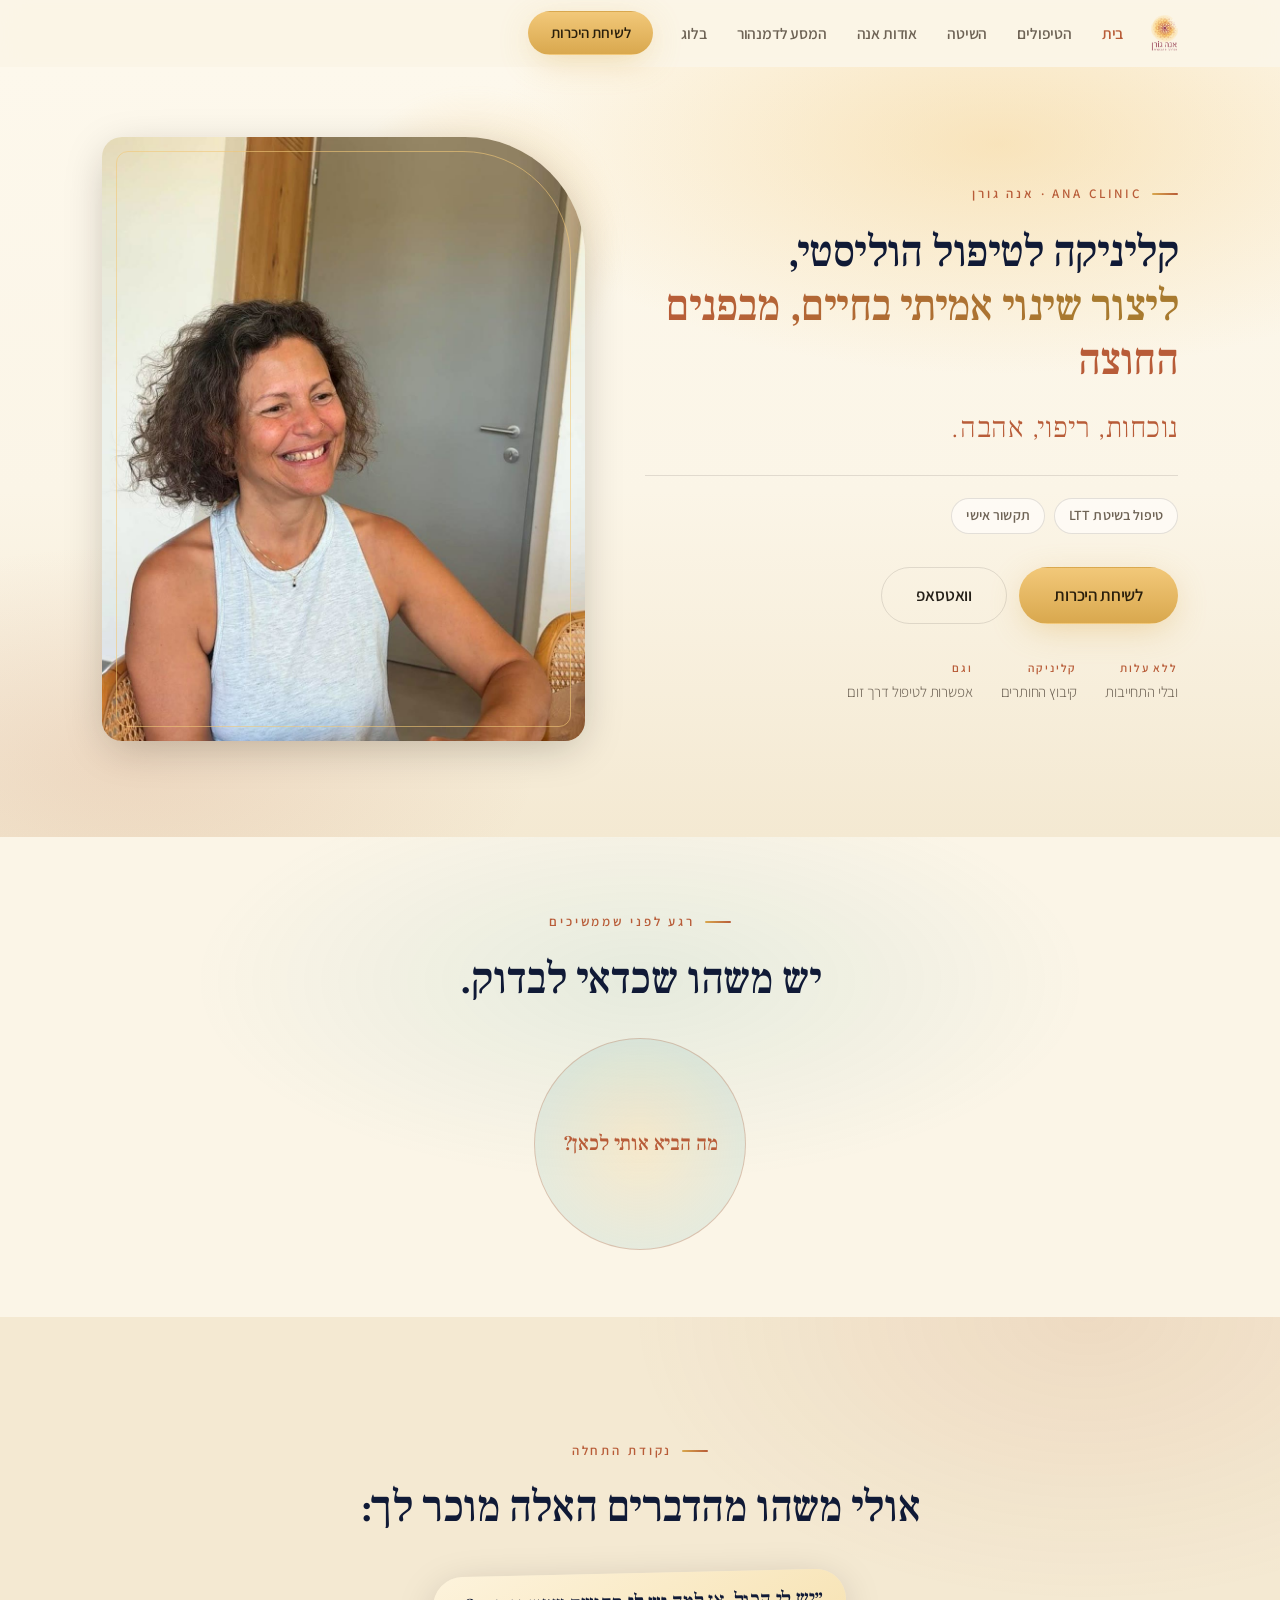
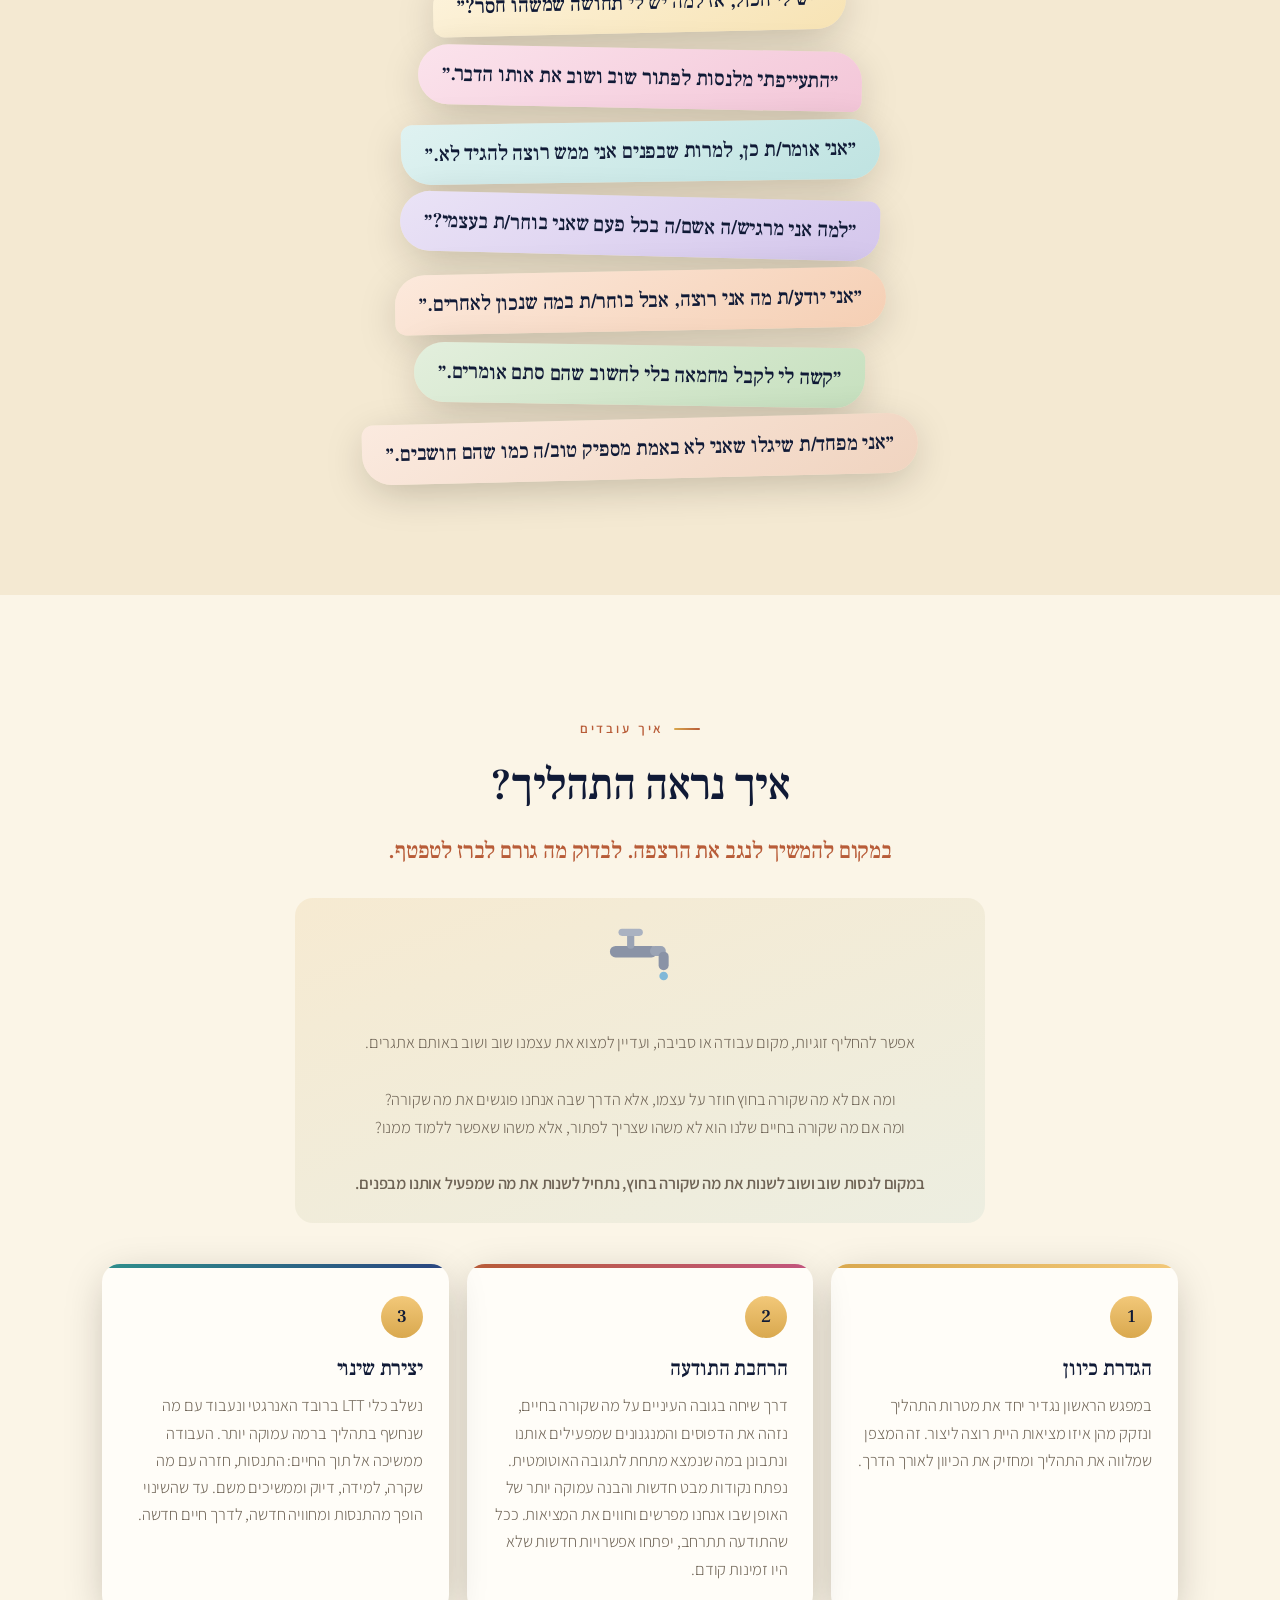
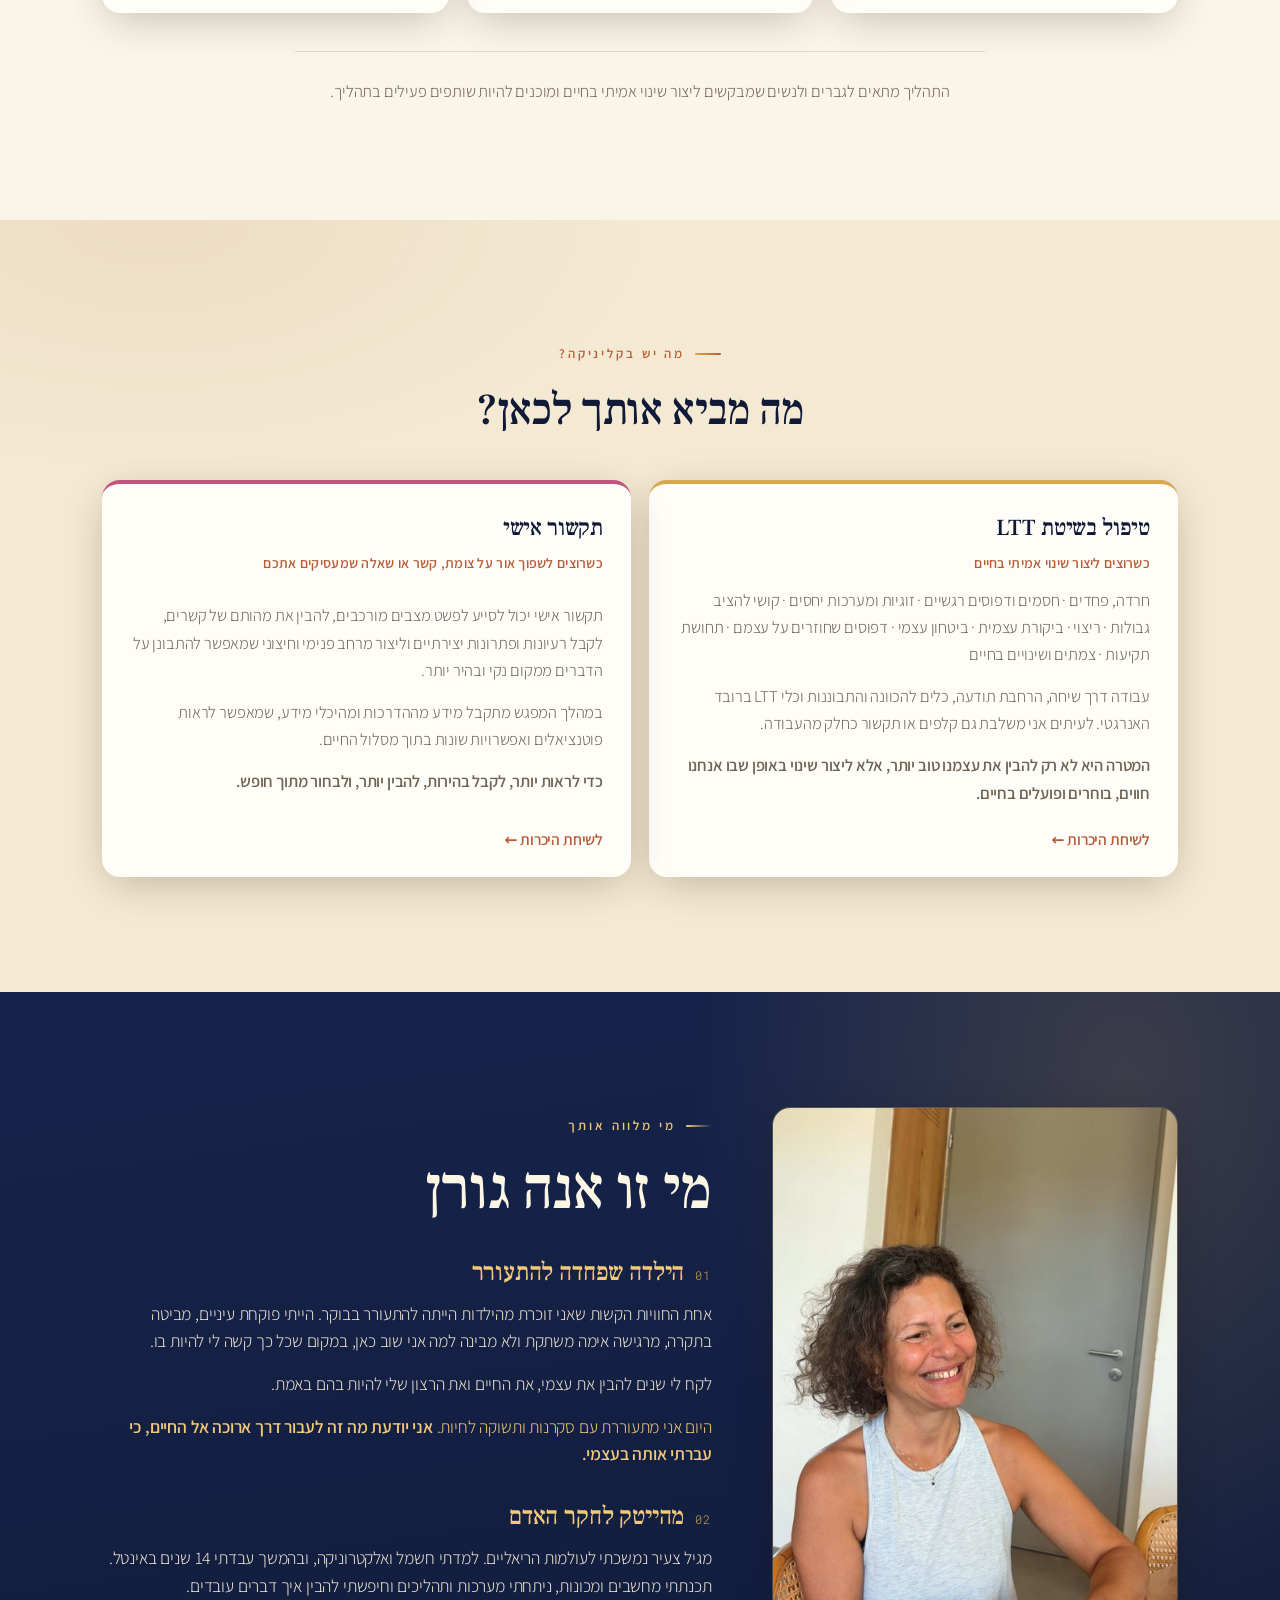
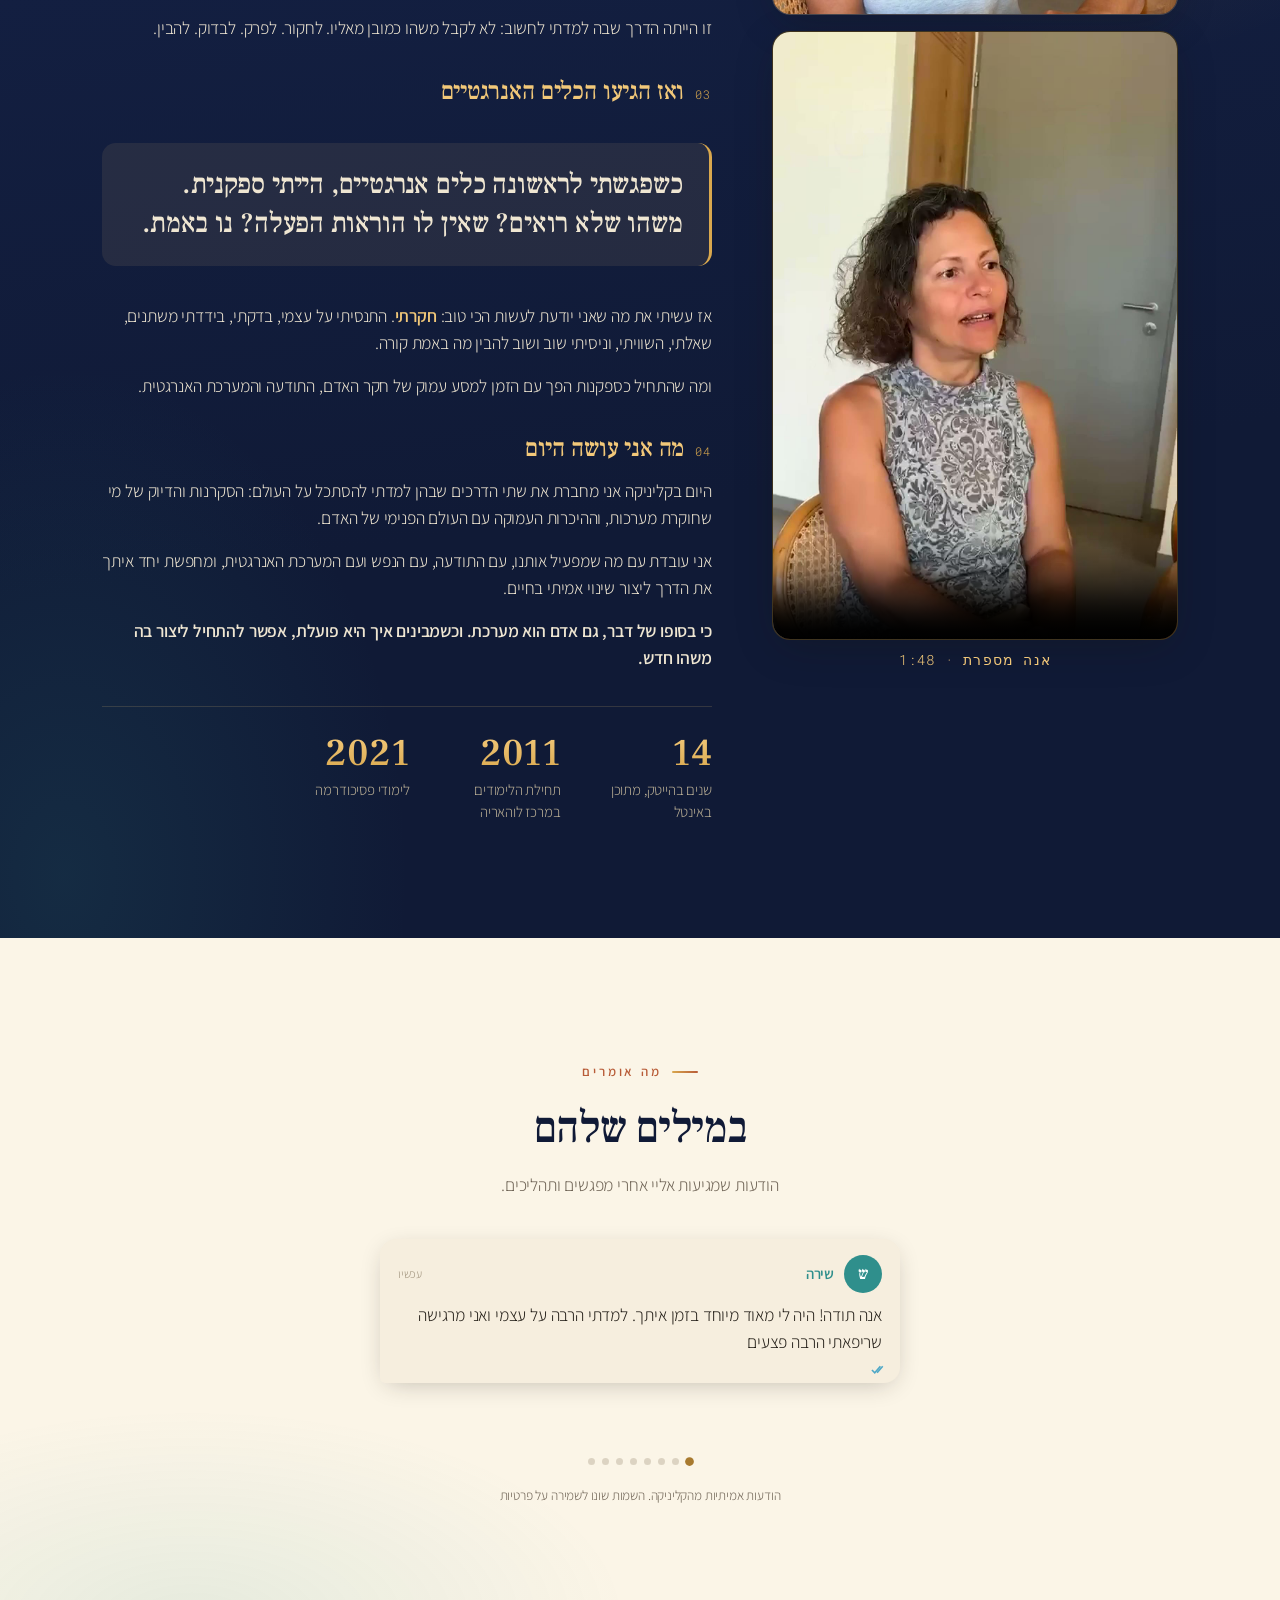
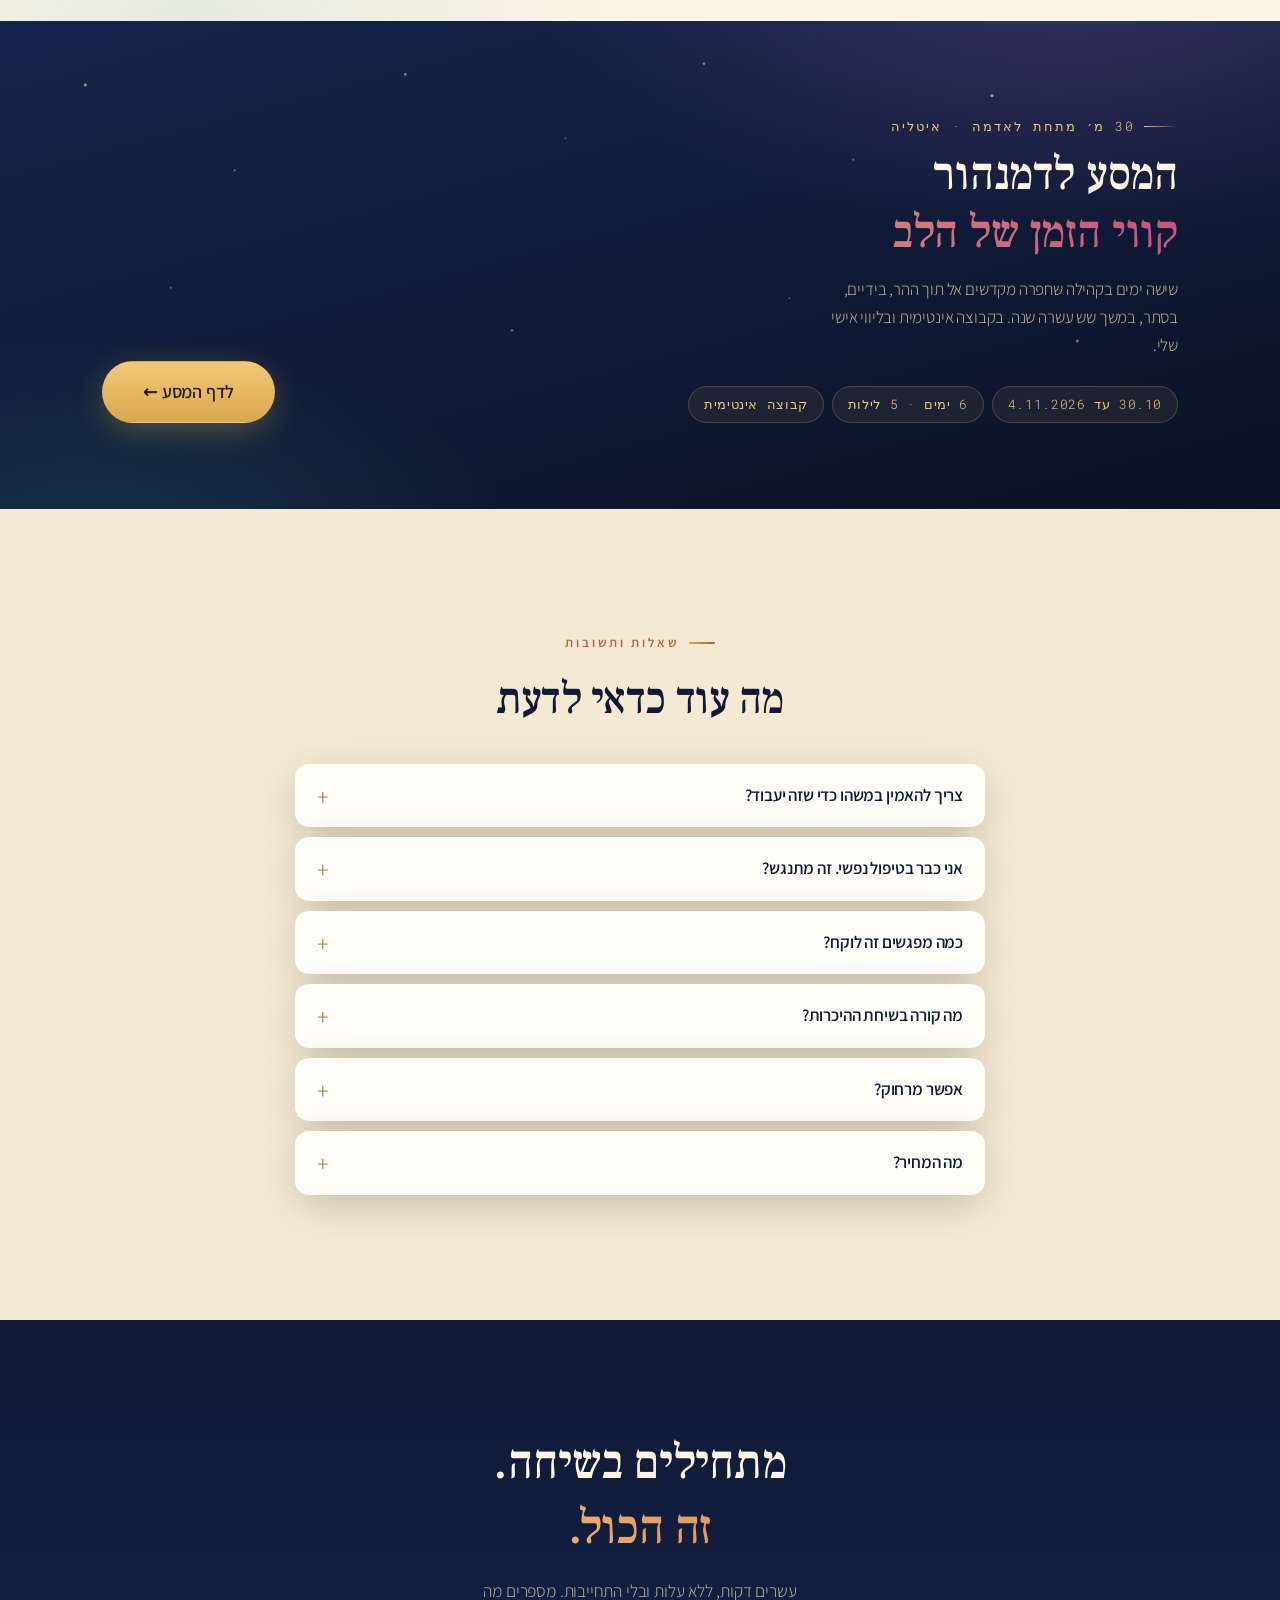
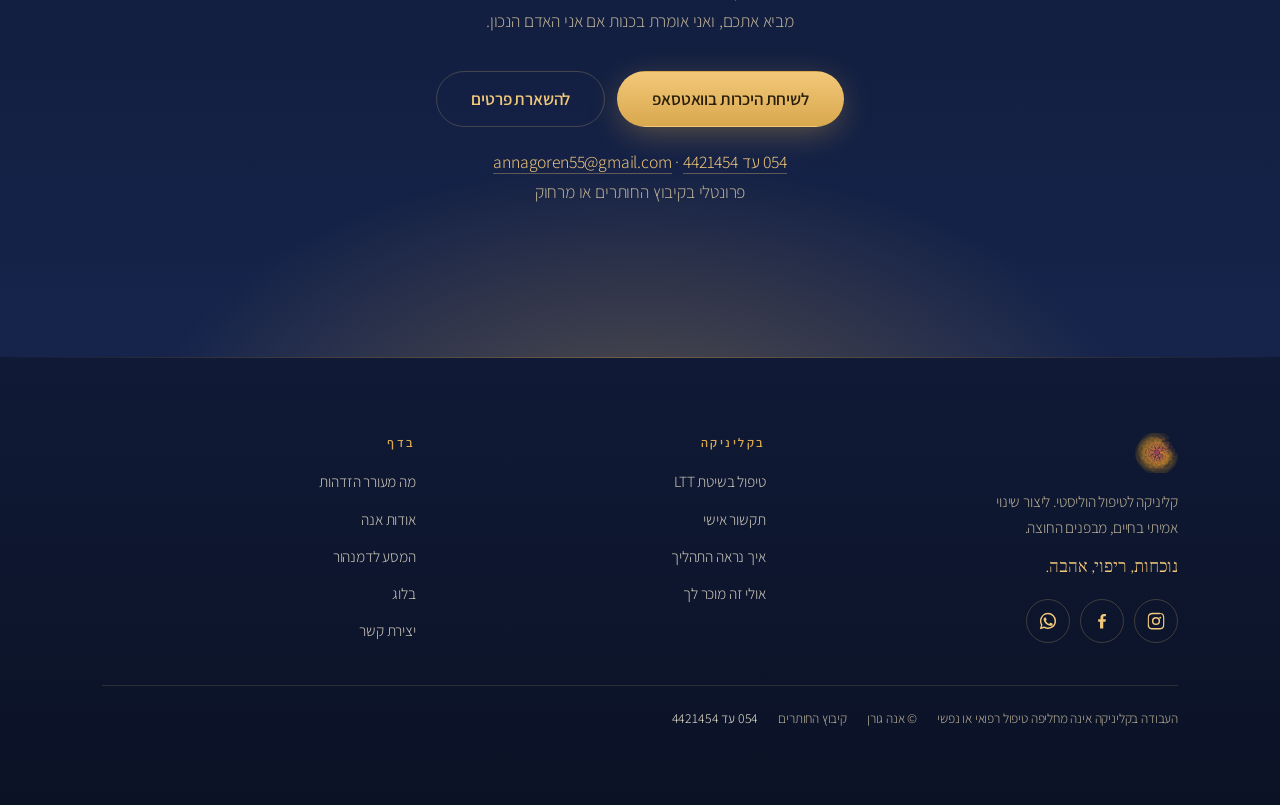
==== commit b6265d66: "v5 audit: clean 4 leftover spots (meta, sheet, footer x2)" ====
--- a/index.html
+++ b/index.html
@@ -4,7 +4,7 @@
 <meta charset="UTF-8">
 <meta name="viewport" content="width=device-width, initial-scale=1, viewport-fit=cover">
 <title>Ana Clinic · אנה גורן, קליניקה לטיפול הוליסטי וליווי מעמיק</title>
-<meta name="description" content="קליניקה לטיפול הוליסטי, ליווי מעמיק ביצירת מציאות חדשה. טיפול בשיטת LTT ותקשור אישי. ליצור שינוי אמיתי בחיים, מבפנים החוצה. קיבוץ החותרים ואפשרות לזום.">
+<meta name="description" content="קליניקה לטיפול הוליסטי. ליצור שינוי אמיתי בחיים, מבפנים החוצה. טיפול בשיטת LTT ותקשור אישי. קיבוץ החותרים ואפשרות לטיפול דרך זום.">
 <meta property="og:title" content="Ana Clinic · אנה גורן">
 <meta property="og:description" content="נוכחות, ריפוי, אהבה.">
 <meta property="og:type" content="website">
@@ -588,10 +588,8 @@
  <li><a href="#identify">מה מעורר הזדהות</a></li>
  <li><a href="#method">השיטה</a></li>
  <li><a href="#services">הטיפולים</a></li>
- <li class="is-sub"><a href="#services">ליווי מעמיק</a></li>
- <li class="is-sub"><a href="#services">חרדות וחסמים רגשיים</a></li>
- <li class="is-sub"><a href="#services">תקשור והתקשרות</a></li>
- <li class="is-sub"><a href="#services">פתיחה בקלפים והכוונה</a></li>
+ <li class="is-sub"><a href="#services">טיפול בשיטת LTT</a></li>
+ <li class="is-sub"><a href="#services">תקשור אישי</a></li>
  <li><a href="#anna">אודות אנה</a></li>
  <li><a href="damanhur.html">המסע לדמנהור</a></li>
  <li><a href="blog.html">בלוג</a></li>
@@ -1019,7 +1017,7 @@
  <div>
  <div class="foot__logo"><img src="images/logo-light.png" alt="Ana Clinic · אנה גורן" width="130" height="40"></div>
  <p style="font-size:15.5px; color:var(--pale-2); line-height:1.65; max-width:30ch">
- קליניקה לטיפול הוליסטי, ליווי מעמיק ביצירת מציאות חדשה.
+ קליניקה לטיפול הוליסטי. ליצור שינוי אמיתי בחיים, מבפנים החוצה.
  </p>
  <p style="font-family:var(--serif); font-size:18px; color:var(--gold-hi); margin-top:.7em">
  נוכחות, ריפוי, אהבה.
@@ -1041,11 +1039,10 @@
  <div>
  <h3>בקליניקה</h3>
  <ul>
- <li><a href="#services">ליווי מעמיק</a></li>
- <li><a href="#services">טיפול בחרדות וחסמים רגשיים</a></li>
- <li><a href="#services">תקשור והתקשרות</a></li>
- <li><a href="#services">פתיחה בקלפים והכוונה</a></li>
- <li><a href="#method">שיטת לוהאר׳ טיקה</a></li>
+ <li><a href="#services">טיפול בשיטת LTT</a></li>
+ <li><a href="#services">תקשור אישי</a></li>
+ <li><a href="#method">איך נראה התהליך</a></li>
+ <li><a href="#identify">אולי זה מוכר לך</a></li>
  </ul>
  </div>
 
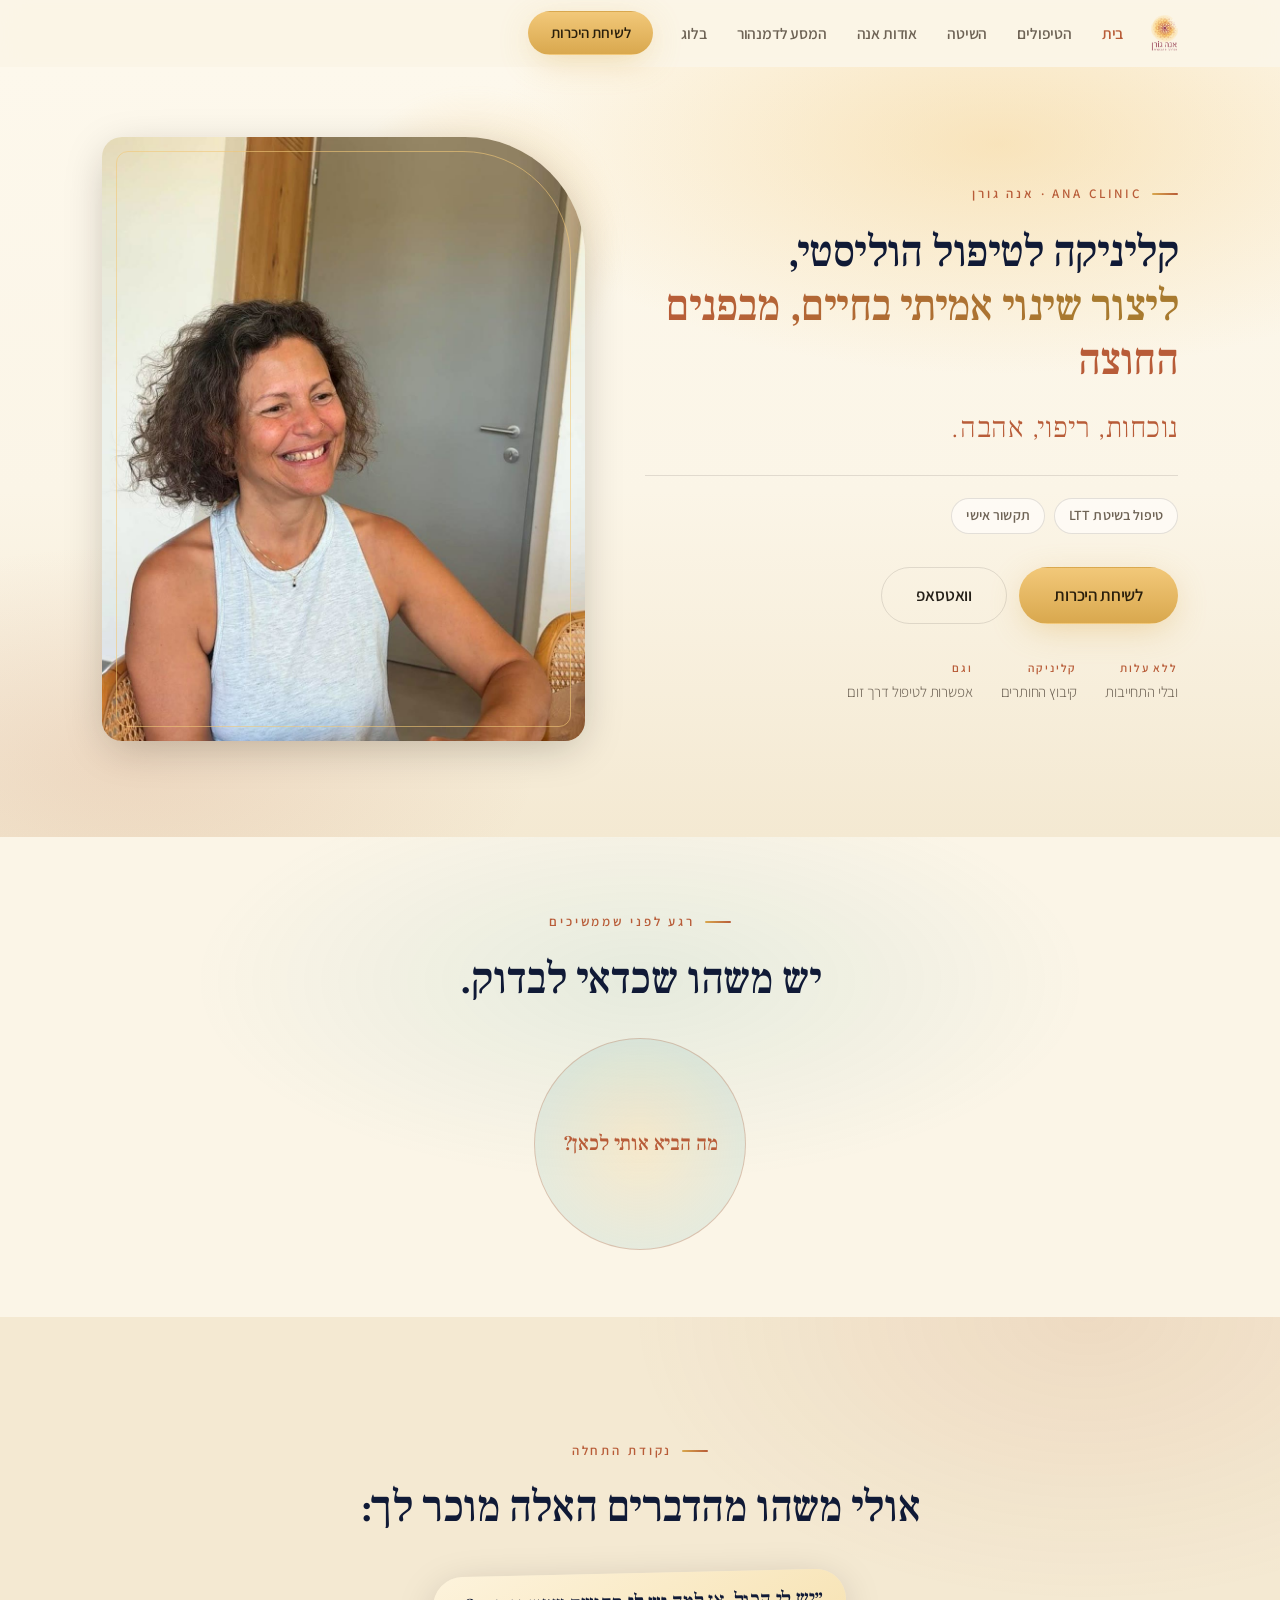
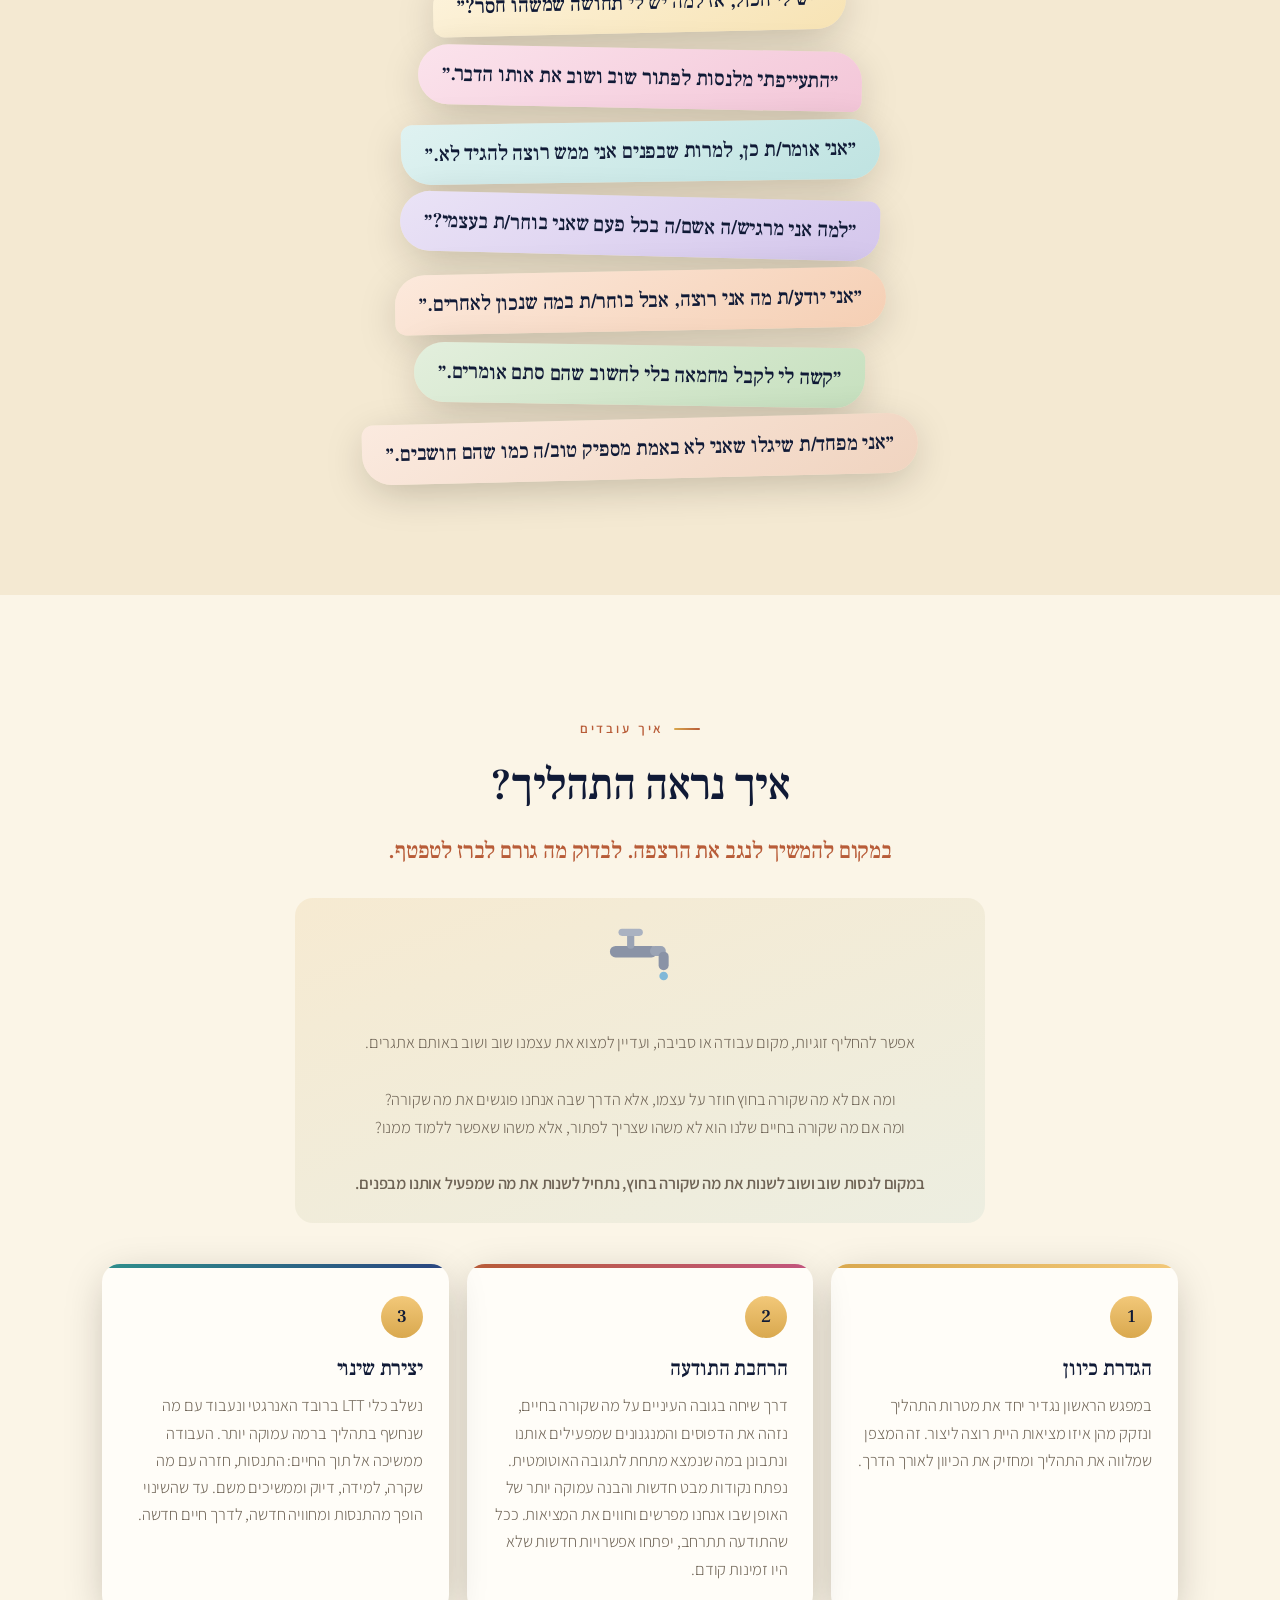
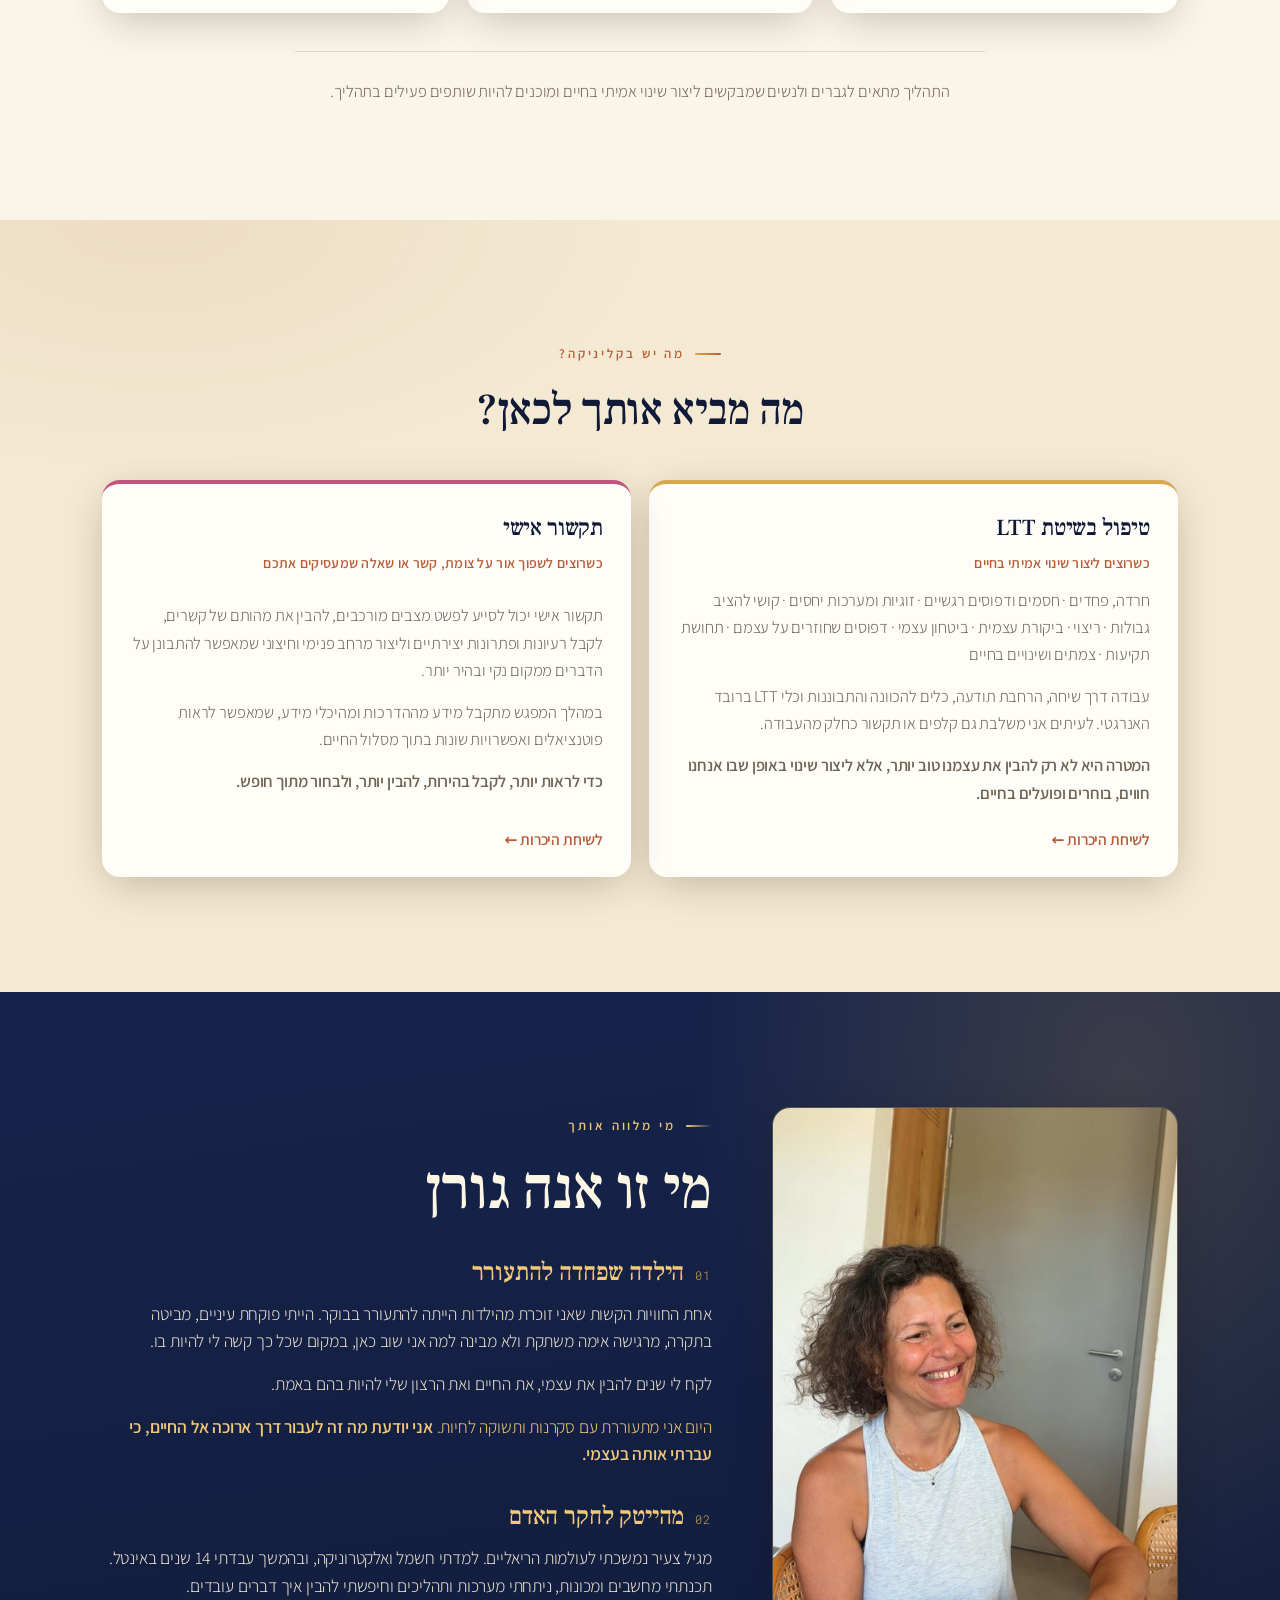
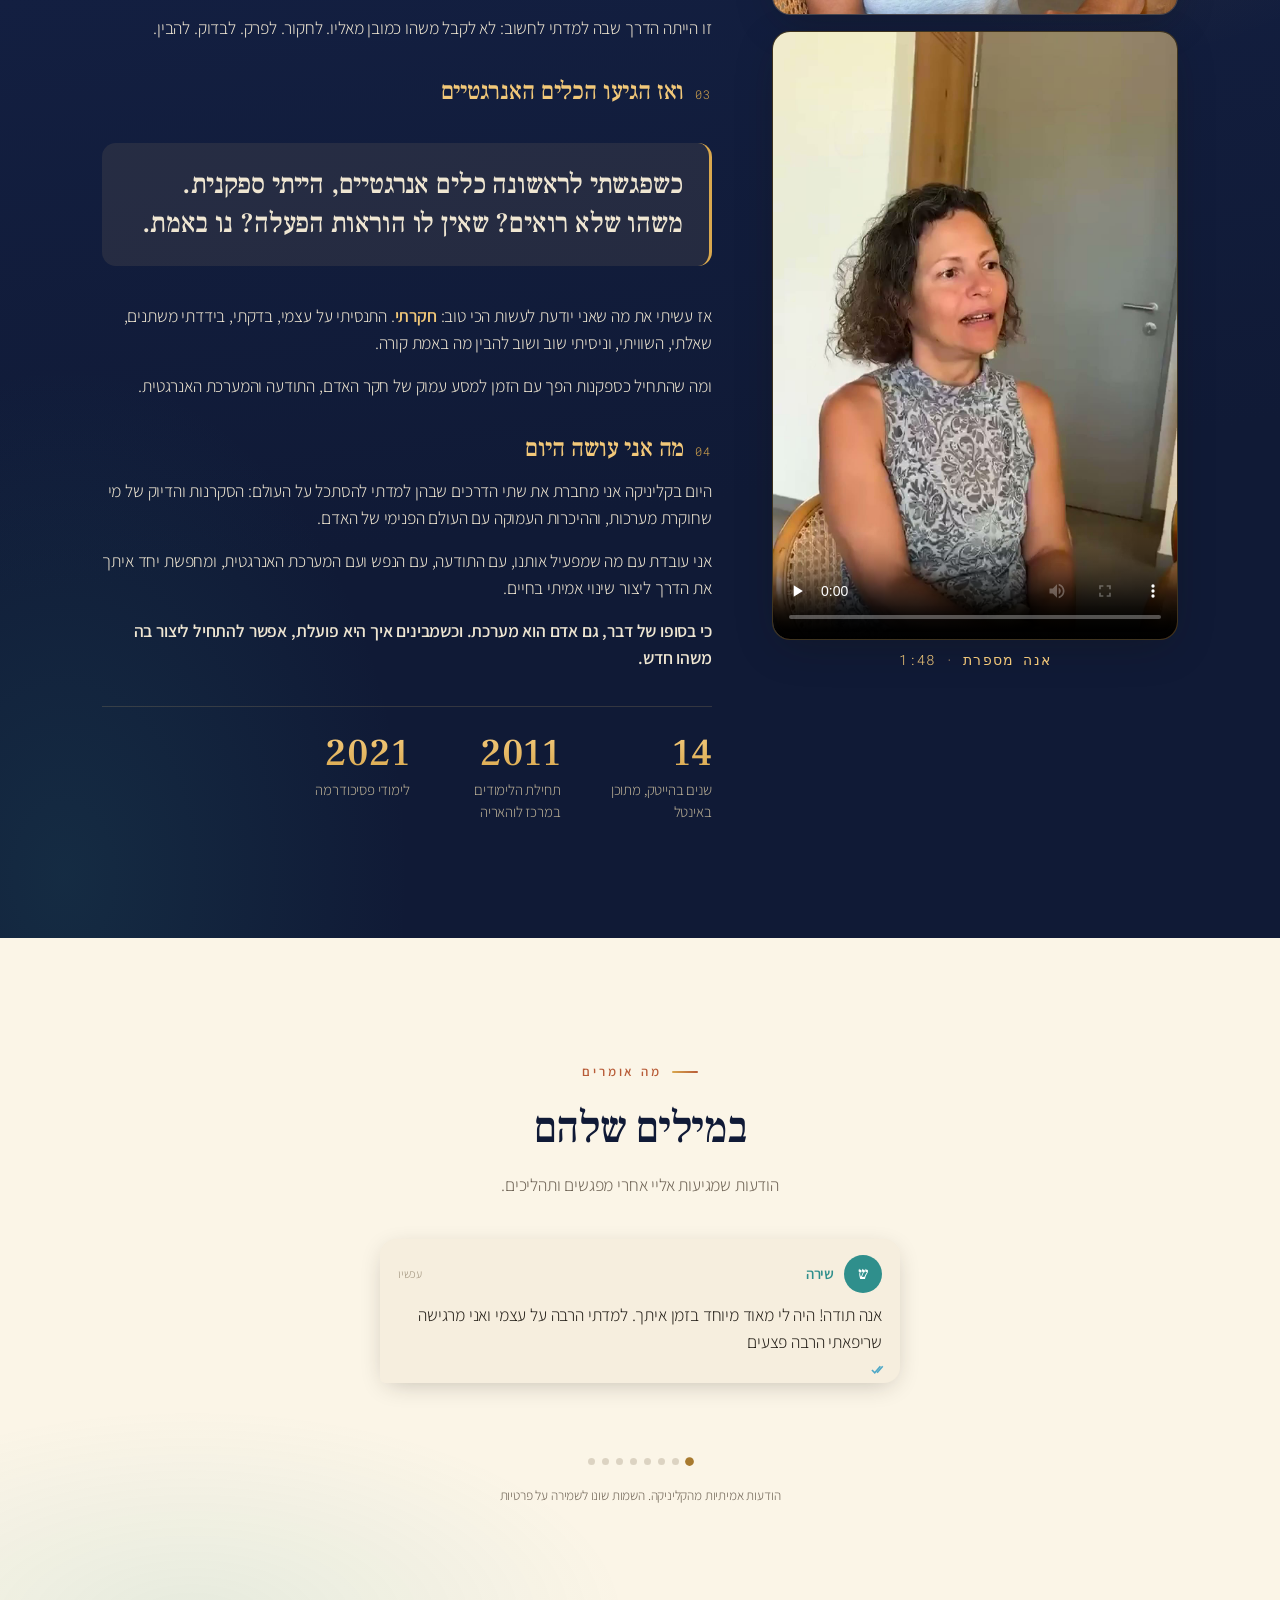
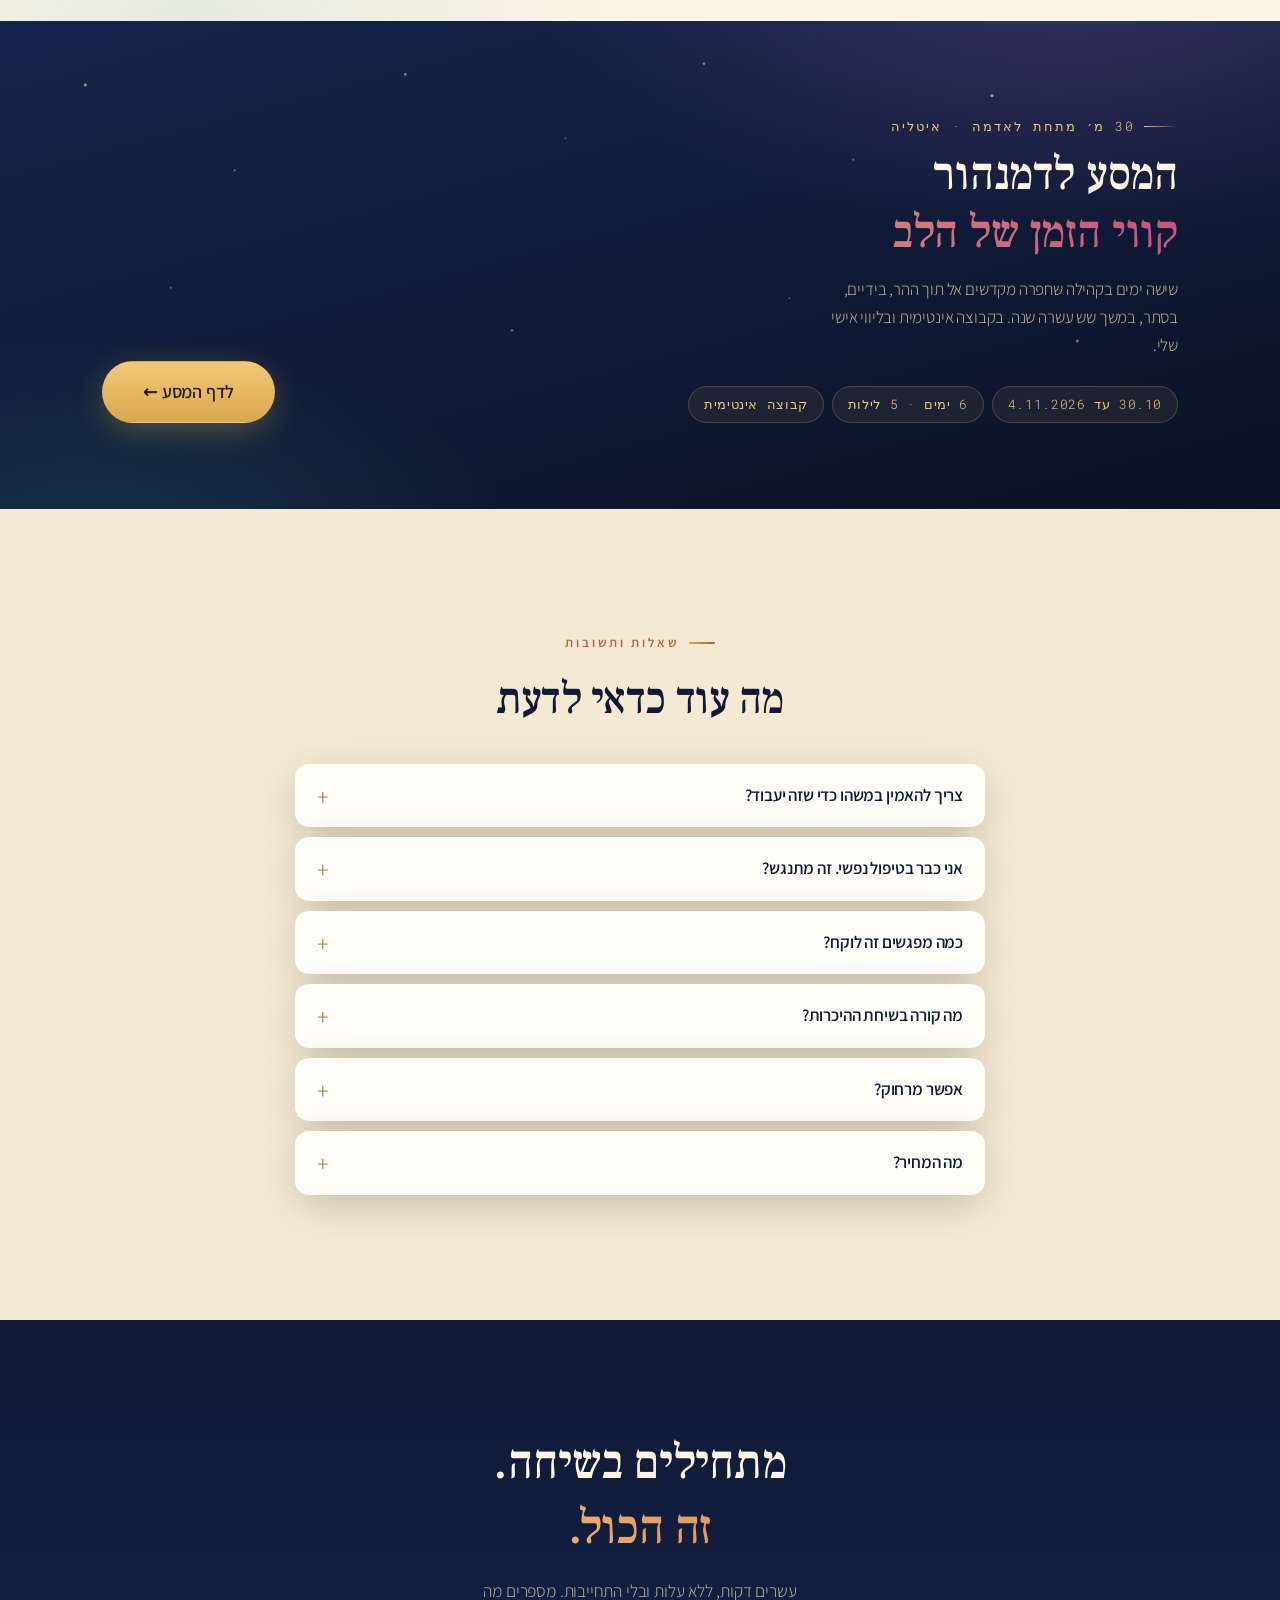
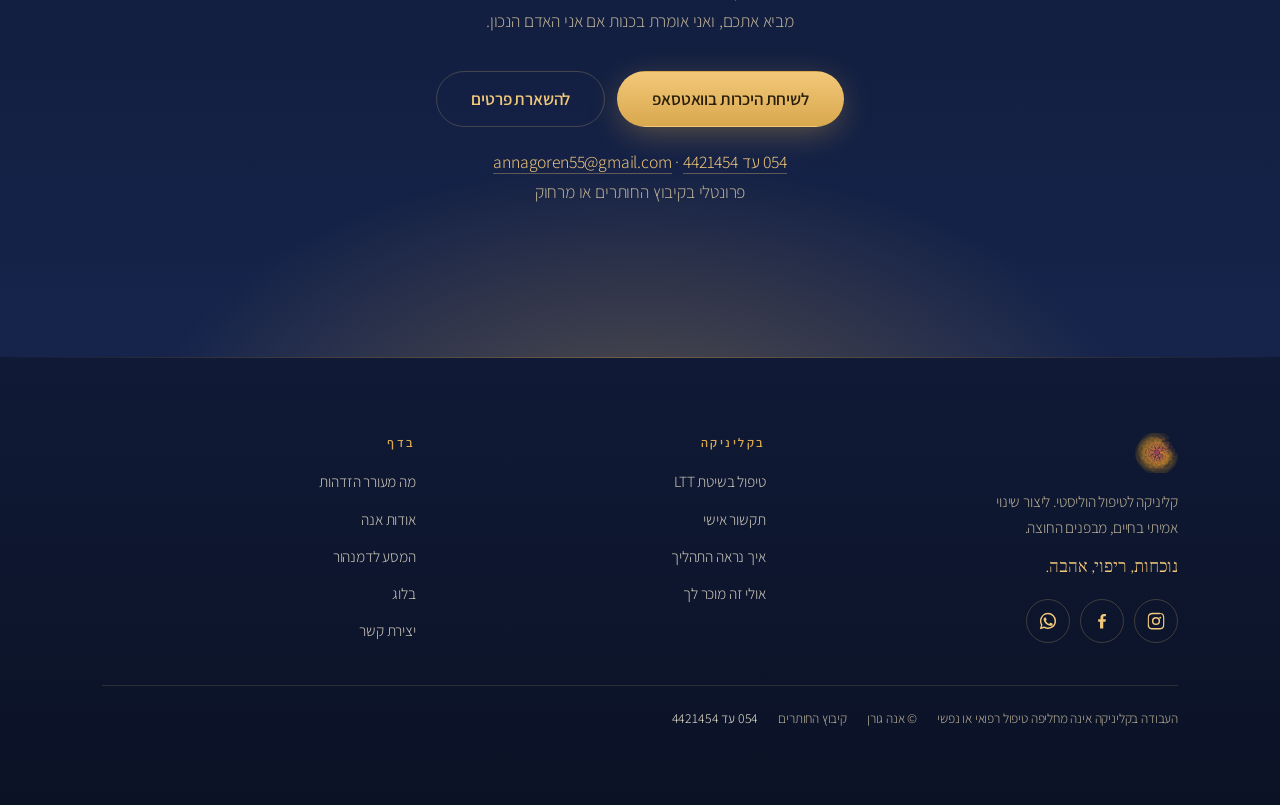
==== commit cc3b4289: "Mobile hero redesign: full-bleed portrait background with cream fade" ====
--- a/index.html
+++ b/index.html
@@ -90,15 +90,41 @@
   border:1px solid rgba(242,200,121,.6);
   border-radius:12px 108px 12px 12px; pointer-events:none;
 }
+.hero__bgm{ display:none }
 @media (max-width:900px){
-  /* פורטרט בפרופורציה נמוכה יותר, כדי שהכותרת ו-CTA יישארו בקיפול */
-  .hero__fig img{ aspect-ratio:5/4; object-position:46% 24%; max-height:min(40svh,430px);
-                  border-radius:16px 72px 16px 16px }
-  .hero__fig::after{ border-radius:10px 64px 10px 10px; inset:10px }
-  .hero__grid{ gap:26px }
-  .hero__svc span{ font-size:14px; padding:7px 14px }
-  .hero__meta div{ font-size:15.5px }
-  .hero__meta b{ font-size:12px }
+  /* ההירו: מסך מלא. הפורטרט = הרקע. הטקסט צף מעל, מעוגן למטה */
+  .hero{
+    min-height:calc(100svh - 66px);
+    display:flex; flex-direction:column; justify-content:flex-end;
+    padding-block:0 26px;
+  }
+  .hero__bgm{
+    display:block; position:absolute; inset:0; z-index:0;
+    background-image:
+      linear-gradient(180deg,
+        rgba(253,248,236,0) 24%,
+        rgba(253,248,236,.62) 42%,
+        rgba(251,245,231,.94) 56%,
+        #FBF5E7 68%),
+      url("images/anna-hero.jpg");
+    background-size:cover, auto 128%;
+    background-position:center, 42% 62%;
+    background-repeat:no-repeat;
+  }
+  .hero__arcs{ display:none }
+  .hero__grid{ display:block; position:relative; z-index:2 }
+  .hero__fig{ display:none }
+  .hero__grid > .rev{ text-align:center }
+  .hero h1{ font-size:clamp(26px,7vw,32px); line-height:1.24; margin-block:.35em .3em }
+  .hero__mantra{ font-size:clamp(19px,5vw,24px) }
+  .hero__svc{ justify-content:center; border-top:0; padding-top:0; margin-top:1em }
+  .hero__svc span{ background:rgba(255,253,248,.92); box-shadow:0 2px 10px -4px rgba(26,18,8,.25) }
+  .hero__cta{ margin-top:1.3em }
+  .hero__cta .btn--gold{ width:100%; min-height:56px; font-size:17.5px }
+  .hero__cta .btn--line{ width:100%; min-height:48px; background:rgba(255,253,248,.8) }
+  .hero__meta{ margin-top:1.1em; justify-content:center; gap:6px 14px; padding-top:0; border-top:0 }
+  .hero__meta div{ font-size:14px }
+  .hero__meta b{ display:inline; margin-inline-end:4px }
 }
 
 /* ---------------------------------------------------- נשימה · v3 port -- */
@@ -604,6 +630,7 @@
 
 <!-- ═══════════════════════════ הירו ═══════════════════════════ -->
 <section class="hero">
+  <div class="hero__bgm" aria-hidden="true"></div>
  <svg class="hero__arcs" viewBox="0 0 1000 500" aria-hidden="true" fill="none">
  <g stroke="#D9A84E" stroke-width="1" opacity=".5">
  <path d="M60 500a440 440 0 01880 0"/><path d="M150 500a350 350 0 01700 0"/>
